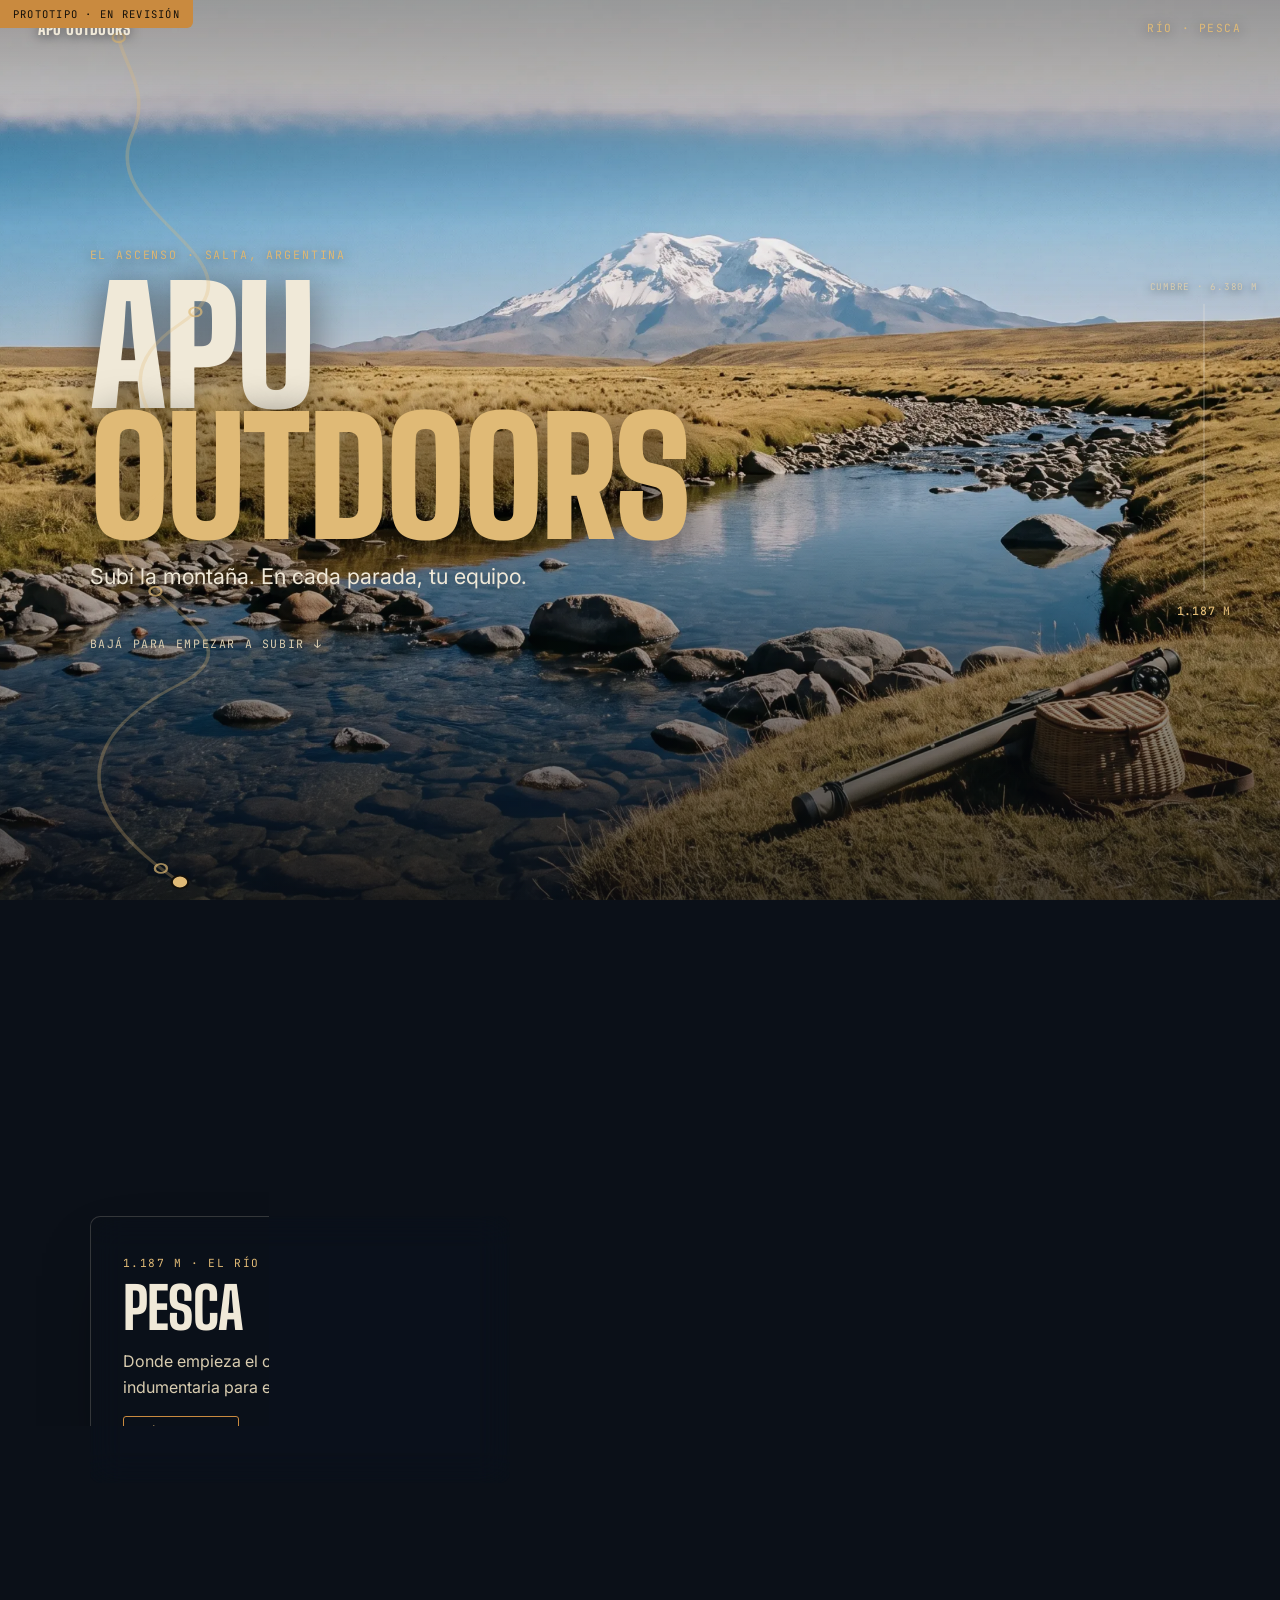
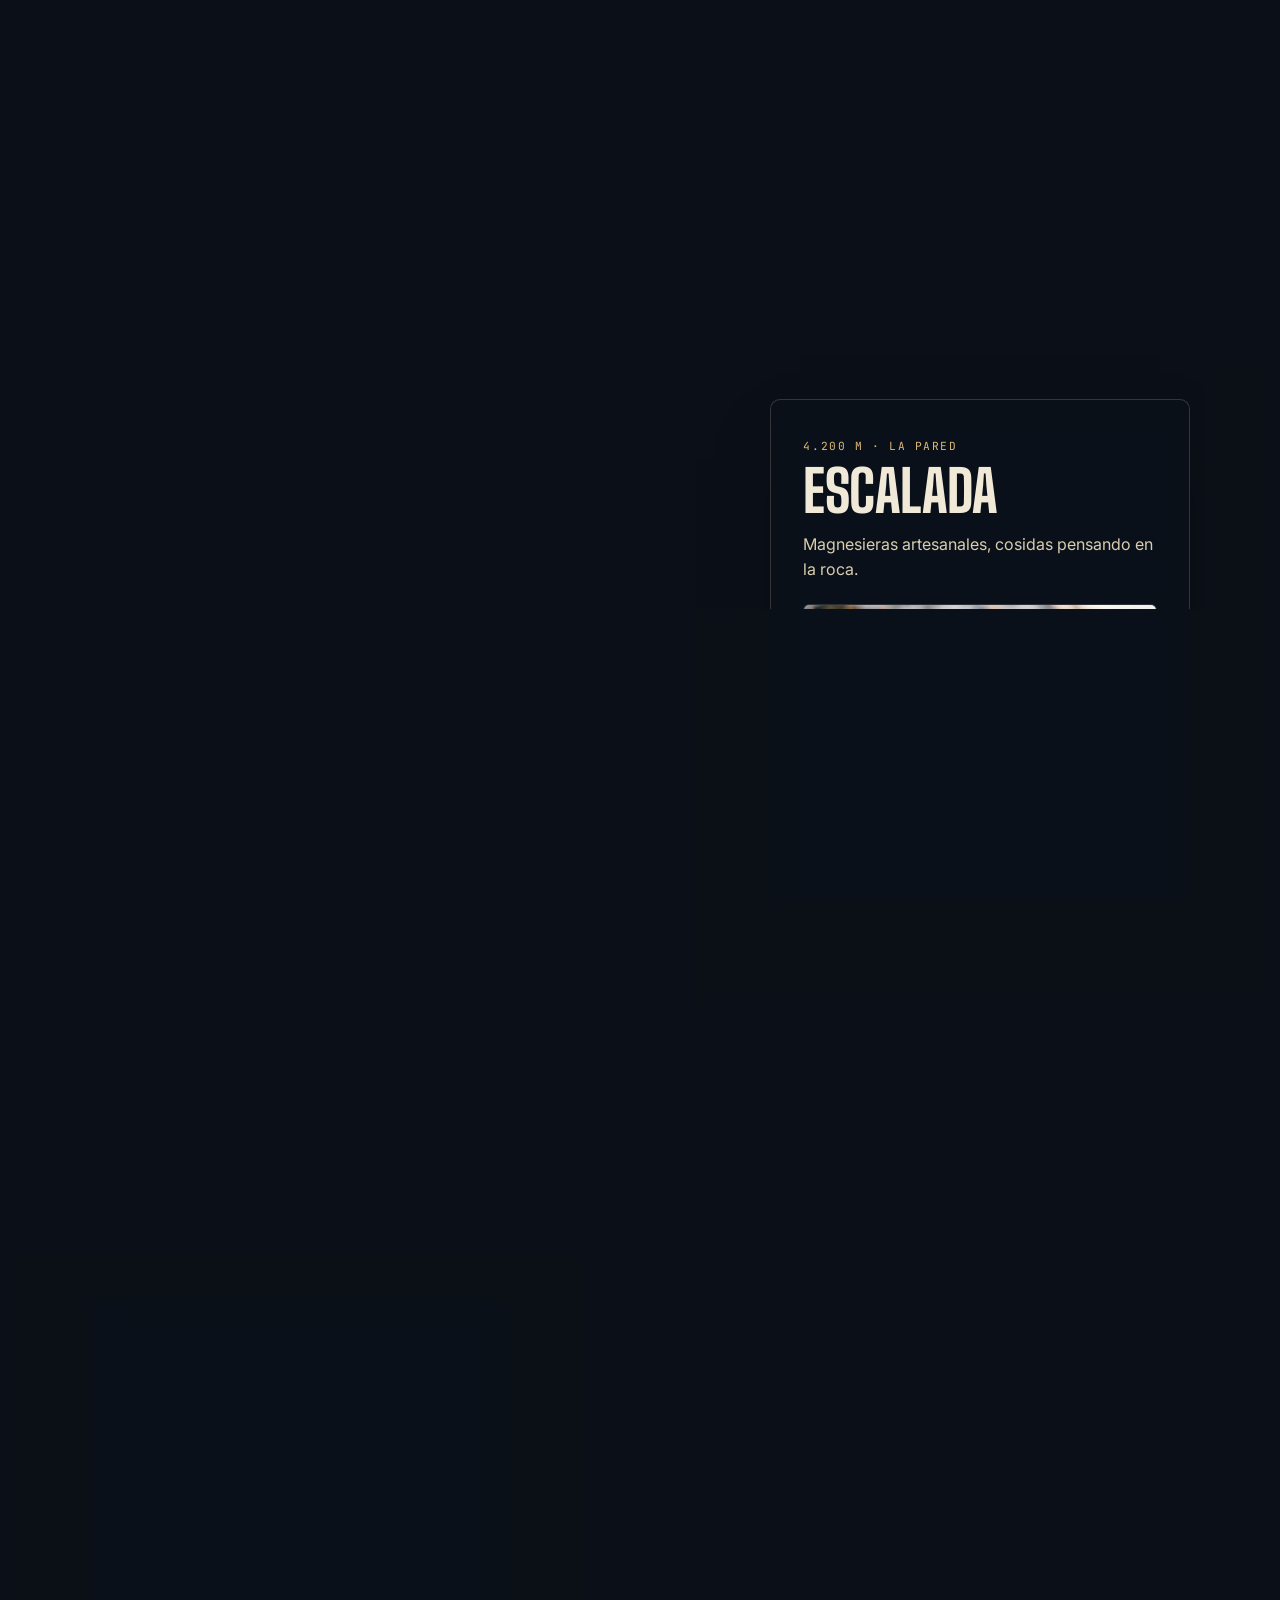
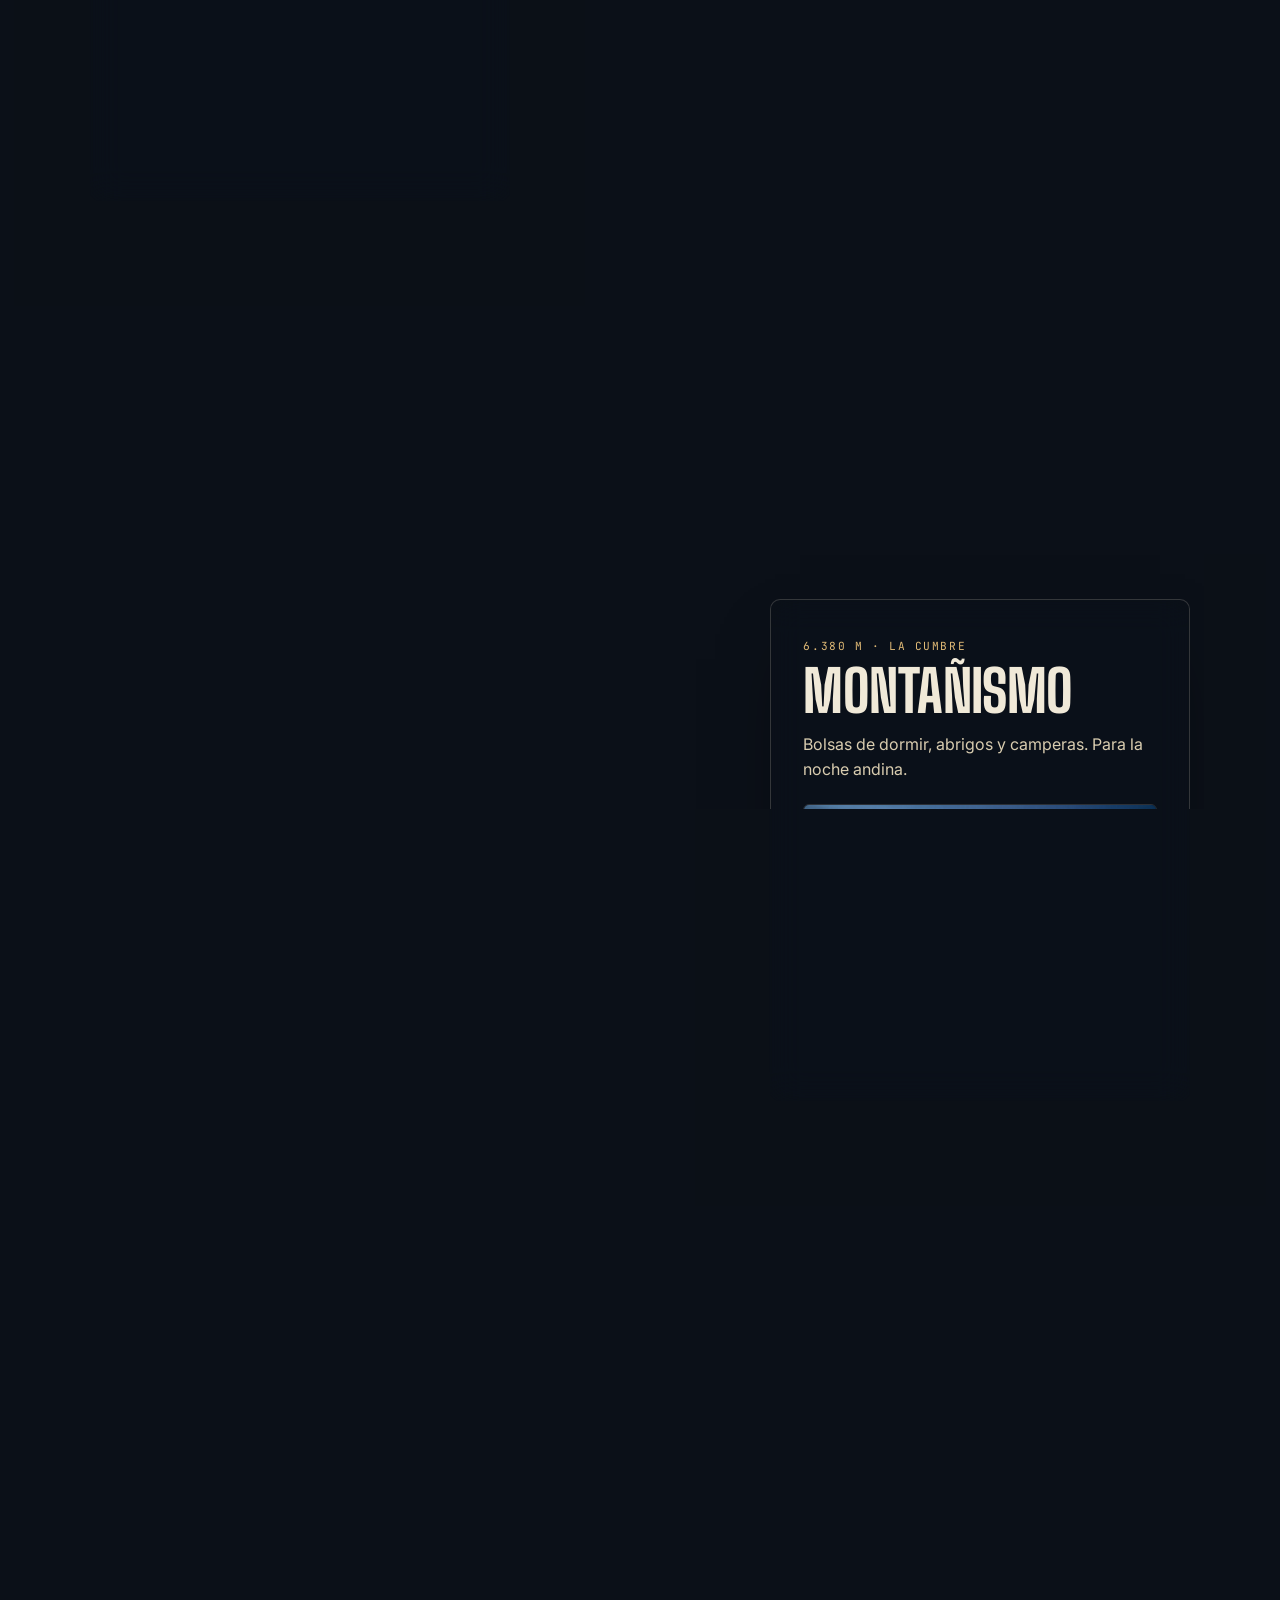
==== prototipo/index.html @ 23c3f0fd "Prototipo del ascenso: 4 zonas (pesca/escalada/campamento/montañismo) con fondo crossfade día→noche," ====
<!doctype html>
<html lang="es">
<head>
<meta charset="utf-8">
<meta name="viewport" content="width=device-width, initial-scale=1">
<title>Apu Outdoors — Prototipo del ascenso</title>
<link rel="preconnect" href="https://fonts.googleapis.com">
<link rel="preconnect" href="https://fonts.gstatic.com" crossorigin>
<link rel="stylesheet" href="https://fonts.googleapis.com/css2?family=Big+Shoulders+Display:wght@600;800;900&family=Inter:wght@400;500;600&family=JetBrains+Mono:wght@400;500&display=swap">
<link rel="preload" as="image" href="../assets/zonas/1-pesca.webp" fetchpriority="high">
<link rel="stylesheet" href="proto.css?v=1">
</head>
<body>

<!-- Banner de prototipo -->
<div class="proto-flag">PROTOTIPO · en revisión</div>

<!-- Fondo: 4 zonas que se funden según el scroll -->
<div class="bg" data-bg aria-hidden="true">
  <img class="bg-layer" data-layer="0" src="../assets/zonas/1-pesca.webp" alt="">
  <img class="bg-layer" data-layer="1" src="../assets/zonas/2-escalada.webp" alt="">
  <img class="bg-layer" data-layer="2" src="../assets/zonas/3-campamento.webp" alt="">
  <img class="bg-layer" data-layer="3" src="../assets/zonas/4-montanismo.webp" alt="">
  <div class="bg-grade"></div>
</div>

<!-- Sendero SVG fijo con marcador -->
<svg class="trail" viewBox="0 0 200 1000" preserveAspectRatio="none" aria-hidden="true">
  <path id="trailPath" data-trail
        d="M 150 980 C 60 900, 60 820, 150 760 C 240 700, 40 640, 120 560 C 190 500, 60 440, 150 360 C 230 290, 80 240, 110 150 C 130 90, 90 60, 100 20"
        fill="none" stroke="rgba(224,186,118,0.28)" stroke-width="3" stroke-linecap="round"/>
  <path data-trail-fill
        d="M 150 980 C 60 900, 60 820, 150 760 C 240 700, 40 640, 120 560 C 190 500, 60 440, 150 360 C 230 290, 80 240, 110 150 C 130 90, 90 60, 100 20"
        fill="none" stroke="#e0ba76" stroke-width="3" stroke-linecap="round"/>
  <g data-waypoints></g>
  <circle data-marker r="7" fill="#e0ba76" stroke="#14100a" stroke-width="2"/>
</svg>

<!-- Altímetro -->
<div class="altimetro" aria-hidden="true">
  <span class="alt-top">Cumbre · 6.380 m</span>
  <span class="alt-bar"><span class="alt-fill" data-alt-fill></span></span>
  <span class="alt-read"><b data-alt-value>1.187</b> m</span>
</div>

<nav class="nav" data-nav>
  <span class="nav-brand">Apu Outdoors</span>
  <span class="nav-zone" data-nav-zone>Río · Pesca</span>
</nav>

<main>
  <!-- Hero -->
  <header class="hero zone" data-zone="0">
    <p class="kicker">El ascenso · Salta, Argentina</p>
    <h1>APU<span>OUTDOORS</span></h1>
    <p class="hero-sub">Subí la montaña. En cada parada, tu equipo.</p>
    <span class="hint" data-hint>Bajá para empezar a subir ↓</span>
  </header>

  <!-- Zona 1: Pesca -->
  <section class="zone" data-zone="0" id="pesca">
    <div class="panel">
      <span class="panel-alt">1.187 m · El río</span>
      <h2>Pesca</h2>
      <p>Donde empieza el camino. Equipo e indumentaria para el río de montaña.</p>
      <span class="chip">Próximamente</span>
    </div>
  </section>

  <!-- Zona 2: Escalada -->
  <section class="zone zone-right" data-zone="1" id="escalada">
    <div class="panel">
      <span class="panel-alt">4.200 m · La pared</span>
      <h2>Escalada</h2>
      <p>Magnesieras artesanales, cosidas pensando en la roca.</p>
      <figure><img src="../assets/products/magnesiera-pro.webp" alt="Magnesiera Apu naranja sobre roca" loading="lazy"></figure>
      <a class="panel-link" href="https://wa.me/5493875330545" target="_blank" rel="noopener">Consultar →</a>
    </div>
  </section>

  <!-- Zona 3: Campamento -->
  <section class="zone" data-zone="2" id="campamento">
    <div class="panel">
      <span class="panel-alt">5.100 m · El campamento</span>
      <h2>Campamento</h2>
      <p>Cae la noche. Carpas y colchonetas para dormir en altura.</p>
      <figure><img src="../assets/images/camp-base.webp" alt="Carpa iluminada al anochecer" loading="lazy"></figure>
      <a class="panel-link" href="https://wa.me/5493875330545" target="_blank" rel="noopener">Consultar →</a>
    </div>
  </section>

  <!-- Zona 4: Montañismo -->
  <section class="zone zone-right" data-zone="3" id="montanismo">
    <div class="panel">
      <span class="panel-alt">6.380 m · La cumbre</span>
      <h2>Montañismo</h2>
      <p>Bolsas de dormir, abrigos y camperas. Para la noche andina.</p>
      <figure><img src="../assets/products/bolsa-pro.webp" alt="Bolsa de dormir Apu junto a la carpa" loading="lazy"></figure>
      <a class="panel-link" href="https://wa.me/5493875330545" target="_blank" rel="noopener">Consultar →</a>
    </div>
  </section>

  <!-- Cierre -->
  <section class="zone zone-center" data-zone="3">
    <div class="panel panel-center">
      <h2>Llegaste a la cumbre</h2>
      <p>Vos elegís la salida. Nosotros cosemos el resto.</p>
      <a class="btn" href="https://wa.me/5493875330545" target="_blank" rel="noopener">Empezar un pedido</a>
    </div>
  </section>
</main>

<script defer src="proto.js?v=1"></script>
</body>
</html>
---- prototipo/proto.css ----
:root{
  --cream:#f0e9d8; --cream-2:#d9cdb0; --cream-3:#9a9683;
  --accent:#c98a3f; --accent-2:#e0ba76; --line:rgba(240,233,216,.15);
  --panel-bg:rgba(12,17,26,.42); --panel-line:rgba(240,233,216,.18);
  --serif:"Big Shoulders Display",sans-serif; --sans:"Inter",system-ui,sans-serif; --mono:"JetBrains Mono",monospace;
  --ease:cubic-bezier(.16,1,.3,1);
}
*,*::before,*::after{ box-sizing:border-box; margin:0; }
html{ scroll-behavior:smooth; }
body{ font-family:var(--sans); color:var(--cream); background:#0b1018; line-height:1.6; -webkit-font-smoothing:antialiased; overflow-x:clip; }
img{ display:block; max-width:100%; height:auto; }
h1,h2{ font-family:var(--serif); text-transform:uppercase; font-weight:800; line-height:.95; letter-spacing:-.01em; }
a{ color:inherit; text-decoration:none; }

.proto-flag{ position:fixed; top:0; left:0; z-index:200; background:var(--accent); color:#14100a; font-family:var(--mono); font-size:.66rem; letter-spacing:.12em; text-transform:uppercase; padding:.35rem .8rem; border-bottom-right-radius:6px; }

/* Fondo con capas que se funden */
.bg{ position:fixed; inset:0; z-index:-2; background:#0b1018; overflow:hidden; }
.bg-layer{ position:absolute; inset:0; width:100%; height:100%; object-fit:cover; opacity:0; will-change:opacity; }
.bg-layer[data-layer="0"]{ opacity:1; }
.bg-grade{ position:absolute; inset:0; background:linear-gradient(180deg, rgba(7,11,18,.4) 0%, rgba(7,11,18,.05) 25%, rgba(7,11,18,.15) 55%, rgba(7,11,18,.7) 100%); }

/* Sendero */
.trail{ position:fixed; top:0; left:0; width:min(28vw,240px); height:100vh; z-index:1; pointer-events:none; }
@media (max-width:719px){ .trail{ width:64px; opacity:.7; } }

/* Altímetro */
.altimetro{ position:fixed; right:1.4rem; top:50%; transform:translateY(-50%); z-index:5; display:none; flex-direction:column; align-items:center; gap:.6rem; font-family:var(--mono); font-size:.58rem; letter-spacing:.08em; text-transform:uppercase; color:var(--cream-2); text-align:center; text-shadow:0 2px 8px rgba(0,0,0,.7); }
@media (min-width:1000px){ .altimetro{ display:flex; } }
.alt-bar{ width:2px; height:32vh; background:rgba(240,233,216,.22); border-radius:2px; position:relative; }
.alt-fill{ position:absolute; left:0; right:0; bottom:0; height:0%; background:linear-gradient(0deg,var(--accent),var(--accent-2)); border-radius:2px; }
.alt-read{ color:var(--accent-2); font-size:.72rem; } .alt-read b{ font-weight:500; }

/* Nav */
.nav{ position:fixed; top:0; inset-inline:0; z-index:100; display:flex; justify-content:space-between; align-items:center; padding:1rem clamp(1.2rem,4vw,2.4rem); }
.nav-brand{ font-family:var(--serif); font-weight:800; font-size:1.05rem; text-transform:uppercase; letter-spacing:.03em; text-shadow:0 2px 12px rgba(0,0,0,.6); }
.nav-zone{ font-family:var(--mono); font-size:.7rem; letter-spacing:.14em; text-transform:uppercase; color:var(--accent-2); text-shadow:0 2px 12px rgba(0,0,0,.6); transition:opacity .3s; }

/* Zonas / paneles */
.zone{ min-height:100vh; display:flex; align-items:center; padding:8vh clamp(1.5rem,7vw,7rem); }
.zone-right{ justify-content:flex-end; }
.zone-center{ justify-content:center; }
.hero{ flex-direction:column; align-items:flex-start; justify-content:center; }
.kicker{ font-family:var(--mono); font-size:.72rem; letter-spacing:.16em; text-transform:uppercase; color:var(--accent-2); margin-bottom:1rem; text-shadow:0 2px 12px rgba(0,0,0,.6); }
.hero h1{ font-size:clamp(3.4rem,15vw,10rem); font-weight:900; line-height:.82; text-shadow:0 6px 40px rgba(0,0,0,.55); }
.hero h1 span{ display:block; color:var(--accent-2); }
.hero-sub{ margin-top:1rem; font-size:clamp(1rem,2vw,1.35rem); color:var(--cream); text-shadow:0 2px 16px rgba(0,0,0,.6); }
.hint{ margin-top:2.6rem; font-family:var(--mono); font-size:.72rem; letter-spacing:.14em; text-transform:uppercase; color:var(--cream-2); text-shadow:0 2px 10px rgba(0,0,0,.6); transition:opacity .4s; }

.panel{ max-width:420px; padding:2rem 2rem 2.2rem; border-radius:10px; background:var(--panel-bg); border:1px solid var(--panel-line); backdrop-filter:blur(16px) saturate(130%); -webkit-backdrop-filter:blur(16px) saturate(130%); box-shadow:0 30px 70px -30px rgba(0,0,0,.6); opacity:0; transform:translateY(30px); transition:opacity .7s var(--ease), transform .7s var(--ease); }
@supports not ((backdrop-filter:blur(10px)) or (-webkit-backdrop-filter:blur(10px))){ .panel{ background:rgba(11,16,24,.86); } }
.panel.is-in{ opacity:1; transform:none; }
.panel-center{ text-align:center; }
.panel-alt{ font-family:var(--mono); font-size:.7rem; letter-spacing:.14em; text-transform:uppercase; color:var(--accent-2); }
.panel h2{ font-size:clamp(2.2rem,6vw,3.6rem); margin:.4rem 0 .8rem; }
.panel p{ color:var(--cream-2); }
.panel figure{ margin-top:1.3rem; border-radius:6px; overflow:hidden; border:1px solid var(--line); }
.panel figure img{ width:100%; aspect-ratio:16/10; object-fit:cover; transition:transform .8s var(--ease); }
.panel:hover figure img{ transform:scale(1.05); }
.panel-link{ display:inline-block; margin-top:1.1rem; font-family:var(--mono); font-size:.78rem; color:var(--accent-2); }
.panel-link:hover{ text-decoration:underline; }
.chip{ display:inline-block; margin-top:1rem; font-family:var(--mono); font-size:.64rem; letter-spacing:.16em; text-transform:uppercase; padding:.4rem .7rem; border:1px solid var(--accent); border-radius:3px; color:var(--accent-2); }
.btn{ display:inline-flex; align-items:center; gap:.5rem; margin-top:1.4rem; padding:.9rem 1.6rem; background:var(--accent); color:#14100a; font-weight:600; border-radius:3px; transition:transform .4s var(--ease), background .3s; }
.btn:hover{ transform:translateY(-3px); background:var(--accent-2); }
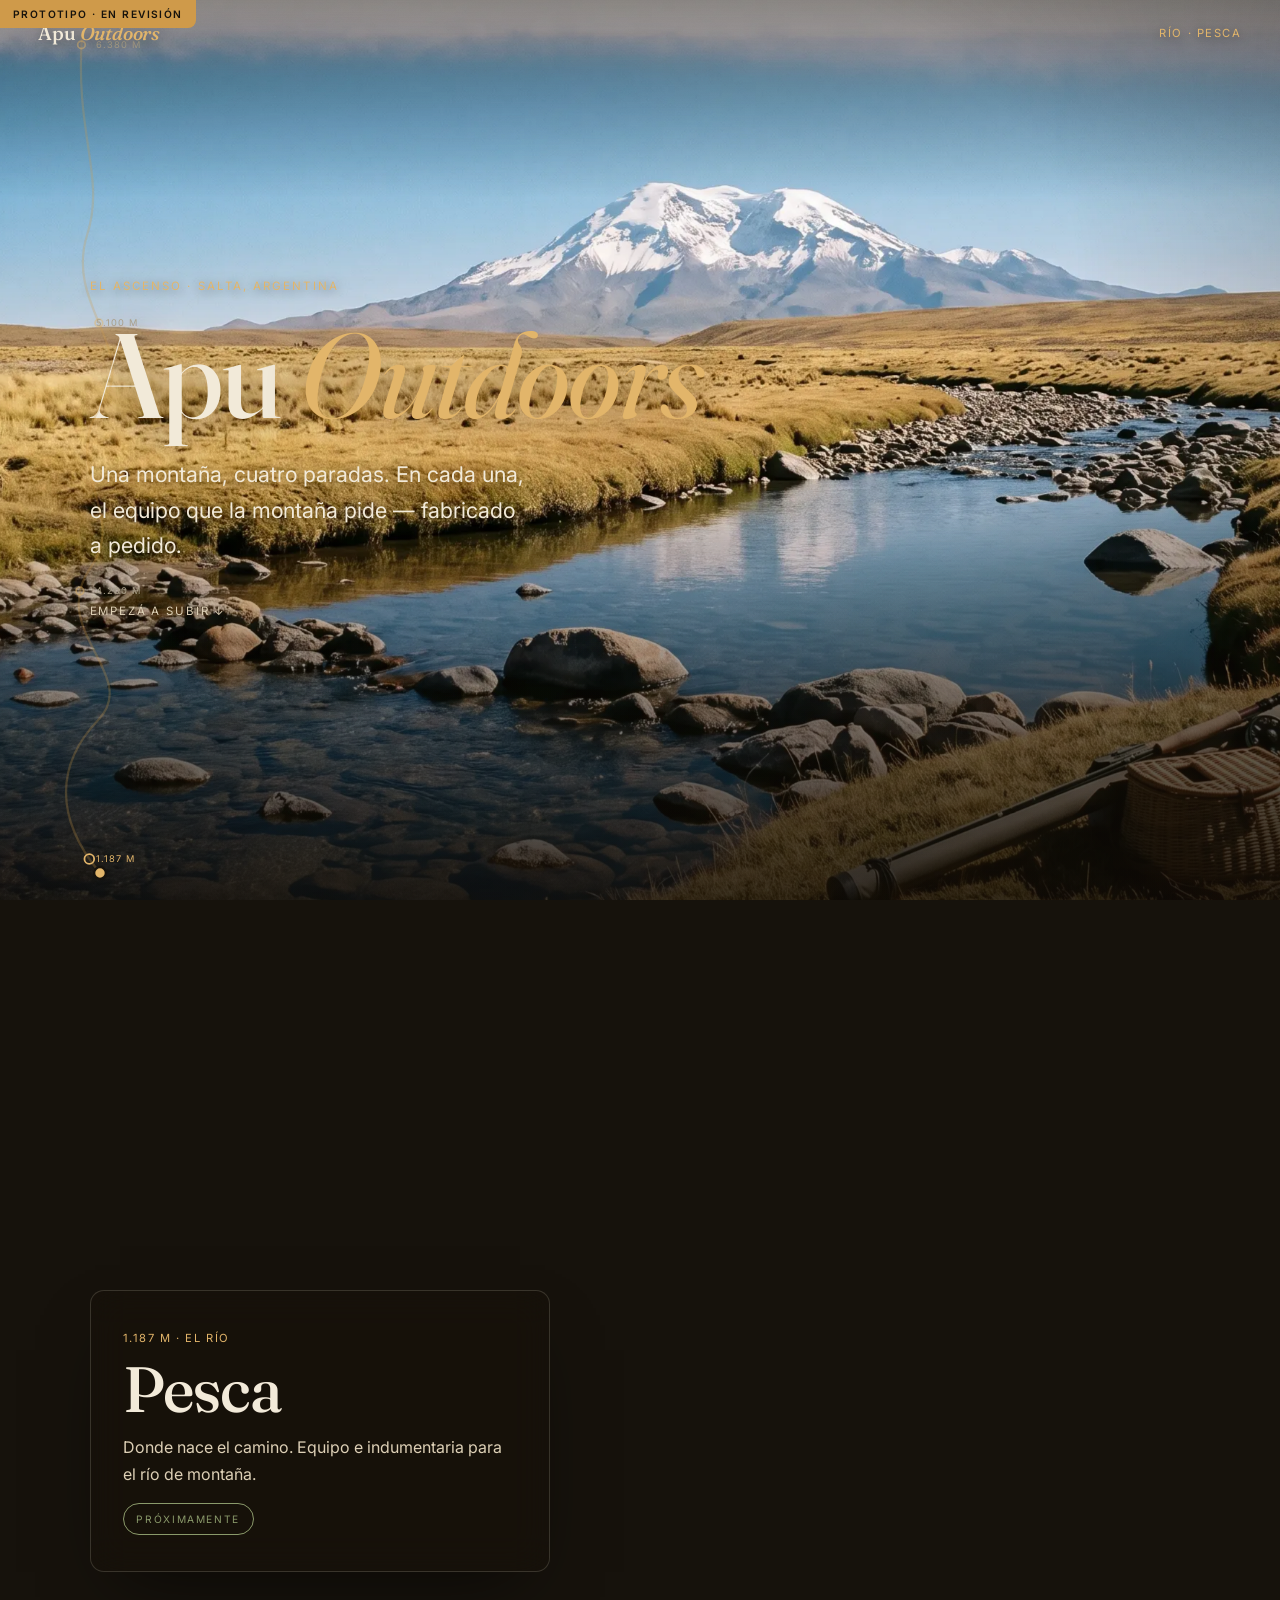
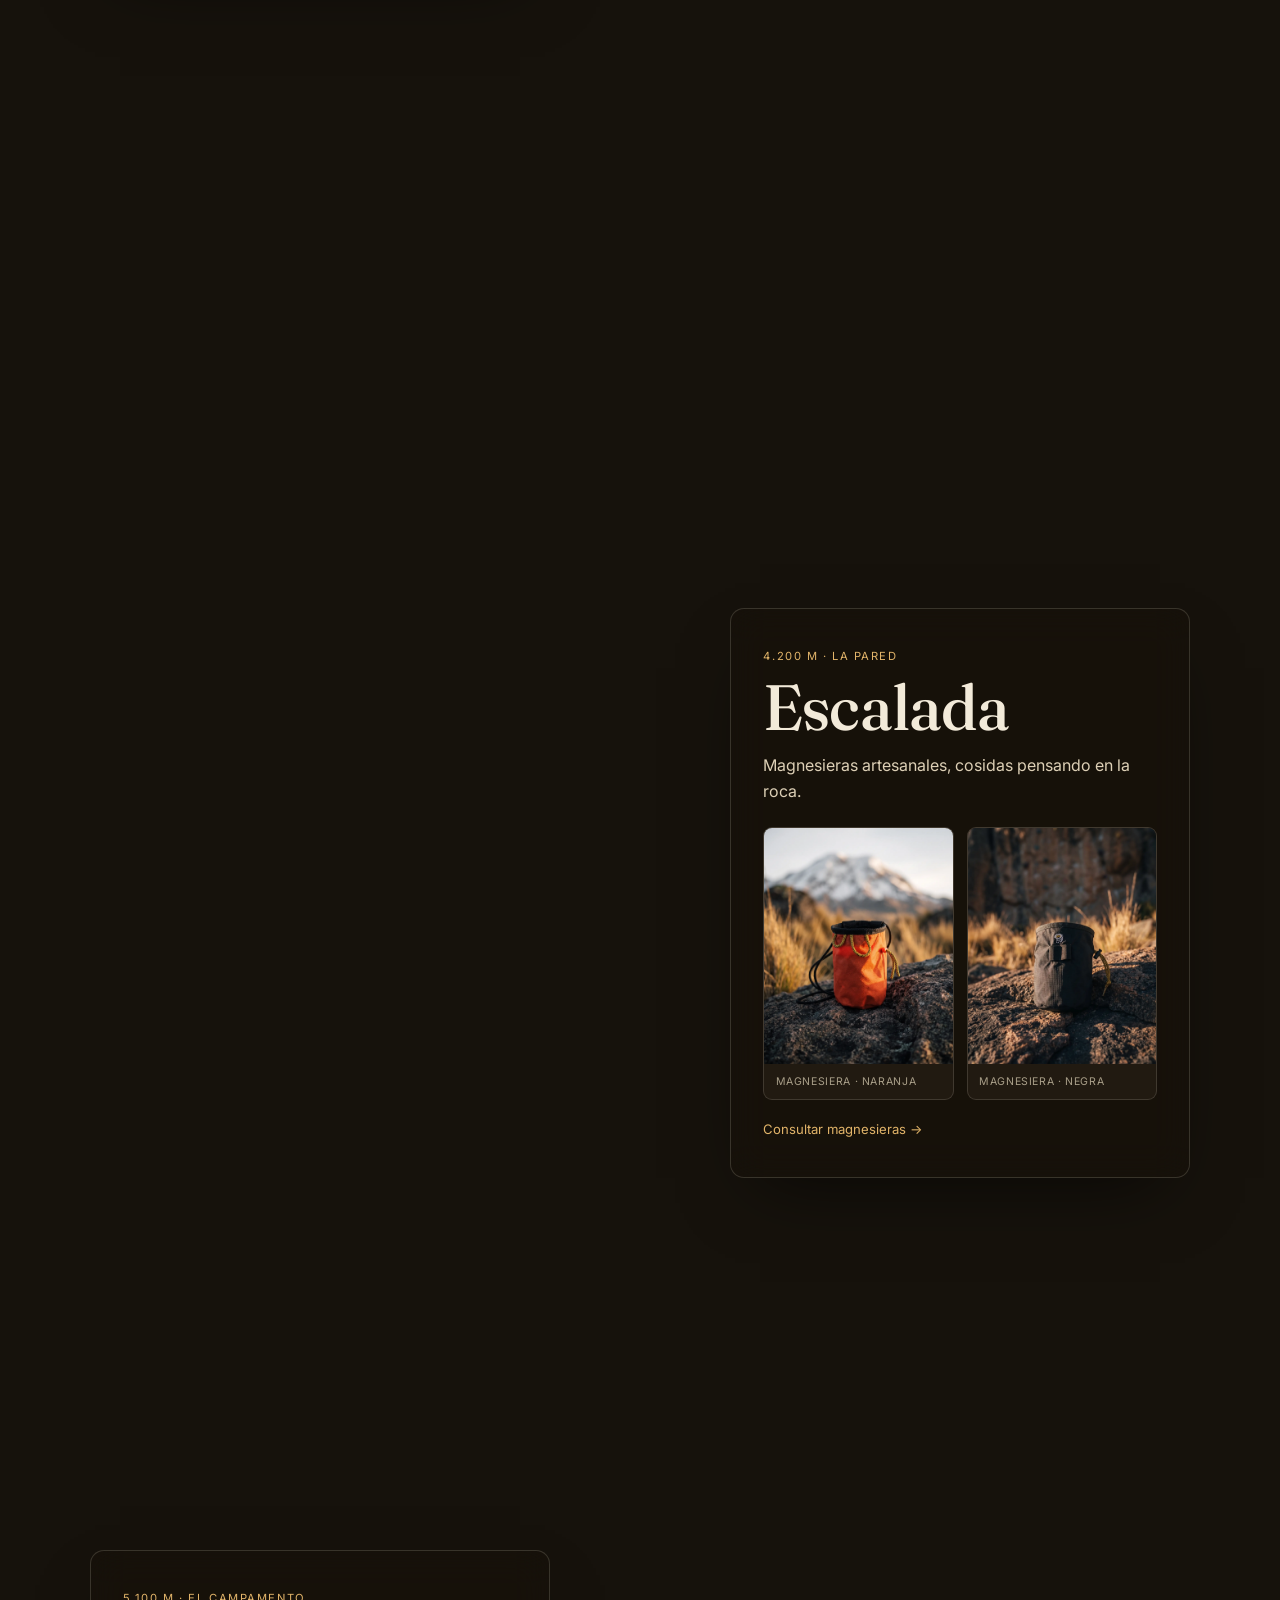
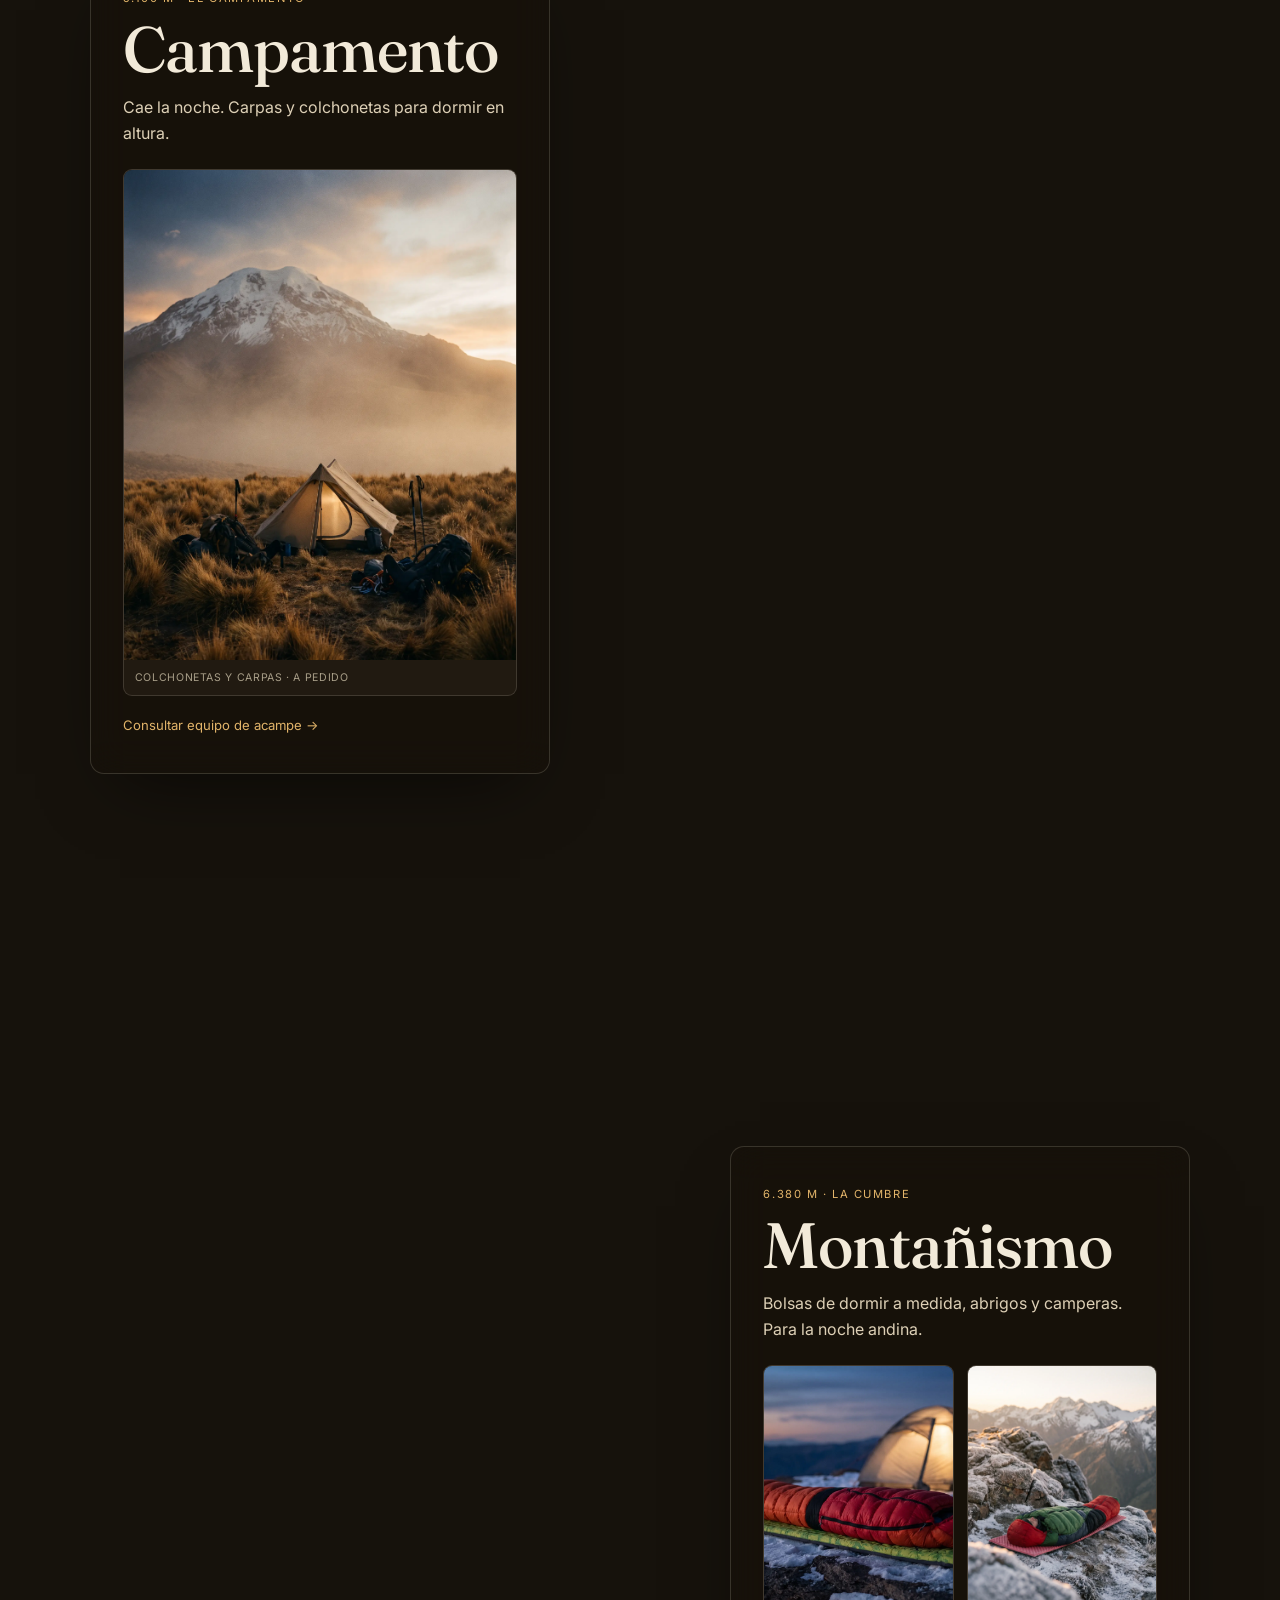
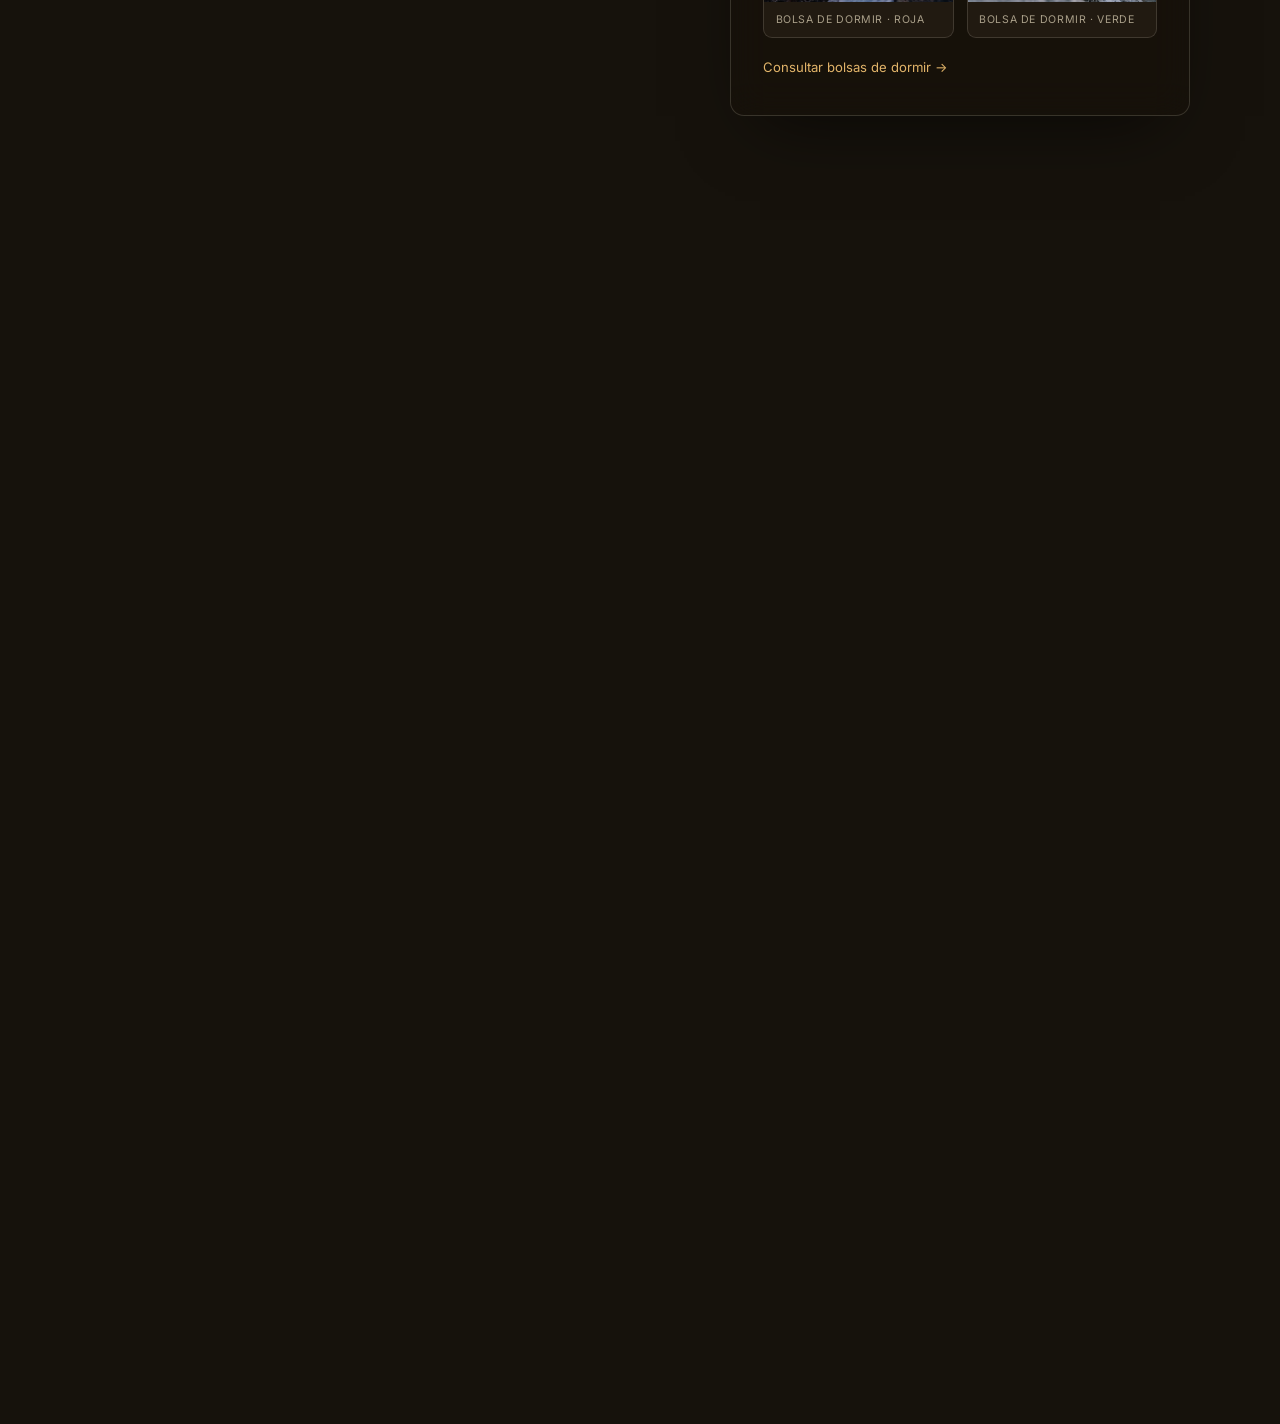
==== commit 627bd384: "Prototipo v3: cámara que viaja (dolly), tipografía Fraunces, paleta orgánica, ruta mejorada, cierre " ====
--- a/prototipo/index.html
+++ b/prototipo/index.html
@@ -3,113 +3,127 @@
 <head>
 <meta charset="utf-8">
 <meta name="viewport" content="width=device-width, initial-scale=1">
-<title>Apu Outdoors — Prototipo del ascenso</title>
+<title>Apu Outdoors — El ascenso</title>
 <link rel="preconnect" href="https://fonts.googleapis.com">
 <link rel="preconnect" href="https://fonts.gstatic.com" crossorigin>
-<link rel="stylesheet" href="https://fonts.googleapis.com/css2?family=Big+Shoulders+Display:wght@600;800;900&family=Inter:wght@400;500;600&family=JetBrains+Mono:wght@400;500&display=swap">
+<link rel="stylesheet" href="https://fonts.googleapis.com/css2?family=Fraunces:ital,opsz,wght@0,9..144,400;0,9..144,500;0,9..144,600;1,9..144,400;1,9..144,500&family=Inter:wght@400;500;600&display=swap">
 <link rel="preload" as="image" href="../assets/zonas/1-pesca.webp" fetchpriority="high">
-<link rel="stylesheet" href="proto.css?v=1">
+<link rel="stylesheet" href="proto.css?v=3">
 </head>
 <body>
 
-<!-- Banner de prototipo -->
-<div class="proto-flag">PROTOTIPO · en revisión</div>
+<div class="proto-flag">Prototipo · en revisión</div>
 
-<!-- Fondo: 4 zonas que se funden según el scroll -->
-<div class="bg" data-bg aria-hidden="true">
-  <img class="bg-layer" data-layer="0" src="../assets/zonas/1-pesca.webp" alt="">
-  <img class="bg-layer" data-layer="1" src="../assets/zonas/2-escalada.webp" alt="">
-  <img class="bg-layer" data-layer="2" src="../assets/zonas/3-campamento.webp" alt="">
-  <img class="bg-layer" data-layer="3" src="../assets/zonas/4-montanismo.webp" alt="">
-  <div class="bg-grade"></div>
+<!-- Escenario: cámara que viaja por un mismo entorno -->
+<div class="stage" data-stage aria-hidden="true">
+  <div class="scene" data-scene="0" style="background-image:url('../assets/zonas/1-pesca.webp')"></div>
+  <div class="scene" data-scene="1" style="background-image:url('../assets/zonas/2-escalada.webp')"></div>
+  <div class="scene" data-scene="2" style="background-image:url('../assets/zonas/3-campamento.webp')"></div>
+  <div class="scene" data-scene="3" style="background-image:url('../assets/zonas/4-montanismo.webp')"></div>
+  <div class="stage-grade"></div>
+  <div class="stage-vein"></div>
 </div>
 
-<!-- Sendero SVG fijo con marcador -->
-<svg class="trail" viewBox="0 0 200 1000" preserveAspectRatio="none" aria-hidden="true">
-  <path id="trailPath" data-trail
-        d="M 150 980 C 60 900, 60 820, 150 760 C 240 700, 40 640, 120 560 C 190 500, 60 440, 150 360 C 230 290, 80 240, 110 150 C 130 90, 90 60, 100 20"
-        fill="none" stroke="rgba(224,186,118,0.28)" stroke-width="3" stroke-linecap="round"/>
-  <path data-trail-fill
-        d="M 150 980 C 60 900, 60 820, 150 760 C 240 700, 40 640, 120 560 C 190 500, 60 440, 150 360 C 230 290, 80 240, 110 150 C 130 90, 90 60, 100 20"
-        fill="none" stroke="#e0ba76" stroke-width="3" stroke-linecap="round"/>
-  <g data-waypoints></g>
-  <circle data-marker r="7" fill="#e0ba76" stroke="#14100a" stroke-width="2"/>
-</svg>
-
-<!-- Altímetro -->
-<div class="altimetro" aria-hidden="true">
-  <span class="alt-top">Cumbre · 6.380 m</span>
-  <span class="alt-bar"><span class="alt-fill" data-alt-fill></span></span>
-  <span class="alt-read"><b data-alt-value>1.187</b> m</span>
-</div>
+<!-- Ruta de ascenso (mejorada): nodos con altura + marcador -->
+<aside class="route" aria-hidden="true">
+  <svg class="route-svg" viewBox="0 0 120 1000" preserveAspectRatio="xMidYMid meet">
+    <path id="routePath" data-route
+      d="M 80 970 C 30 910, 30 850, 78 800 C 126 750, 20 700, 70 630 C 112 572, 34 520, 82 450 C 124 388, 40 340, 66 260 C 86 196, 52 150, 60 40"
+      fill="none" stroke="rgba(207,154,74,.25)" stroke-width="2.5" stroke-linecap="round"/>
+    <path data-route-fill
+      d="M 80 970 C 30 910, 30 850, 78 800 C 126 750, 20 700, 70 630 C 112 572, 34 520, 82 450 C 124 388, 40 340, 66 260 C 86 196, 52 150, 60 40"
+      fill="none" stroke="#cf9a4a" stroke-width="2.5" stroke-linecap="round"/>
+    <g data-route-nodes></g>
+    <circle data-route-marker r="6.5" fill="#e2b56a" stroke="#16120c" stroke-width="2.5"/>
+  </svg>
+  <div class="route-labels" data-route-labels></div>
+</aside>
 
 <nav class="nav" data-nav>
-  <span class="nav-brand">Apu Outdoors</span>
+  <span class="nav-brand">Apu <em>Outdoors</em></span>
   <span class="nav-zone" data-nav-zone>Río · Pesca</span>
 </nav>
 
 <main>
-  <!-- Hero -->
-  <header class="hero zone" data-zone="0">
-    <p class="kicker">El ascenso · Salta, Argentina</p>
-    <h1>APU<span>OUTDOORS</span></h1>
-    <p class="hero-sub">Subí la montaña. En cada parada, tu equipo.</p>
-    <span class="hint" data-hint>Bajá para empezar a subir ↓</span>
+  <!-- Portada -->
+  <header class="block block-hero" data-block="0">
+    <div class="block-inner">
+      <p class="eyebrow">El ascenso · Salta, Argentina</p>
+      <h1 class="display">Apu <em>Outdoors</em></h1>
+      <p class="lede">Una montaña, cuatro paradas. En cada una, el equipo que la montaña pide — fabricado a pedido.</p>
+      <span class="hint" data-hint>Empezá a subir ↓</span>
+    </div>
   </header>
 
   <!-- Zona 1: Pesca -->
-  <section class="zone" data-zone="0" id="pesca">
-    <div class="panel">
-      <span class="panel-alt">1.187 m · El río</span>
-      <h2>Pesca</h2>
-      <p>Donde empieza el camino. Equipo e indumentaria para el río de montaña.</p>
+  <section class="block" data-block="0">
+    <div class="block-inner card">
+      <span class="node-alt">1.187 m · El río</span>
+      <h2 class="display">Pesca</h2>
+      <p>Donde nace el camino. Equipo e indumentaria para el río de montaña.</p>
       <span class="chip">Próximamente</span>
     </div>
   </section>
 
   <!-- Zona 2: Escalada -->
-  <section class="zone zone-right" data-zone="1" id="escalada">
-    <div class="panel">
-      <span class="panel-alt">4.200 m · La pared</span>
-      <h2>Escalada</h2>
+  <section class="block block-right" data-block="1">
+    <div class="block-inner card">
+      <span class="node-alt">4.200 m · La pared</span>
+      <h2 class="display">Escalada</h2>
       <p>Magnesieras artesanales, cosidas pensando en la roca.</p>
-      <figure><img src="../assets/products/magnesiera-pro.webp" alt="Magnesiera Apu naranja sobre roca" loading="lazy"></figure>
-      <a class="panel-link" href="https://wa.me/5493875330545" target="_blank" rel="noopener">Consultar →</a>
+      <div class="gallery">
+        <figure><img src="../assets/products/magnesiera-pro.webp" alt="Magnesiera Apu naranja sobre roca" loading="lazy"><figcaption>Magnesiera · Naranja</figcaption></figure>
+        <figure><img src="../assets/products/magnesiera-negra.webp" alt="Magnesiera Apu negra sobre roca al atardecer" loading="lazy"><figcaption>Magnesiera · Negra</figcaption></figure>
+      </div>
+      <a class="link" href="https://wa.me/5493875330545" target="_blank" rel="noopener">Consultar magnesieras →</a>
     </div>
   </section>
 
   <!-- Zona 3: Campamento -->
-  <section class="zone" data-zone="2" id="campamento">
-    <div class="panel">
-      <span class="panel-alt">5.100 m · El campamento</span>
-      <h2>Campamento</h2>
+  <section class="block" data-block="2">
+    <div class="block-inner card">
+      <span class="node-alt">5.100 m · El campamento</span>
+      <h2 class="display">Campamento</h2>
       <p>Cae la noche. Carpas y colchonetas para dormir en altura.</p>
-      <figure><img src="../assets/images/camp-base.webp" alt="Carpa iluminada al anochecer" loading="lazy"></figure>
-      <a class="panel-link" href="https://wa.me/5493875330545" target="_blank" rel="noopener">Consultar →</a>
+      <div class="gallery gallery-1">
+        <figure><img src="../assets/images/camp-base.webp" alt="Carpa iluminada al anochecer en el campamento base" loading="lazy"><figcaption>Colchonetas y carpas · a pedido</figcaption></figure>
+      </div>
+      <a class="link" href="https://wa.me/5493875330545" target="_blank" rel="noopener">Consultar equipo de acampe →</a>
     </div>
   </section>
 
   <!-- Zona 4: Montañismo -->
-  <section class="zone zone-right" data-zone="3" id="montanismo">
-    <div class="panel">
-      <span class="panel-alt">6.380 m · La cumbre</span>
-      <h2>Montañismo</h2>
-      <p>Bolsas de dormir, abrigos y camperas. Para la noche andina.</p>
-      <figure><img src="../assets/products/bolsa-pro.webp" alt="Bolsa de dormir Apu junto a la carpa" loading="lazy"></figure>
-      <a class="panel-link" href="https://wa.me/5493875330545" target="_blank" rel="noopener">Consultar →</a>
+  <section class="block block-right" data-block="3">
+    <div class="block-inner card">
+      <span class="node-alt">6.380 m · La cumbre</span>
+      <h2 class="display">Montañismo</h2>
+      <p>Bolsas de dormir a medida, abrigos y camperas. Para la noche andina.</p>
+      <div class="gallery">
+        <figure><img src="../assets/products/bolsa-pro.webp" alt="Bolsa de dormir Apu roja junto a la carpa al anochecer" loading="lazy"><figcaption>Bolsa de dormir · Roja</figcaption></figure>
+        <figure><img src="../assets/products/bolsa-amanecer.webp" alt="Bolsa de dormir Apu al amanecer en la roca" loading="lazy"><figcaption>Bolsa de dormir · Verde</figcaption></figure>
+      </div>
+      <a class="link" href="https://wa.me/5493875330545" target="_blank" rel="noopener">Consultar bolsas de dormir →</a>
     </div>
   </section>
 
-  <!-- Cierre -->
-  <section class="zone zone-center" data-zone="3">
-    <div class="panel panel-center">
-      <h2>Llegaste a la cumbre</h2>
-      <p>Vos elegís la salida. Nosotros cosemos el resto.</p>
-      <a class="btn" href="https://wa.me/5493875330545" target="_blank" rel="noopener">Empezar un pedido</a>
+  <!-- Cierre real -->
+  <section class="block block-center" data-block="3">
+    <div class="block-inner card card-summit">
+      <span class="node-alt">Cumbre · 6.380 m</span>
+      <h2 class="display">Llegaste arriba.<br><em>Ahora armá tu salida.</em></h2>
+      <p>Cuatro terrenos, un mismo oficio: cada pieza cosida a pedido en Salta.</p>
+      <ul class="recap">
+        <li><span>Pesca</span><i>Próximamente</i></li>
+        <li><span>Escalada</span><i>Magnesieras</i></li>
+        <li><span>Campamento</span><i>Carpas · Colchonetas</i></li>
+        <li><span>Montañismo</span><i>Bolsas · Abrigos</i></li>
+      </ul>
+      <a class="btn" href="https://wa.me/5493875330545?text=Hola%20Apu%20Outdoors%2C%20quiero%20hacer%20un%20pedido." target="_blank" rel="noopener">Empezar un pedido por WhatsApp</a>
+      <p class="foot">Apu Outdoors · Salta, Argentina · Fabricación a pedido</p>
     </div>
   </section>
 </main>
 
-<script defer src="proto.js?v=1"></script>
+<script defer src="proto.js?v=3"></script>
 </body>
 </html>
--- a/prototipo/proto.css
+++ b/prototipo/proto.css
@@ -1,64 +1,91 @@
+/* ================= Apu Outdoors — prototipo v3 (orgánico + Fraunces) ================= */
 :root{
-  --cream:#f0e9d8; --cream-2:#d9cdb0; --cream-3:#9a9683;
-  --accent:#c98a3f; --accent-2:#e0ba76; --line:rgba(240,233,216,.15);
-  --panel-bg:rgba(12,17,26,.42); --panel-line:rgba(240,233,216,.18);
-  --serif:"Big Shoulders Display",sans-serif; --sans:"Inter",system-ui,sans-serif; --mono:"JetBrains Mono",monospace;
+  --ink:#16120c; --warm:#211a11; --warm-2:#2c2317;
+  --cream:#f2ead9; --cream-2:#ddd0b6; --cream-3:#a99f89;
+  --ocher:#cf9a4a; --ocher-2:#e2b56a; --moss:#8a9a6b; --clay:#b8703f;
+  --line:rgba(242,234,217,.15); --panel:rgba(24,18,11,.44); --panel-line:rgba(242,234,217,.16);
+  --serif:"Fraunces",Georgia,serif; --sans:"Inter",system-ui,sans-serif;
   --ease:cubic-bezier(.16,1,.3,1);
 }
 *,*::before,*::after{ box-sizing:border-box; margin:0; }
 html{ scroll-behavior:smooth; }
-body{ font-family:var(--sans); color:var(--cream); background:#0b1018; line-height:1.6; -webkit-font-smoothing:antialiased; overflow-x:clip; }
+body{ font-family:var(--sans); color:var(--cream); background:var(--ink); line-height:1.65; -webkit-font-smoothing:antialiased; overflow-x:clip; }
 img{ display:block; max-width:100%; height:auto; }
-h1,h2{ font-family:var(--serif); text-transform:uppercase; font-weight:800; line-height:.95; letter-spacing:-.01em; }
 a{ color:inherit; text-decoration:none; }
+.display{ font-family:var(--serif); font-weight:500; line-height:1.02; letter-spacing:-.015em; }
+.display em{ font-style:italic; font-weight:400; color:var(--ocher-2); }
+h1,h2{ font-weight:500; }
 
-.proto-flag{ position:fixed; top:0; left:0; z-index:200; background:var(--accent); color:#14100a; font-family:var(--mono); font-size:.66rem; letter-spacing:.12em; text-transform:uppercase; padding:.35rem .8rem; border-bottom-right-radius:6px; }
+.proto-flag{ position:fixed; top:0; left:0; z-index:200; background:var(--ocher); color:#16120c; font-family:var(--sans); font-weight:600; font-size:.64rem; letter-spacing:.14em; text-transform:uppercase; padding:.35rem .8rem; border-bottom-right-radius:8px; }
 
-/* Fondo con capas que se funden */
-.bg{ position:fixed; inset:0; z-index:-2; background:#0b1018; overflow:hidden; }
-.bg-layer{ position:absolute; inset:0; width:100%; height:100%; object-fit:cover; opacity:0; will-change:opacity; }
-.bg-layer[data-layer="0"]{ opacity:1; }
-.bg-grade{ position:absolute; inset:0; background:linear-gradient(180deg, rgba(7,11,18,.4) 0%, rgba(7,11,18,.05) 25%, rgba(7,11,18,.15) 55%, rgba(7,11,18,.7) 100%); }
+/* ===== Escenario: cámara que viaja ===== */
+.stage{ position:fixed; inset:0; z-index:-2; background:var(--ink); overflow:hidden; }
+.scene{ position:absolute; inset:-4%; background-size:cover; background-position:center; opacity:0; will-change:transform,opacity; transform:scale(1.05); }
+.scene[data-scene="0"]{ opacity:1; }
+.stage-grade{ position:absolute; inset:0; pointer-events:none; background:
+  radial-gradient(120% 90% at 30% 30%, transparent 45%, rgba(15,11,6,.5) 100%),
+  linear-gradient(180deg, rgba(15,11,6,.45) 0%, transparent 22%, transparent 52%, rgba(15,11,6,.72) 100%); }
+.stage-vein{ position:absolute; inset:0; pointer-events:none; opacity:.05; mix-blend-mode:overlay;
+  background-image:url("data:image/svg+xml;utf8,<svg xmlns='http://www.w3.org/2000/svg' viewBox='0 0 200 200'><filter id='n'><feTurbulence type='fractalNoise' baseFrequency='0.9' numOctaves='3' stitchTiles='stitch'/><feColorMatrix values='0 0 0 0 0 0 0 0 0 0 0 0 0 0 0 0 0 0 0.5 0'/></filter><rect width='100%25' height='100%25' filter='url(%23n)'/></svg>"); background-size:220px; }
 
-/* Sendero */
-.trail{ position:fixed; top:0; left:0; width:min(28vw,240px); height:100vh; z-index:1; pointer-events:none; }
-@media (max-width:719px){ .trail{ width:64px; opacity:.7; } }
+/* ===== Ruta de ascenso ===== */
+.route{ position:fixed; left:1.4rem; top:0; height:100vh; width:120px; z-index:5; pointer-events:none; display:none; }
+@media (min-width:1000px){ .route{ display:block; } }
+.route-svg{ position:absolute; inset:0; width:100%; height:100%; }
+.route-labels{ position:absolute; inset:0; }
+.route-labels span{ position:absolute; left:74px; transform:translateY(-50%); font-family:var(--sans); font-size:.58rem; letter-spacing:.1em; text-transform:uppercase; color:var(--cream-3); white-space:nowrap; transition:color .3s, opacity .3s; }
+.route-labels span.is-active{ color:var(--ocher-2); }
 
-/* Altímetro */
-.altimetro{ position:fixed; right:1.4rem; top:50%; transform:translateY(-50%); z-index:5; display:none; flex-direction:column; align-items:center; gap:.6rem; font-family:var(--mono); font-size:.58rem; letter-spacing:.08em; text-transform:uppercase; color:var(--cream-2); text-align:center; text-shadow:0 2px 8px rgba(0,0,0,.7); }
-@media (min-width:1000px){ .altimetro{ display:flex; } }
-.alt-bar{ width:2px; height:32vh; background:rgba(240,233,216,.22); border-radius:2px; position:relative; }
-.alt-fill{ position:absolute; left:0; right:0; bottom:0; height:0%; background:linear-gradient(0deg,var(--accent),var(--accent-2)); border-radius:2px; }
-.alt-read{ color:var(--accent-2); font-size:.72rem; } .alt-read b{ font-weight:500; }
+/* ===== Nav ===== */
+.nav{ position:fixed; top:0; inset-inline:0; z-index:100; display:flex; justify-content:space-between; align-items:center; padding:1.1rem clamp(1.2rem,4vw,2.4rem); }
+.nav-brand{ font-family:var(--serif); font-weight:500; font-size:1.2rem; letter-spacing:-.01em; text-shadow:0 2px 14px rgba(0,0,0,.5); }
+.nav-brand em{ font-style:italic; color:var(--ocher-2); }
+.nav-zone{ font-size:.7rem; letter-spacing:.14em; text-transform:uppercase; color:var(--ocher-2); text-shadow:0 2px 12px rgba(0,0,0,.6); transition:opacity .3s; }
 
-/* Nav */
-.nav{ position:fixed; top:0; inset-inline:0; z-index:100; display:flex; justify-content:space-between; align-items:center; padding:1rem clamp(1.2rem,4vw,2.4rem); }
-.nav-brand{ font-family:var(--serif); font-weight:800; font-size:1.05rem; text-transform:uppercase; letter-spacing:.03em; text-shadow:0 2px 12px rgba(0,0,0,.6); }
-.nav-zone{ font-family:var(--mono); font-size:.7rem; letter-spacing:.14em; text-transform:uppercase; color:var(--accent-2); text-shadow:0 2px 12px rgba(0,0,0,.6); transition:opacity .3s; }
+/* ===== Bloques / cámara ===== */
+.block{ position:relative; min-height:118vh; display:flex; align-items:center; padding:14vh clamp(1.5rem,7vw,7rem); }
+.block-hero{ min-height:100vh; }
+.block-right{ justify-content:flex-end; }
+.block-center{ justify-content:center; }
+.block-inner{ max-width:460px; }
+.block-hero .block-inner{ max-width:640px; }
 
-/* Zonas / paneles */
-.zone{ min-height:100vh; display:flex; align-items:center; padding:8vh clamp(1.5rem,7vw,7rem); }
-.zone-right{ justify-content:flex-end; }
-.zone-center{ justify-content:center; }
-.hero{ flex-direction:column; align-items:flex-start; justify-content:center; }
-.kicker{ font-family:var(--mono); font-size:.72rem; letter-spacing:.16em; text-transform:uppercase; color:var(--accent-2); margin-bottom:1rem; text-shadow:0 2px 12px rgba(0,0,0,.6); }
-.hero h1{ font-size:clamp(3.4rem,15vw,10rem); font-weight:900; line-height:.82; text-shadow:0 6px 40px rgba(0,0,0,.55); }
-.hero h1 span{ display:block; color:var(--accent-2); }
-.hero-sub{ margin-top:1rem; font-size:clamp(1rem,2vw,1.35rem); color:var(--cream); text-shadow:0 2px 16px rgba(0,0,0,.6); }
-.hint{ margin-top:2.6rem; font-family:var(--mono); font-size:.72rem; letter-spacing:.14em; text-transform:uppercase; color:var(--cream-2); text-shadow:0 2px 10px rgba(0,0,0,.6); transition:opacity .4s; }
+.eyebrow{ font-size:.72rem; letter-spacing:.18em; text-transform:uppercase; color:var(--ocher-2); margin-bottom:1.1rem; text-shadow:0 2px 12px rgba(0,0,0,.6); }
+h1.display{ font-size:clamp(3rem,11vw,7.5rem); text-shadow:0 6px 40px rgba(0,0,0,.5); }
+.lede{ margin-top:1.3rem; font-size:clamp(1.05rem,1.8vw,1.35rem); color:var(--cream); max-width:34ch; text-shadow:0 2px 16px rgba(0,0,0,.55); }
+.hint{ display:inline-block; margin-top:2.4rem; font-size:.72rem; letter-spacing:.16em; text-transform:uppercase; color:var(--cream-2); text-shadow:0 2px 10px rgba(0,0,0,.6); transition:opacity .4s; }
 
-.panel{ max-width:420px; padding:2rem 2rem 2.2rem; border-radius:10px; background:var(--panel-bg); border:1px solid var(--panel-line); backdrop-filter:blur(16px) saturate(130%); -webkit-backdrop-filter:blur(16px) saturate(130%); box-shadow:0 30px 70px -30px rgba(0,0,0,.6); opacity:0; transform:translateY(30px); transition:opacity .7s var(--ease), transform .7s var(--ease); }
-@supports not ((backdrop-filter:blur(10px)) or (-webkit-backdrop-filter:blur(10px))){ .panel{ background:rgba(11,16,24,.86); } }
-.panel.is-in{ opacity:1; transform:none; }
-.panel-center{ text-align:center; }
-.panel-alt{ font-family:var(--mono); font-size:.7rem; letter-spacing:.14em; text-transform:uppercase; color:var(--accent-2); }
-.panel h2{ font-size:clamp(2.2rem,6vw,3.6rem); margin:.4rem 0 .8rem; }
-.panel p{ color:var(--cream-2); }
-.panel figure{ margin-top:1.3rem; border-radius:6px; overflow:hidden; border:1px solid var(--line); }
-.panel figure img{ width:100%; aspect-ratio:16/10; object-fit:cover; transition:transform .8s var(--ease); }
-.panel:hover figure img{ transform:scale(1.05); }
-.panel-link{ display:inline-block; margin-top:1.1rem; font-family:var(--mono); font-size:.78rem; color:var(--accent-2); }
-.panel-link:hover{ text-decoration:underline; }
-.chip{ display:inline-block; margin-top:1rem; font-family:var(--mono); font-size:.64rem; letter-spacing:.16em; text-transform:uppercase; padding:.4rem .7rem; border:1px solid var(--accent); border-radius:3px; color:var(--accent-2); }
-.btn{ display:inline-flex; align-items:center; gap:.5rem; margin-top:1.4rem; padding:.9rem 1.6rem; background:var(--accent); color:#14100a; font-weight:600; border-radius:3px; transition:transform .4s var(--ease), background .3s; }
-.btn:hover{ transform:translateY(-3px); background:var(--accent-2); }
+/* Tarjetas de zona (vidrio cálido) */
+.card{ padding:2rem 2rem 2.2rem; border-radius:14px; background:var(--panel); border:1px solid var(--panel-line); backdrop-filter:blur(18px) saturate(125%); -webkit-backdrop-filter:blur(18px) saturate(125%); box-shadow:0 30px 70px -30px rgba(0,0,0,.65); opacity:0; transform:translateY(34px); transition:opacity .8s var(--ease), transform .8s var(--ease); }
+@supports not ((backdrop-filter:blur(10px)) or (-webkit-backdrop-filter:blur(10px))){ .card{ background:rgba(20,15,9,.9); } }
+.card.is-in{ opacity:1; transform:none; }
+.node-alt{ font-size:.7rem; letter-spacing:.14em; text-transform:uppercase; color:var(--ocher-2); }
+h2.display{ font-size:clamp(2.4rem,6vw,4rem); margin:.4rem 0 .8rem; }
+.card p{ color:var(--cream-2); }
+.chip{ display:inline-block; margin-top:1rem; font-size:.64rem; letter-spacing:.16em; text-transform:uppercase; padding:.42rem .8rem; border:1px solid var(--moss); border-radius:20px; color:var(--moss); }
+
+/* Galería de productos por zona */
+.gallery{ display:grid; grid-template-columns:1fr 1fr; gap:.8rem; margin-top:1.4rem; }
+.gallery-1{ grid-template-columns:1fr; }
+.gallery figure{ border-radius:9px; overflow:hidden; border:1px solid var(--line); background:var(--warm); }
+.gallery img{ width:100%; aspect-ratio:4/5; object-fit:cover; transition:transform .8s var(--ease); }
+.gallery figure:hover img{ transform:scale(1.06); }
+.gallery figcaption{ padding:.55rem .7rem; font-size:.66rem; letter-spacing:.06em; text-transform:uppercase; color:var(--cream-3); }
+.link{ display:inline-block; margin-top:1.2rem; font-size:.82rem; color:var(--ocher-2); border-bottom:1px solid transparent; transition:border-color .3s; }
+.link:hover{ border-color:var(--ocher-2); }
+
+/* Cierre */
+.card-summit{ max-width:560px; text-align:center; }
+.recap{ list-style:none; padding:0; margin:1.6rem 0; display:grid; grid-template-columns:1fr 1fr; gap:.6rem; }
+.recap li{ display:flex; flex-direction:column; gap:.15rem; padding:.7rem .9rem; border:1px solid var(--line); border-radius:8px; }
+.recap span{ font-family:var(--serif); font-style:italic; color:var(--cream); }
+.recap i{ font-size:.66rem; letter-spacing:.06em; text-transform:uppercase; color:var(--cream-3); font-style:normal; }
+.btn{ display:inline-flex; align-items:center; gap:.5rem; margin-top:.6rem; padding:1rem 1.8rem; background:var(--ocher); color:#16120c; font-weight:600; border-radius:6px; transition:transform .4s var(--ease), background .3s; }
+.btn:hover{ transform:translateY(-3px); background:var(--ocher-2); }
+.foot{ margin-top:1.6rem; font-size:.72rem; color:var(--cream-3); }
+
+@media (max-width:719px){
+  .block,.block-right,.block-center{ justify-content:center; padding-inline:1.3rem; }
+  .block-inner{ max-width:100%; }
+  .gallery img{ aspect-ratio:1/1; }
+}
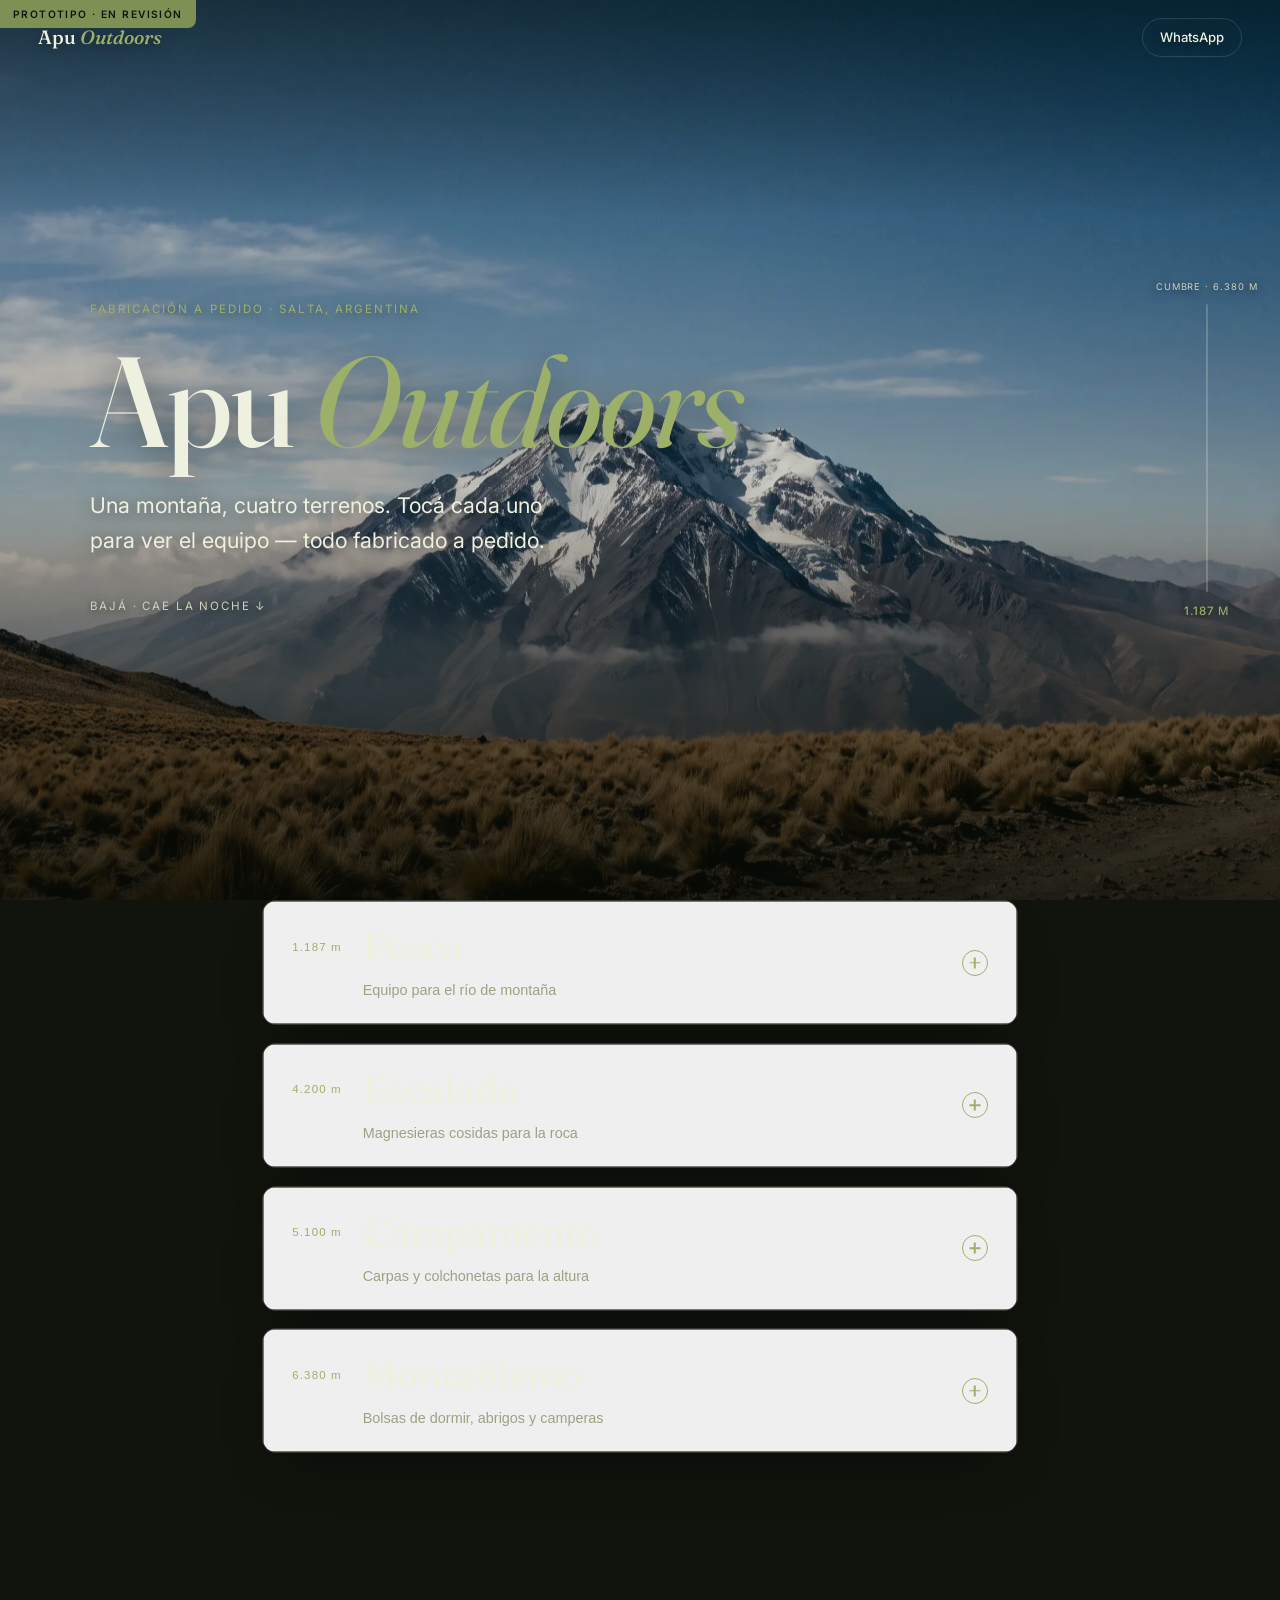
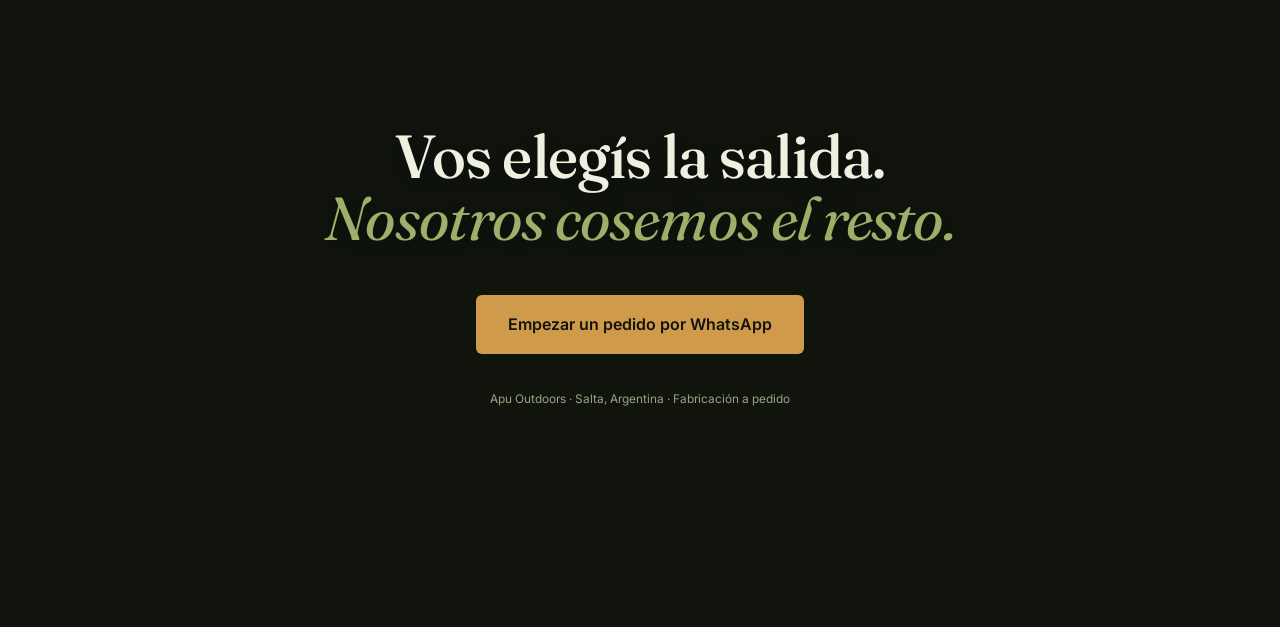
==== commit c14e3aea: "Prototipo v4: fondo montaña día→noche (video) con movimiento de dron, secciones clickeables expandib" ====
--- a/prototipo/index.html
+++ b/prototipo/index.html
@@ -7,123 +7,141 @@
 <link rel="preconnect" href="https://fonts.googleapis.com">
 <link rel="preconnect" href="https://fonts.gstatic.com" crossorigin>
 <link rel="stylesheet" href="https://fonts.googleapis.com/css2?family=Fraunces:ital,opsz,wght@0,9..144,400;0,9..144,500;0,9..144,600;1,9..144,400;1,9..144,500&family=Inter:wght@400;500;600&display=swap">
-<link rel="preload" as="image" href="../assets/zonas/1-pesca.webp" fetchpriority="high">
-<link rel="stylesheet" href="proto.css?v=3">
+<link rel="preload" as="image" href="../assets/hero/day.webp" fetchpriority="high">
+<link rel="stylesheet" href="proto.css?v=4">
 </head>
 <body>
 
 <div class="proto-flag">Prototipo · en revisión</div>
 
-<!-- Escenario: cámara que viaja por un mismo entorno -->
-<div class="stage" data-stage aria-hidden="true">
-  <div class="scene" data-scene="0" style="background-image:url('../assets/zonas/1-pesca.webp')"></div>
-  <div class="scene" data-scene="1" style="background-image:url('../assets/zonas/2-escalada.webp')"></div>
-  <div class="scene" data-scene="2" style="background-image:url('../assets/zonas/3-campamento.webp')"></div>
-  <div class="scene" data-scene="3" style="background-image:url('../assets/zonas/4-montanismo.webp')"></div>
-  <div class="stage-grade"></div>
-  <div class="stage-vein"></div>
+<!-- Fondo: montaña día->noche (scrubbed por scroll) + leve movimiento de dron -->
+<div class="sky" data-sky aria-hidden="true">
+  <img class="sky-fallback sky-day" src="../assets/hero/day.webp" alt="">
+  <img class="sky-fallback sky-night" src="../assets/hero/night.webp" alt="">
+  <video class="sky-video" data-sky-video poster="../assets/hero/day.webp" muted playsinline preload="auto" tabindex="-1">
+    <source src="../assets/hero/daynight.mp4" type="video/mp4">
+  </video>
+  <div class="sky-grade"></div>
 </div>
 
-<!-- Ruta de ascenso (mejorada): nodos con altura + marcador -->
-<aside class="route" aria-hidden="true">
-  <svg class="route-svg" viewBox="0 0 120 1000" preserveAspectRatio="xMidYMid meet">
-    <path id="routePath" data-route
-      d="M 80 970 C 30 910, 30 850, 78 800 C 126 750, 20 700, 70 630 C 112 572, 34 520, 82 450 C 124 388, 40 340, 66 260 C 86 196, 52 150, 60 40"
-      fill="none" stroke="rgba(207,154,74,.25)" stroke-width="2.5" stroke-linecap="round"/>
-    <path data-route-fill
-      d="M 80 970 C 30 910, 30 850, 78 800 C 126 750, 20 700, 70 630 C 112 572, 34 520, 82 450 C 124 388, 40 340, 66 260 C 86 196, 52 150, 60 40"
-      fill="none" stroke="#cf9a4a" stroke-width="2.5" stroke-linecap="round"/>
-    <g data-route-nodes></g>
-    <circle data-route-marker r="6.5" fill="#e2b56a" stroke="#16120c" stroke-width="2.5"/>
-  </svg>
-  <div class="route-labels" data-route-labels></div>
-</aside>
+<!-- Altímetro -->
+<div class="altimetro" aria-hidden="true">
+  <span class="alt-top">Cumbre · 6.380 m</span>
+  <span class="alt-bar"><span class="alt-fill" data-alt-fill></span></span>
+  <span class="alt-read"><b data-alt-value>1.187</b> m</span>
+</div>
 
 <nav class="nav" data-nav>
   <span class="nav-brand">Apu <em>Outdoors</em></span>
-  <span class="nav-zone" data-nav-zone>Río · Pesca</span>
+  <a class="nav-cta" href="https://wa.me/5493875330545" target="_blank" rel="noopener">WhatsApp</a>
 </nav>
 
 <main>
   <!-- Portada -->
-  <header class="block block-hero" data-block="0">
-    <div class="block-inner">
-      <p class="eyebrow">El ascenso · Salta, Argentina</p>
-      <h1 class="display">Apu <em>Outdoors</em></h1>
-      <p class="lede">Una montaña, cuatro paradas. En cada una, el equipo que la montaña pide — fabricado a pedido.</p>
-      <span class="hint" data-hint>Empezá a subir ↓</span>
-    </div>
+  <header class="hero">
+    <p class="eyebrow">Fabricación a pedido · Salta, Argentina</p>
+    <h1 class="display">Apu <em>Outdoors</em></h1>
+    <p class="lede">Una montaña, cuatro terrenos. Tocá cada uno para ver el equipo — todo fabricado a pedido.</p>
+    <span class="hint" data-hint>Bajá · cae la noche ↓</span>
   </header>
 
-  <!-- Zona 1: Pesca -->
-  <section class="block" data-block="0">
-    <div class="block-inner card">
-      <span class="node-alt">1.187 m · El río</span>
-      <h2 class="display">Pesca</h2>
-      <p>Donde nace el camino. Equipo e indumentaria para el río de montaña.</p>
-      <span class="chip">Próximamente</span>
-    </div>
-  </section>
+  <!-- Secciones clickeables (acordeón) -->
+  <div class="sections" data-sections>
 
-  <!-- Zona 2: Escalada -->
-  <section class="block block-right" data-block="1">
-    <div class="block-inner card">
-      <span class="node-alt">4.200 m · La pared</span>
-      <h2 class="display">Escalada</h2>
-      <p>Magnesieras artesanales, cosidas pensando en la roca.</p>
-      <div class="gallery">
-        <figure><img src="../assets/products/magnesiera-pro.webp" alt="Magnesiera Apu naranja sobre roca" loading="lazy"><figcaption>Magnesiera · Naranja</figcaption></figure>
-        <figure><img src="../assets/products/magnesiera-negra.webp" alt="Magnesiera Apu negra sobre roca al atardecer" loading="lazy"><figcaption>Magnesiera · Negra</figcaption></figure>
+    <section class="sec" data-sec>
+      <button class="sec-head" data-sec-toggle aria-expanded="false">
+        <span class="sec-alt">1.187 m</span>
+        <span class="sec-name display">Pesca</span>
+        <span class="sec-teaser">Equipo para el río de montaña</span>
+        <span class="sec-plus" aria-hidden="true"></span>
+      </button>
+      <div class="sec-body">
+        <div class="sec-body-inner">
+          <figure class="sec-scene"><img src="../assets/zonas/1-pesca.webp" alt="Río de montaña en la puna al amanecer" loading="lazy"></figure>
+          <div class="sec-content">
+            <p>Donde nace el camino. Indumentaria y accesorios pensados para la pesca en los ríos de altura de Salta.</p>
+            <span class="chip">Próximamente</span>
+            <a class="link" href="https://wa.me/5493875330545" target="_blank" rel="noopener">Avisame cuando esté →</a>
+          </div>
+        </div>
       </div>
-      <a class="link" href="https://wa.me/5493875330545" target="_blank" rel="noopener">Consultar magnesieras →</a>
-    </div>
-  </section>
+    </section>
 
-  <!-- Zona 3: Campamento -->
-  <section class="block" data-block="2">
-    <div class="block-inner card">
-      <span class="node-alt">5.100 m · El campamento</span>
-      <h2 class="display">Campamento</h2>
-      <p>Cae la noche. Carpas y colchonetas para dormir en altura.</p>
-      <div class="gallery gallery-1">
-        <figure><img src="../assets/images/camp-base.webp" alt="Carpa iluminada al anochecer en el campamento base" loading="lazy"><figcaption>Colchonetas y carpas · a pedido</figcaption></figure>
+    <section class="sec" data-sec>
+      <button class="sec-head" data-sec-toggle aria-expanded="false">
+        <span class="sec-alt">4.200 m</span>
+        <span class="sec-name display">Escalada</span>
+        <span class="sec-teaser">Magnesieras cosidas para la roca</span>
+        <span class="sec-plus" aria-hidden="true"></span>
+      </button>
+      <div class="sec-body">
+        <div class="sec-body-inner">
+          <figure class="sec-scene"><img src="../assets/zonas/2-escalada.webp" alt="Pared de escalada al atardecer" loading="lazy"></figure>
+          <div class="sec-content">
+            <p>Magnesieras artesanales, cosidas una por una pensando en la roca. Cordón regulable, cierre firme y tu color.</p>
+            <div class="gallery">
+              <figure><img src="../assets/products/magnesiera-pro.webp" alt="Magnesiera Apu naranja" loading="lazy"><figcaption>Magnesiera · Naranja</figcaption></figure>
+              <figure><img src="../assets/products/magnesiera-negra.webp" alt="Magnesiera Apu negra" loading="lazy"><figcaption>Magnesiera · Negra</figcaption></figure>
+            </div>
+            <a class="btn" href="https://wa.me/5493875330545?text=Hola%20Apu%2C%20quiero%20consultar%20por%20una%20magnesiera." target="_blank" rel="noopener">Consultar magnesieras</a>
+          </div>
+        </div>
       </div>
-      <a class="link" href="https://wa.me/5493875330545" target="_blank" rel="noopener">Consultar equipo de acampe →</a>
-    </div>
-  </section>
+    </section>
 
-  <!-- Zona 4: Montañismo -->
-  <section class="block block-right" data-block="3">
-    <div class="block-inner card">
-      <span class="node-alt">6.380 m · La cumbre</span>
-      <h2 class="display">Montañismo</h2>
-      <p>Bolsas de dormir a medida, abrigos y camperas. Para la noche andina.</p>
-      <div class="gallery">
-        <figure><img src="../assets/products/bolsa-pro.webp" alt="Bolsa de dormir Apu roja junto a la carpa al anochecer" loading="lazy"><figcaption>Bolsa de dormir · Roja</figcaption></figure>
-        <figure><img src="../assets/products/bolsa-amanecer.webp" alt="Bolsa de dormir Apu al amanecer en la roca" loading="lazy"><figcaption>Bolsa de dormir · Verde</figcaption></figure>
+    <section class="sec" data-sec>
+      <button class="sec-head" data-sec-toggle aria-expanded="false">
+        <span class="sec-alt">5.100 m</span>
+        <span class="sec-name display">Campamento</span>
+        <span class="sec-teaser">Carpas y colchonetas para la altura</span>
+        <span class="sec-plus" aria-hidden="true"></span>
+      </button>
+      <div class="sec-body">
+        <div class="sec-body-inner">
+          <figure class="sec-scene"><img src="../assets/zonas/3-campamento.webp" alt="Campamento de altura al anochecer" loading="lazy"></figure>
+          <div class="sec-content">
+            <p>Cae la noche. Carpas y colchonetas a medida para dormir en altura, livianas y firmes.</p>
+            <div class="gallery gallery-1">
+              <figure><img src="../assets/images/camp-base.webp" alt="Campamento base al anochecer" loading="lazy"><figcaption>Carpas y colchonetas · a pedido</figcaption></figure>
+            </div>
+            <a class="btn" href="https://wa.me/5493875330545?text=Hola%20Apu%2C%20quiero%20consultar%20por%20equipo%20de%20acampe." target="_blank" rel="noopener">Consultar acampe</a>
+          </div>
+        </div>
       </div>
-      <a class="link" href="https://wa.me/5493875330545" target="_blank" rel="noopener">Consultar bolsas de dormir →</a>
-    </div>
-  </section>
+    </section>
 
-  <!-- Cierre real -->
-  <section class="block block-center" data-block="3">
-    <div class="block-inner card card-summit">
-      <span class="node-alt">Cumbre · 6.380 m</span>
-      <h2 class="display">Llegaste arriba.<br><em>Ahora armá tu salida.</em></h2>
-      <p>Cuatro terrenos, un mismo oficio: cada pieza cosida a pedido en Salta.</p>
-      <ul class="recap">
-        <li><span>Pesca</span><i>Próximamente</i></li>
-        <li><span>Escalada</span><i>Magnesieras</i></li>
-        <li><span>Campamento</span><i>Carpas · Colchonetas</i></li>
-        <li><span>Montañismo</span><i>Bolsas · Abrigos</i></li>
-      </ul>
-      <a class="btn" href="https://wa.me/5493875330545?text=Hola%20Apu%20Outdoors%2C%20quiero%20hacer%20un%20pedido." target="_blank" rel="noopener">Empezar un pedido por WhatsApp</a>
-      <p class="foot">Apu Outdoors · Salta, Argentina · Fabricación a pedido</p>
-    </div>
-  </section>
+    <section class="sec" data-sec>
+      <button class="sec-head" data-sec-toggle aria-expanded="false">
+        <span class="sec-alt">6.380 m</span>
+        <span class="sec-name display">Montañismo</span>
+        <span class="sec-teaser">Bolsas de dormir, abrigos y camperas</span>
+        <span class="sec-plus" aria-hidden="true"></span>
+      </button>
+      <div class="sec-body">
+        <div class="sec-body-inner">
+          <figure class="sec-scene"><img src="../assets/zonas/4-montanismo.webp" alt="Cumbre nevada de noche con la Vía Láctea" loading="lazy"></figure>
+          <div class="sec-content">
+            <p>Para la noche andina: bolsas de dormir a medida según temperatura y peso, más abrigos y camperas.</p>
+            <div class="gallery">
+              <figure><img src="../assets/products/bolsa-pro.webp" alt="Bolsa de dormir Apu roja" loading="lazy"><figcaption>Bolsa de dormir · Roja</figcaption></figure>
+              <figure><img src="../assets/products/bolsa-amanecer.webp" alt="Bolsa de dormir Apu verde al amanecer" loading="lazy"><figcaption>Bolsa de dormir · Verde</figcaption></figure>
+            </div>
+            <a class="btn" href="https://wa.me/5493875330545?text=Hola%20Apu%2C%20quiero%20consultar%20por%20una%20bolsa%20de%20dormir." target="_blank" rel="noopener">Consultar bolsas</a>
+          </div>
+        </div>
+      </div>
+    </section>
+
+  </div>
+
+  <!-- Cierre -->
+  <footer class="closing">
+    <h2 class="display">Vos elegís la salida.<br><em>Nosotros cosemos el resto.</em></h2>
+    <a class="btn btn-lg" href="https://wa.me/5493875330545?text=Hola%20Apu%20Outdoors%2C%20quiero%20hacer%20un%20pedido." target="_blank" rel="noopener">Empezar un pedido por WhatsApp</a>
+    <p class="foot">Apu Outdoors · Salta, Argentina · Fabricación a pedido</p>
+  </footer>
 </main>
 
-<script defer src="proto.js?v=3"></script>
+<script defer src="proto.js?v=4"></script>
 </body>
 </html>
--- a/prototipo/proto.css
+++ b/prototipo/proto.css
@@ -1,9 +1,9 @@
-/* ================= Apu Outdoors — prototipo v3 (orgánico + Fraunces) ================= */
+/* ============ Apu Outdoors — prototipo v4 (verde puna + secciones expandibles) ============ */
 :root{
-  --ink:#16120c; --warm:#211a11; --warm-2:#2c2317;
-  --cream:#f2ead9; --cream-2:#ddd0b6; --cream-3:#a99f89;
-  --ocher:#cf9a4a; --ocher-2:#e2b56a; --moss:#8a9a6b; --clay:#b8703f;
-  --line:rgba(242,234,217,.15); --panel:rgba(24,18,11,.44); --panel-line:rgba(242,234,217,.16);
+  --ink:#10140d; --bg-2:#19210f; --warm:#20260f;
+  --cream:#eef0e0; --cream-2:#cdd3b8; --cream-3:#9aa384;
+  --moss:#7e9155; --moss-2:#9cb06a; --ocher:#cf9a4a; --ocher-2:#e2b56a; --clay:#a86a3e;
+  --line:rgba(238,240,224,.14); --panel:rgba(16,20,11,.5); --panel-line:rgba(238,240,224,.16);
   --serif:"Fraunces",Georgia,serif; --sans:"Inter",system-ui,sans-serif;
   --ease:cubic-bezier(.16,1,.3,1);
 }
@@ -13,79 +13,92 @@
 img{ display:block; max-width:100%; height:auto; }
 a{ color:inherit; text-decoration:none; }
 .display{ font-family:var(--serif); font-weight:500; line-height:1.02; letter-spacing:-.015em; }
-.display em{ font-style:italic; font-weight:400; color:var(--ocher-2); }
-h1,h2{ font-weight:500; }
+.display em{ font-style:italic; font-weight:400; color:var(--moss-2); }
 
-.proto-flag{ position:fixed; top:0; left:0; z-index:200; background:var(--ocher); color:#16120c; font-family:var(--sans); font-weight:600; font-size:.64rem; letter-spacing:.14em; text-transform:uppercase; padding:.35rem .8rem; border-bottom-right-radius:8px; }
+.proto-flag{ position:fixed; top:0; left:0; z-index:200; background:var(--moss); color:#10140d; font-weight:600; font-size:.64rem; letter-spacing:.14em; text-transform:uppercase; padding:.35rem .8rem; border-bottom-right-radius:8px; }
 
-/* ===== Escenario: cámara que viaja ===== */
-.stage{ position:fixed; inset:0; z-index:-2; background:var(--ink); overflow:hidden; }
-.scene{ position:absolute; inset:-4%; background-size:cover; background-position:center; opacity:0; will-change:transform,opacity; transform:scale(1.05); }
-.scene[data-scene="0"]{ opacity:1; }
-.stage-grade{ position:absolute; inset:0; pointer-events:none; background:
-  radial-gradient(120% 90% at 30% 30%, transparent 45%, rgba(15,11,6,.5) 100%),
-  linear-gradient(180deg, rgba(15,11,6,.45) 0%, transparent 22%, transparent 52%, rgba(15,11,6,.72) 100%); }
-.stage-vein{ position:absolute; inset:0; pointer-events:none; opacity:.05; mix-blend-mode:overlay;
-  background-image:url("data:image/svg+xml;utf8,<svg xmlns='http://www.w3.org/2000/svg' viewBox='0 0 200 200'><filter id='n'><feTurbulence type='fractalNoise' baseFrequency='0.9' numOctaves='3' stitchTiles='stitch'/><feColorMatrix values='0 0 0 0 0 0 0 0 0 0 0 0 0 0 0 0 0 0 0.5 0'/></filter><rect width='100%25' height='100%25' filter='url(%23n)'/></svg>"); background-size:220px; }
+/* ===== Fondo montaña día->noche + dron ===== */
+.sky{ position:fixed; inset:0; z-index:-2; background:var(--ink); overflow:hidden; }
+.sky-video, .sky-fallback{ position:absolute; inset:0; width:100%; height:100%; object-fit:cover; will-change:transform; }
+.sky-video{ z-index:2; }
+.sky-fallback{ z-index:1; }
+.sky-night{ opacity:0; }
+.sky.no-video .sky-video{ display:none; }
+.sky.has-video .sky-fallback{ display:none; }
+.sky-grade{ position:absolute; inset:0; z-index:3; pointer-events:none;
+  background:linear-gradient(180deg, rgba(9,12,6,.5) 0%, rgba(9,12,6,.08) 24%, rgba(9,12,6,.18) 55%, rgba(9,12,6,.82) 100%); }
 
-/* ===== Ruta de ascenso ===== */
-.route{ position:fixed; left:1.4rem; top:0; height:100vh; width:120px; z-index:5; pointer-events:none; display:none; }
-@media (min-width:1000px){ .route{ display:block; } }
-.route-svg{ position:absolute; inset:0; width:100%; height:100%; }
-.route-labels{ position:absolute; inset:0; }
-.route-labels span{ position:absolute; left:74px; transform:translateY(-50%); font-family:var(--sans); font-size:.58rem; letter-spacing:.1em; text-transform:uppercase; color:var(--cream-3); white-space:nowrap; transition:color .3s, opacity .3s; }
-.route-labels span.is-active{ color:var(--ocher-2); }
+/* ===== Altímetro ===== */
+.altimetro{ position:fixed; right:1.4rem; top:50%; transform:translateY(-50%); z-index:5; display:none; flex-direction:column; align-items:center; gap:.6rem; font-family:var(--sans); font-size:.58rem; letter-spacing:.1em; text-transform:uppercase; color:var(--cream-2); text-align:center; text-shadow:0 2px 10px rgba(0,0,0,.7); }
+@media (min-width:1000px){ .altimetro{ display:flex; } }
+.alt-bar{ position:relative; width:2px; height:32vh; background:rgba(238,240,224,.22); border-radius:2px; }
+.alt-fill{ position:absolute; left:0; right:0; bottom:0; height:0%; background:linear-gradient(0deg,var(--moss),var(--moss-2)); border-radius:2px; }
+.alt-read{ color:var(--moss-2); font-size:.72rem; } .alt-read b{ font-weight:500; }
 
 /* ===== Nav ===== */
 .nav{ position:fixed; top:0; inset-inline:0; z-index:100; display:flex; justify-content:space-between; align-items:center; padding:1.1rem clamp(1.2rem,4vw,2.4rem); }
-.nav-brand{ font-family:var(--serif); font-weight:500; font-size:1.2rem; letter-spacing:-.01em; text-shadow:0 2px 14px rgba(0,0,0,.5); }
-.nav-brand em{ font-style:italic; color:var(--ocher-2); }
-.nav-zone{ font-size:.7rem; letter-spacing:.14em; text-transform:uppercase; color:var(--ocher-2); text-shadow:0 2px 12px rgba(0,0,0,.6); transition:opacity .3s; }
+.nav-brand{ font-family:var(--serif); font-weight:500; font-size:1.2rem; text-shadow:0 2px 14px rgba(0,0,0,.5); }
+.nav-brand em{ font-style:italic; color:var(--moss-2); }
+.nav-cta{ font-size:.82rem; font-weight:500; padding:.5rem 1.05rem; border:1px solid var(--line); border-radius:20px; color:var(--cream); transition:border-color .3s, color .3s; text-shadow:0 2px 10px rgba(0,0,0,.4); }
+.nav-cta:hover{ border-color:var(--moss-2); color:var(--moss-2); }
 
-/* ===== Bloques / cámara ===== */
-.block{ position:relative; min-height:118vh; display:flex; align-items:center; padding:14vh clamp(1.5rem,7vw,7rem); }
-.block-hero{ min-height:100vh; }
-.block-right{ justify-content:flex-end; }
-.block-center{ justify-content:center; }
-.block-inner{ max-width:460px; }
-.block-hero .block-inner{ max-width:640px; }
-
-.eyebrow{ font-size:.72rem; letter-spacing:.18em; text-transform:uppercase; color:var(--ocher-2); margin-bottom:1.1rem; text-shadow:0 2px 12px rgba(0,0,0,.6); }
-h1.display{ font-size:clamp(3rem,11vw,7.5rem); text-shadow:0 6px 40px rgba(0,0,0,.5); }
-.lede{ margin-top:1.3rem; font-size:clamp(1.05rem,1.8vw,1.35rem); color:var(--cream); max-width:34ch; text-shadow:0 2px 16px rgba(0,0,0,.55); }
+/* ===== Hero ===== */
+.hero{ min-height:100vh; display:flex; flex-direction:column; justify-content:center; align-items:flex-start; padding:8rem clamp(1.5rem,7vw,7rem) 7rem; }
+.eyebrow{ font-size:.72rem; letter-spacing:.18em; text-transform:uppercase; color:var(--moss-2); margin-bottom:1.1rem; text-shadow:0 2px 12px rgba(0,0,0,.6); }
+h1.display{ font-size:clamp(3rem,12vw,8rem); text-shadow:0 6px 40px rgba(0,0,0,.5); }
+.lede{ margin-top:1.3rem; font-size:clamp(1.05rem,1.8vw,1.35rem); color:var(--cream); max-width:36ch; text-shadow:0 2px 16px rgba(0,0,0,.55); }
 .hint{ display:inline-block; margin-top:2.4rem; font-size:.72rem; letter-spacing:.16em; text-transform:uppercase; color:var(--cream-2); text-shadow:0 2px 10px rgba(0,0,0,.6); transition:opacity .4s; }
 
-/* Tarjetas de zona (vidrio cálido) */
-.card{ padding:2rem 2rem 2.2rem; border-radius:14px; background:var(--panel); border:1px solid var(--panel-line); backdrop-filter:blur(18px) saturate(125%); -webkit-backdrop-filter:blur(18px) saturate(125%); box-shadow:0 30px 70px -30px rgba(0,0,0,.65); opacity:0; transform:translateY(34px); transition:opacity .8s var(--ease), transform .8s var(--ease); }
-@supports not ((backdrop-filter:blur(10px)) or (-webkit-backdrop-filter:blur(10px))){ .card{ background:rgba(20,15,9,.9); } }
-.card.is-in{ opacity:1; transform:none; }
-.node-alt{ font-size:.7rem; letter-spacing:.14em; text-transform:uppercase; color:var(--ocher-2); }
-h2.display{ font-size:clamp(2.4rem,6vw,4rem); margin:.4rem 0 .8rem; }
-.card p{ color:var(--cream-2); }
-.chip{ display:inline-block; margin-top:1rem; font-size:.64rem; letter-spacing:.16em; text-transform:uppercase; padding:.42rem .8rem; border:1px solid var(--moss); border-radius:20px; color:var(--moss); }
+/* ===== Secciones acordeón ===== */
+.sections{ max-width:820px; margin:0 auto; padding:0 clamp(1rem,4vw,2rem) 6vh; display:flex; flex-direction:column; gap:1.1rem; }
+.sec{ border-radius:14px; overflow:hidden; background:var(--panel); border:1px solid var(--panel-line); backdrop-filter:blur(16px) saturate(125%); -webkit-backdrop-filter:blur(16px) saturate(125%); box-shadow:0 24px 60px -30px rgba(0,0,0,.65); }
+@supports not ((backdrop-filter:blur(10px)) or (-webkit-backdrop-filter:blur(10px))){ .sec{ background:rgba(14,18,9,.9); } }
+.sec-head{ width:100%; display:grid; grid-template-columns:auto 1fr auto; align-items:center; gap:1rem 1.3rem; padding:1.5rem 1.7rem; cursor:pointer; text-align:left; color:inherit; }
+.sec-alt{ font-size:.72rem; letter-spacing:.1em; color:var(--moss-2); font-variant-numeric:tabular-nums; }
+.sec-name{ font-size:clamp(1.6rem,4vw,2.4rem); }
+.sec-teaser{ grid-column:2; font-size:.9rem; color:var(--cream-3); }
+.sec-plus{ grid-row:1/3; grid-column:3; position:relative; width:26px; height:26px; border:1px solid var(--moss-2); border-radius:50%; flex:none; transition:background .3s; }
+.sec-plus::before, .sec-plus::after{ content:""; position:absolute; top:50%; left:50%; width:11px; height:1.5px; background:var(--moss-2); transform:translate(-50%,-50%); transition:transform .3s var(--ease), background .3s; }
+.sec-plus::after{ transform:translate(-50%,-50%) rotate(90deg); }
+.sec.is-open .sec-plus{ background:var(--moss); }
+.sec.is-open .sec-plus::before, .sec.is-open .sec-plus::after{ background:#10140d; }
+.sec.is-open .sec-plus::after{ transform:translate(-50%,-50%) rotate(0deg); }
+.sec-head:hover .sec-name{ color:var(--moss-2); }
 
-/* Galería de productos por zona */
-.gallery{ display:grid; grid-template-columns:1fr 1fr; gap:.8rem; margin-top:1.4rem; }
-.gallery-1{ grid-template-columns:1fr; }
+/* cuerpo expandible */
+.sec-body{ display:grid; grid-template-rows:0fr; transition:grid-template-rows .5s var(--ease); }
+.sec.is-open .sec-body{ grid-template-rows:1fr; }
+.sec-body-inner{ overflow:hidden; }
+.sec.is-open .sec-body-inner{ overflow:visible; }
+.sec-body-inner{ display:grid; gap:1.4rem; padding:0 1.7rem; }
+.sec.is-open .sec-body-inner{ padding:.4rem 1.7rem 1.8rem; }
+@media (min-width:680px){ .sec-body-inner{ grid-template-columns:1fr 1fr; align-items:start; } }
+.sec-scene{ border-radius:10px; overflow:hidden; border:1px solid var(--line); }
+.sec-scene img{ width:100%; aspect-ratio:16/11; object-fit:cover; }
+.sec-content p{ color:var(--cream-2); }
+.chip{ display:inline-block; margin-top:.9rem; font-size:.64rem; letter-spacing:.16em; text-transform:uppercase; padding:.42rem .8rem; border:1px solid var(--moss-2); border-radius:20px; color:var(--moss-2); }
+.gallery{ display:grid; grid-template-columns:1fr 1fr; gap:.7rem; margin-top:1.1rem; }
+.gallery-1{ grid-template-columns:1fr; max-width:260px; }
 .gallery figure{ border-radius:9px; overflow:hidden; border:1px solid var(--line); background:var(--warm); }
-.gallery img{ width:100%; aspect-ratio:4/5; object-fit:cover; transition:transform .8s var(--ease); }
+.gallery img{ width:100%; aspect-ratio:4/5; object-fit:cover; transition:transform .7s var(--ease); }
 .gallery figure:hover img{ transform:scale(1.06); }
-.gallery figcaption{ padding:.55rem .7rem; font-size:.66rem; letter-spacing:.06em; text-transform:uppercase; color:var(--cream-3); }
-.link{ display:inline-block; margin-top:1.2rem; font-size:.82rem; color:var(--ocher-2); border-bottom:1px solid transparent; transition:border-color .3s; }
-.link:hover{ border-color:var(--ocher-2); }
+.gallery figcaption{ padding:.5rem .65rem; font-size:.64rem; letter-spacing:.06em; text-transform:uppercase; color:var(--cream-3); }
+.link{ display:inline-block; margin-top:1rem; font-size:.82rem; color:var(--moss-2); border-bottom:1px solid transparent; transition:border-color .3s; }
+.link:hover{ border-color:var(--moss-2); }
+.btn{ display:inline-flex; align-items:center; gap:.5rem; margin-top:1.2rem; padding:.85rem 1.5rem; background:var(--moss); color:#10140d; font-weight:600; border-radius:6px; transition:transform .35s var(--ease), background .3s; }
+.btn:hover{ transform:translateY(-3px); background:var(--moss-2); }
 
-/* Cierre */
-.card-summit{ max-width:560px; text-align:center; }
-.recap{ list-style:none; padding:0; margin:1.6rem 0; display:grid; grid-template-columns:1fr 1fr; gap:.6rem; }
-.recap li{ display:flex; flex-direction:column; gap:.15rem; padding:.7rem .9rem; border:1px solid var(--line); border-radius:8px; }
-.recap span{ font-family:var(--serif); font-style:italic; color:var(--cream); }
-.recap i{ font-size:.66rem; letter-spacing:.06em; text-transform:uppercase; color:var(--cream-3); font-style:normal; }
-.btn{ display:inline-flex; align-items:center; gap:.5rem; margin-top:.6rem; padding:1rem 1.8rem; background:var(--ocher); color:#16120c; font-weight:600; border-radius:6px; transition:transform .4s var(--ease), background .3s; }
-.btn:hover{ transform:translateY(-3px); background:var(--ocher-2); }
-.foot{ margin-top:1.6rem; font-size:.72rem; color:var(--cream-3); }
+/* ===== Cierre ===== */
+.closing{ min-height:80vh; display:flex; flex-direction:column; justify-content:center; align-items:center; text-align:center; padding:8vh clamp(1.5rem,6vw,5rem); gap:1.6rem; }
+.closing h2.display{ font-size:clamp(2rem,5.5vw,3.8rem); text-shadow:0 4px 30px rgba(0,0,0,.55); }
+.btn-lg{ padding:1.05rem 2rem; background:var(--ocher); color:#10140d; }
+.btn-lg:hover{ background:var(--ocher-2); }
+.foot{ font-size:.74rem; color:var(--cream-3); margin-top:.6rem; }
 
-@media (max-width:719px){
-  .block,.block-right,.block-center{ justify-content:center; padding-inline:1.3rem; }
-  .block-inner{ max-width:100%; }
-  .gallery img{ aspect-ratio:1/1; }
+@media (max-width:679px){
+  .sec-head{ grid-template-columns:1fr auto; }
+  .sec-alt{ grid-column:1; }
+  .sec-teaser{ grid-column:1; }
+  .sec-name{ grid-column:1; }
+  .sec-plus{ grid-row:1/4; }
 }
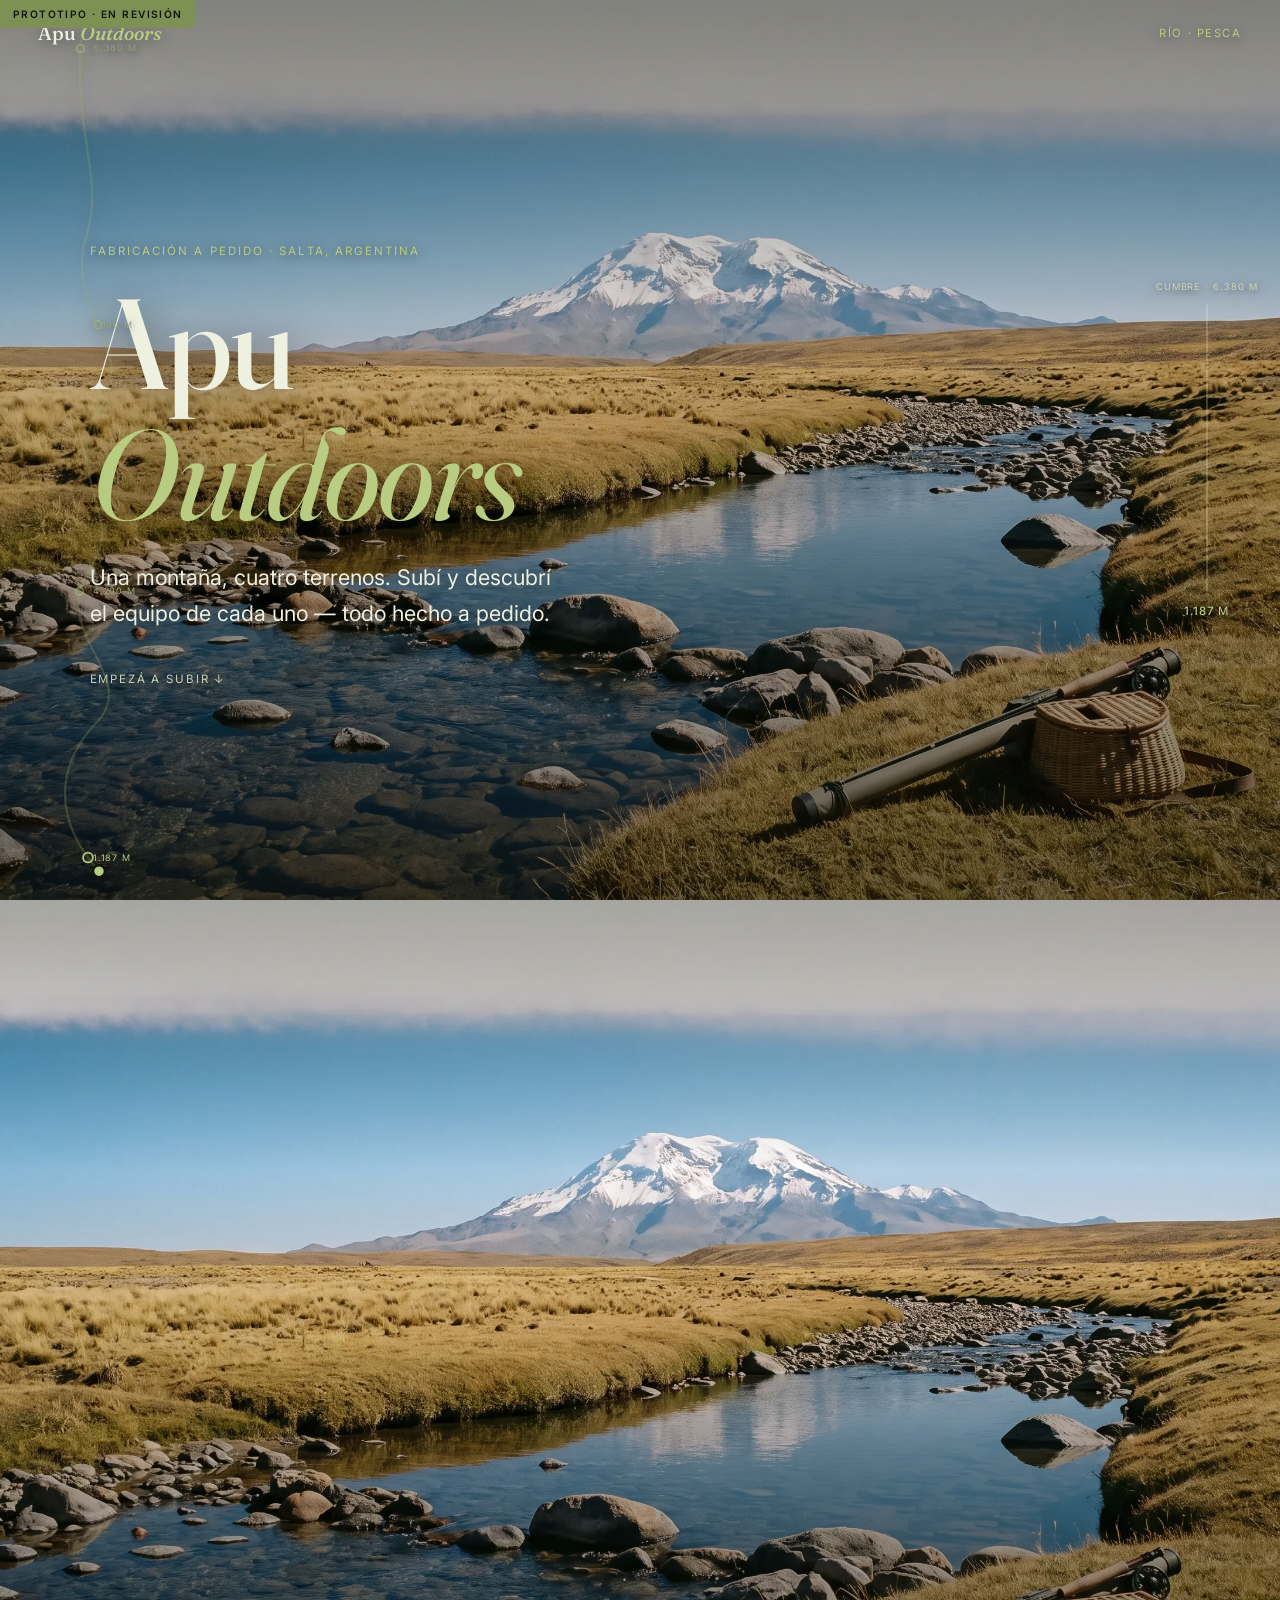
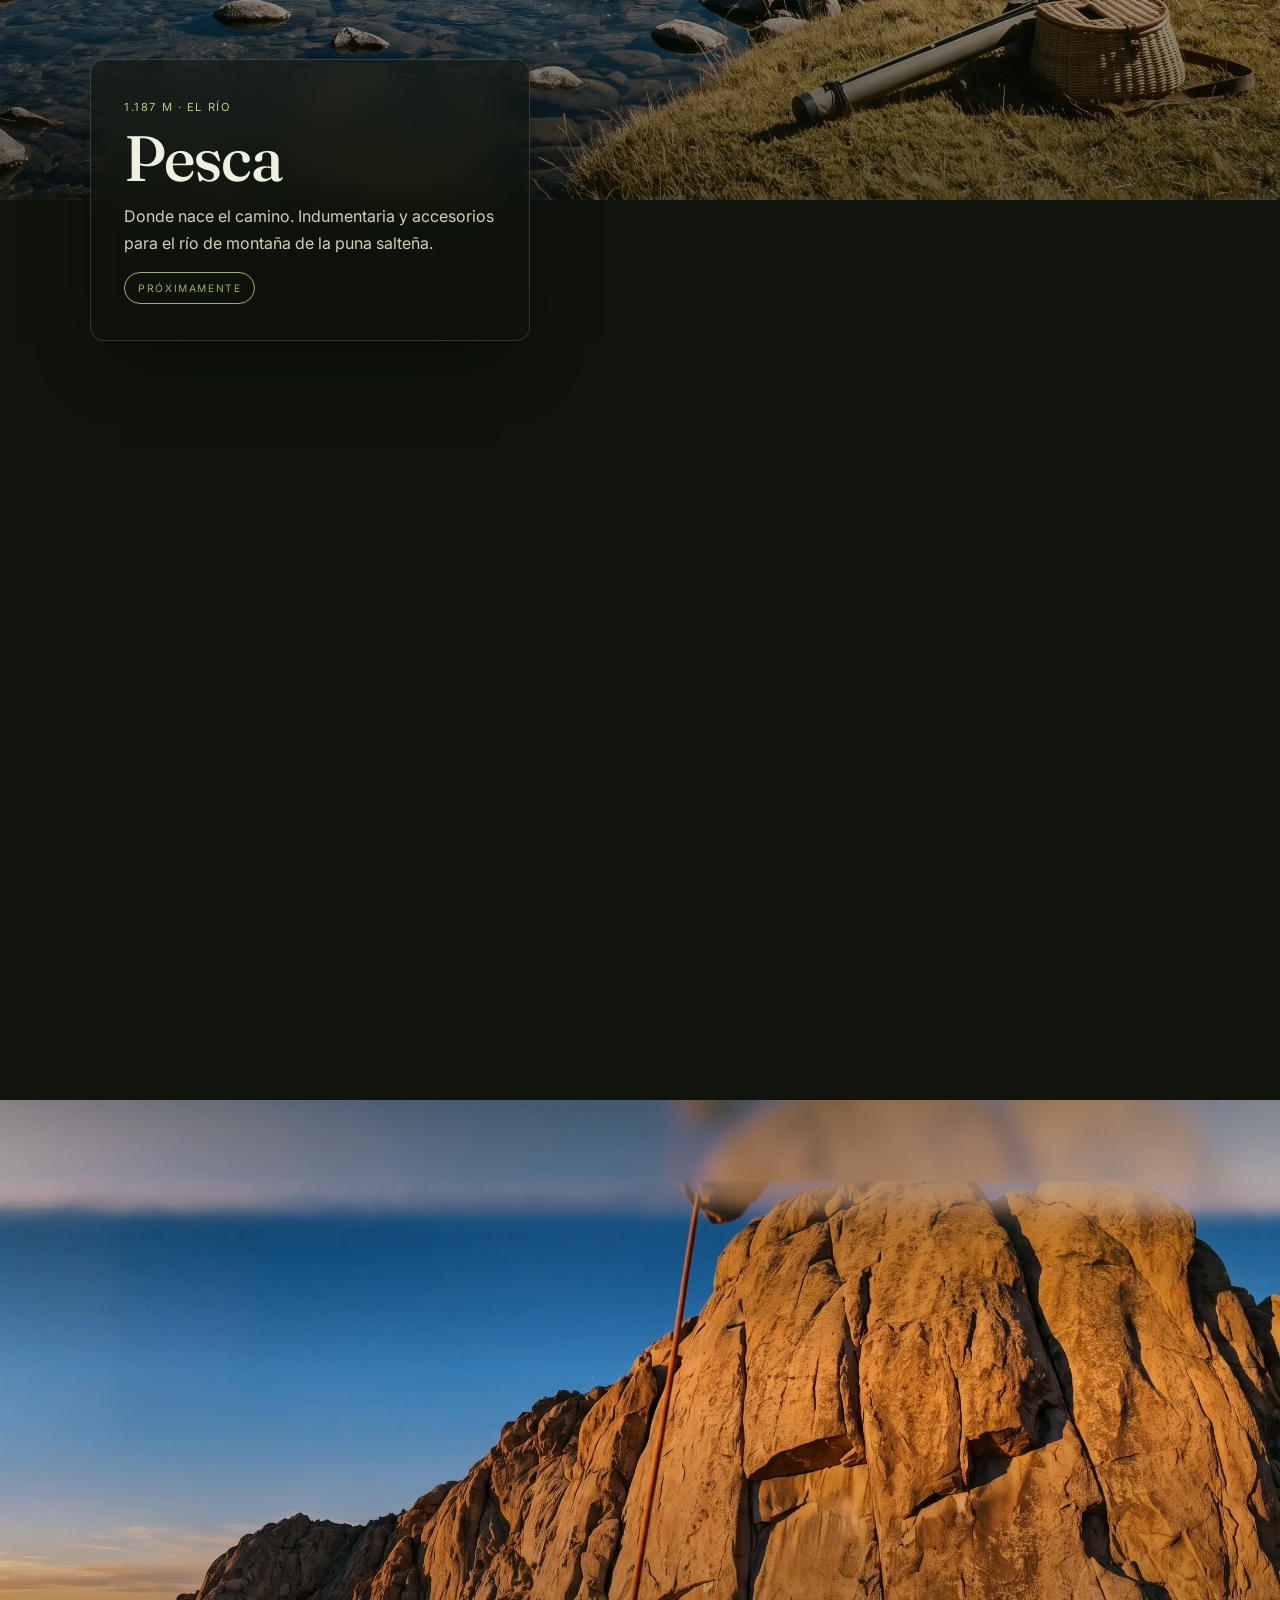
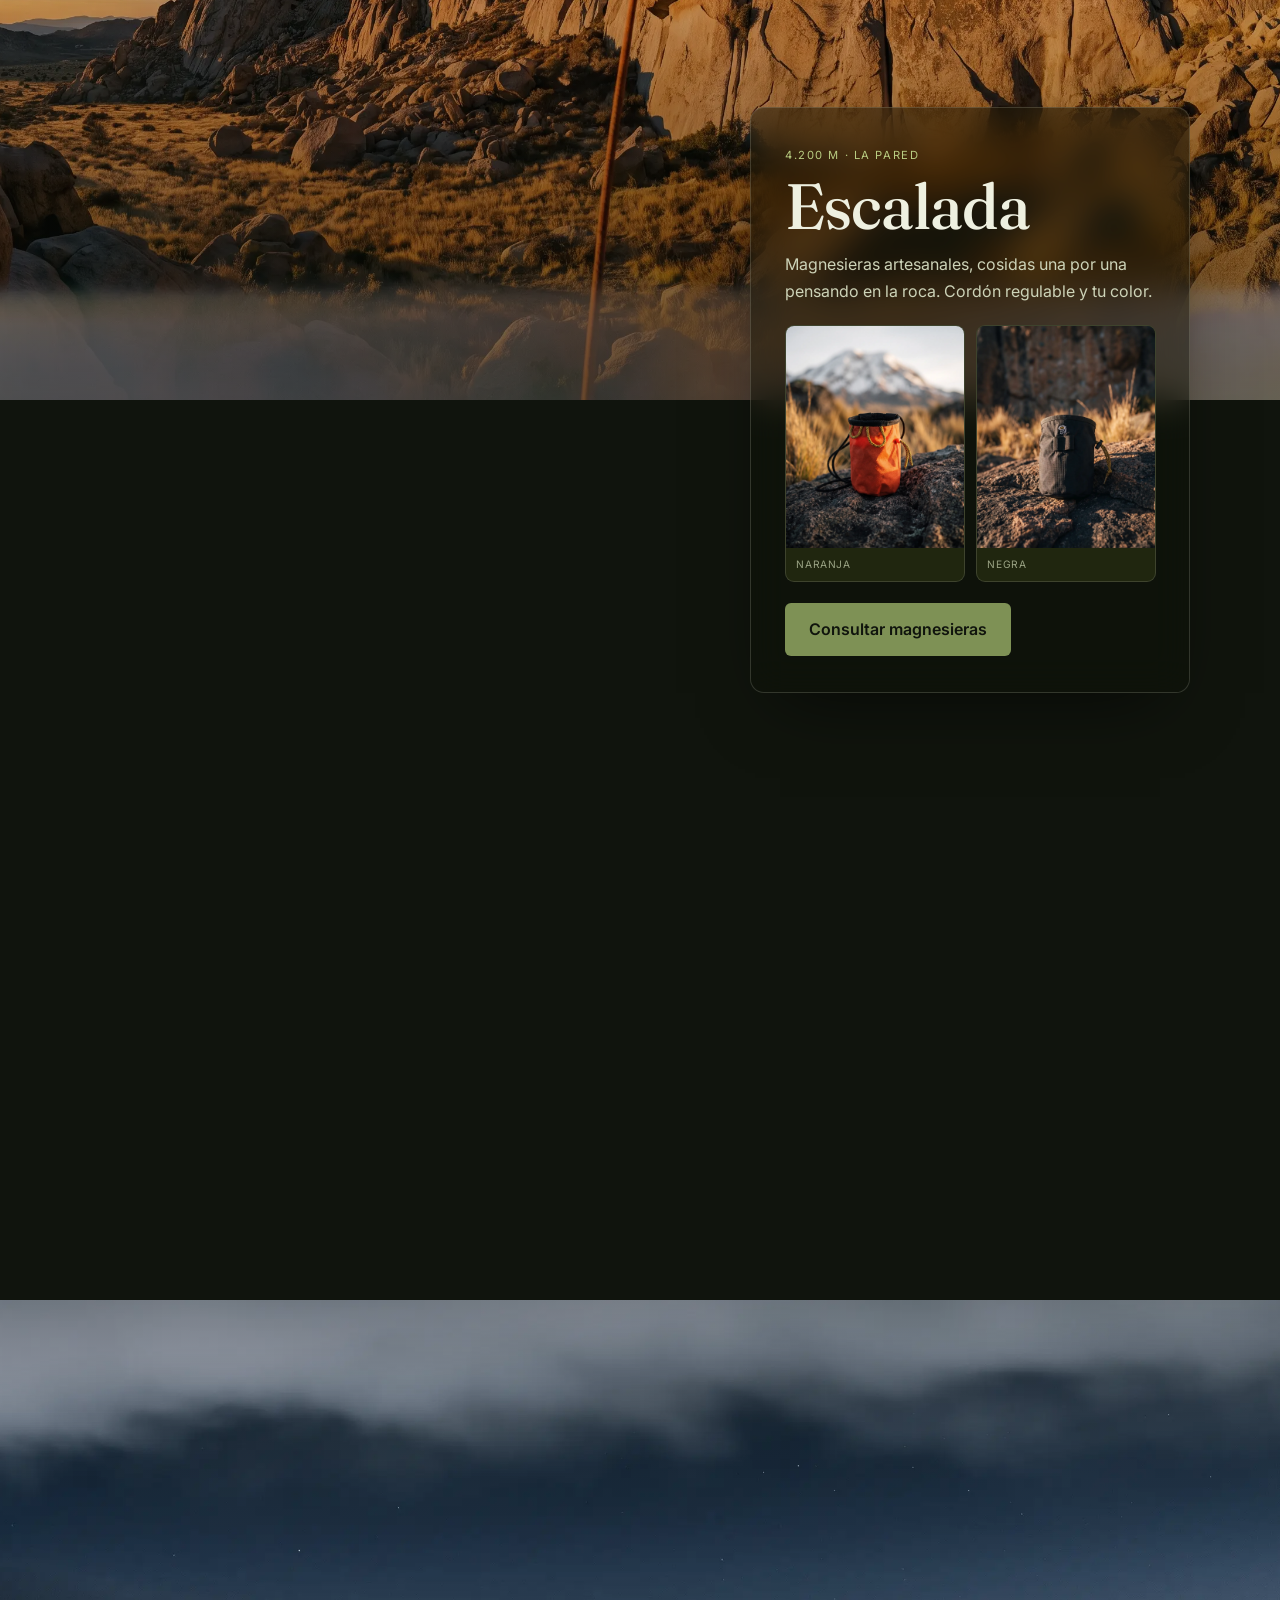
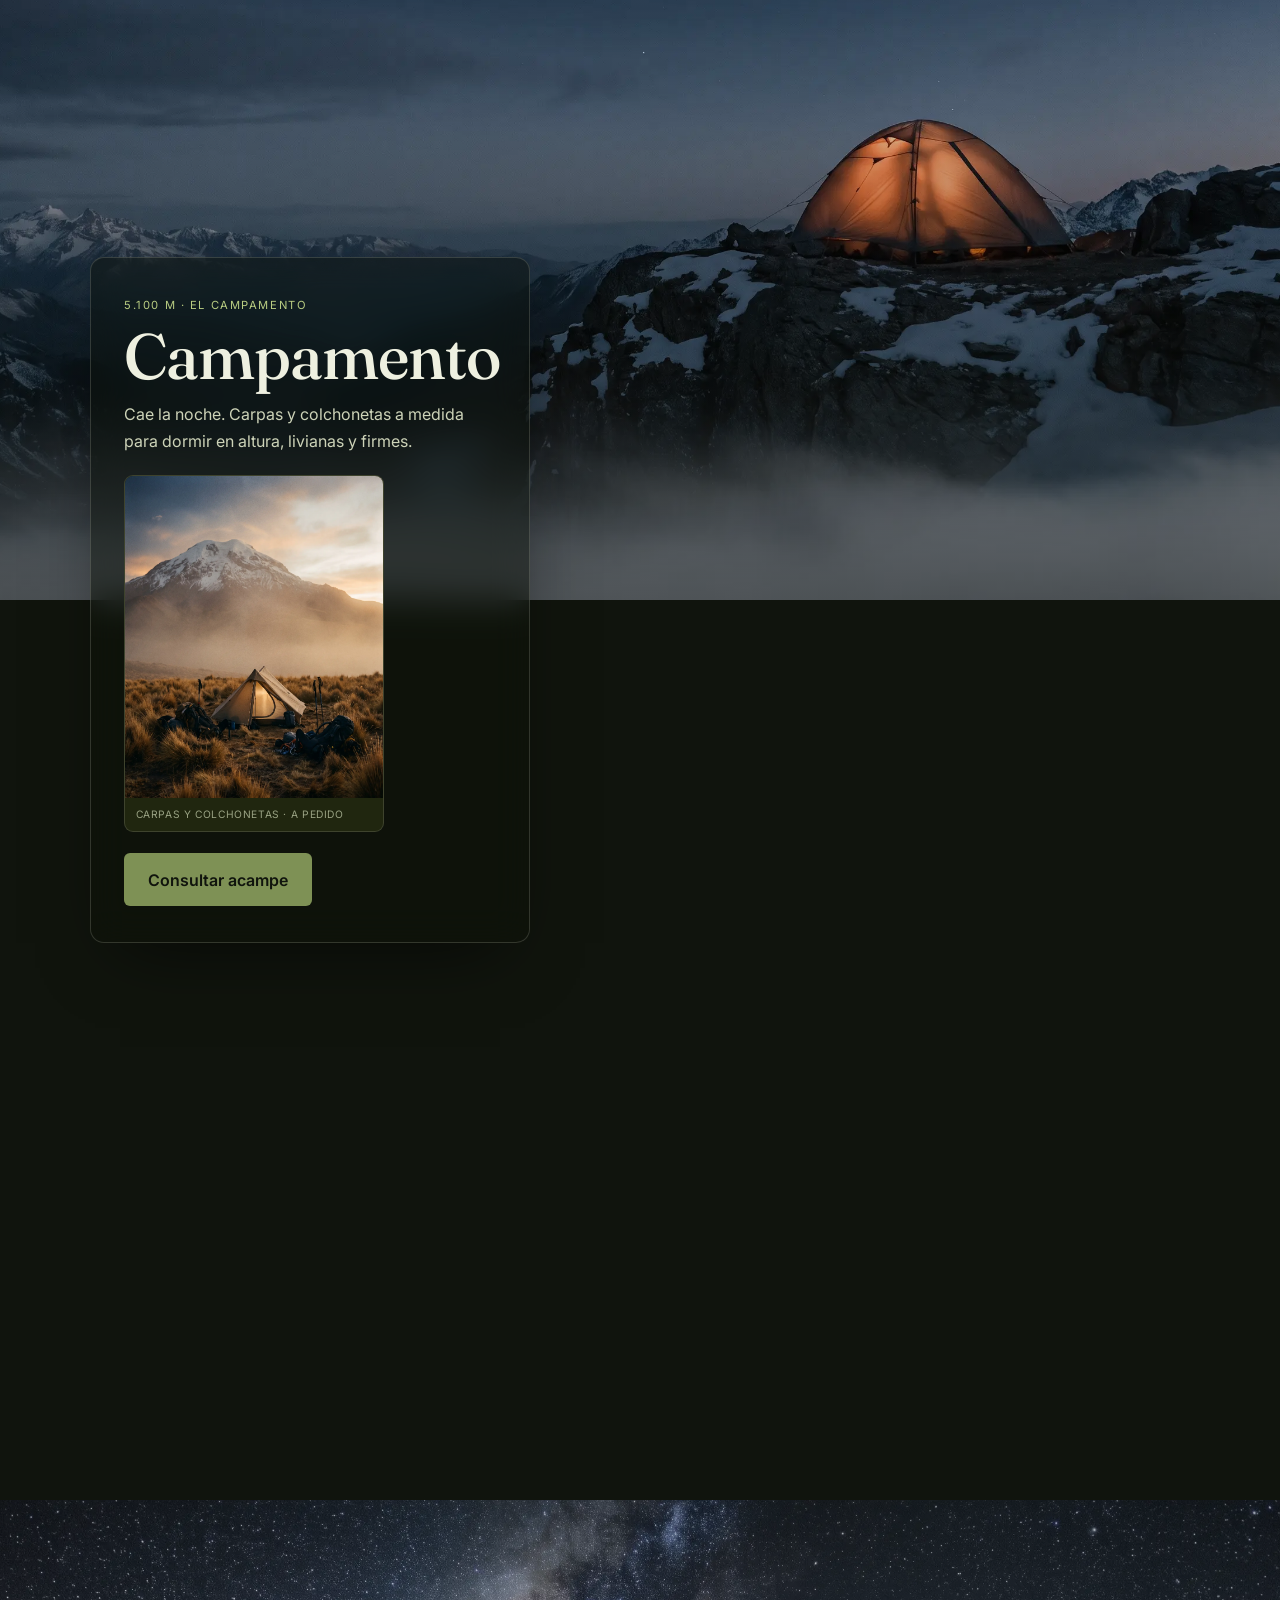
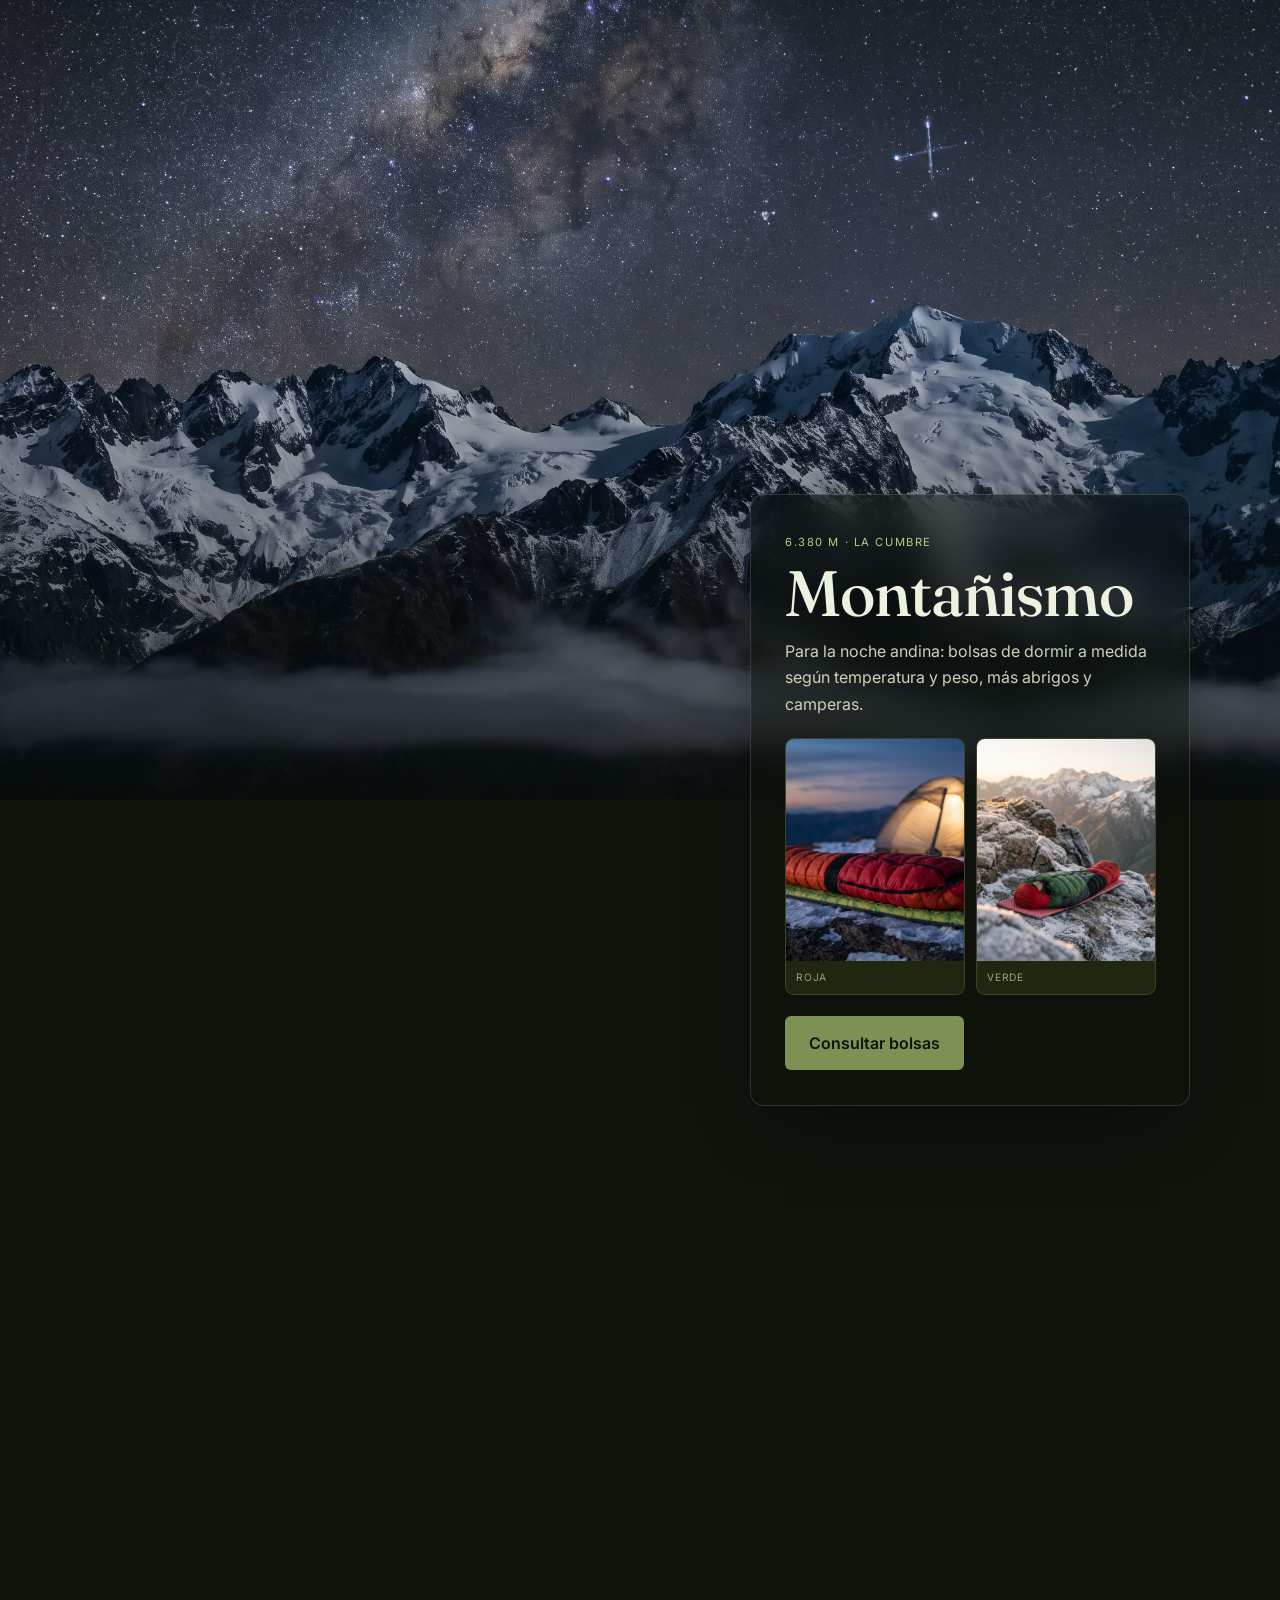
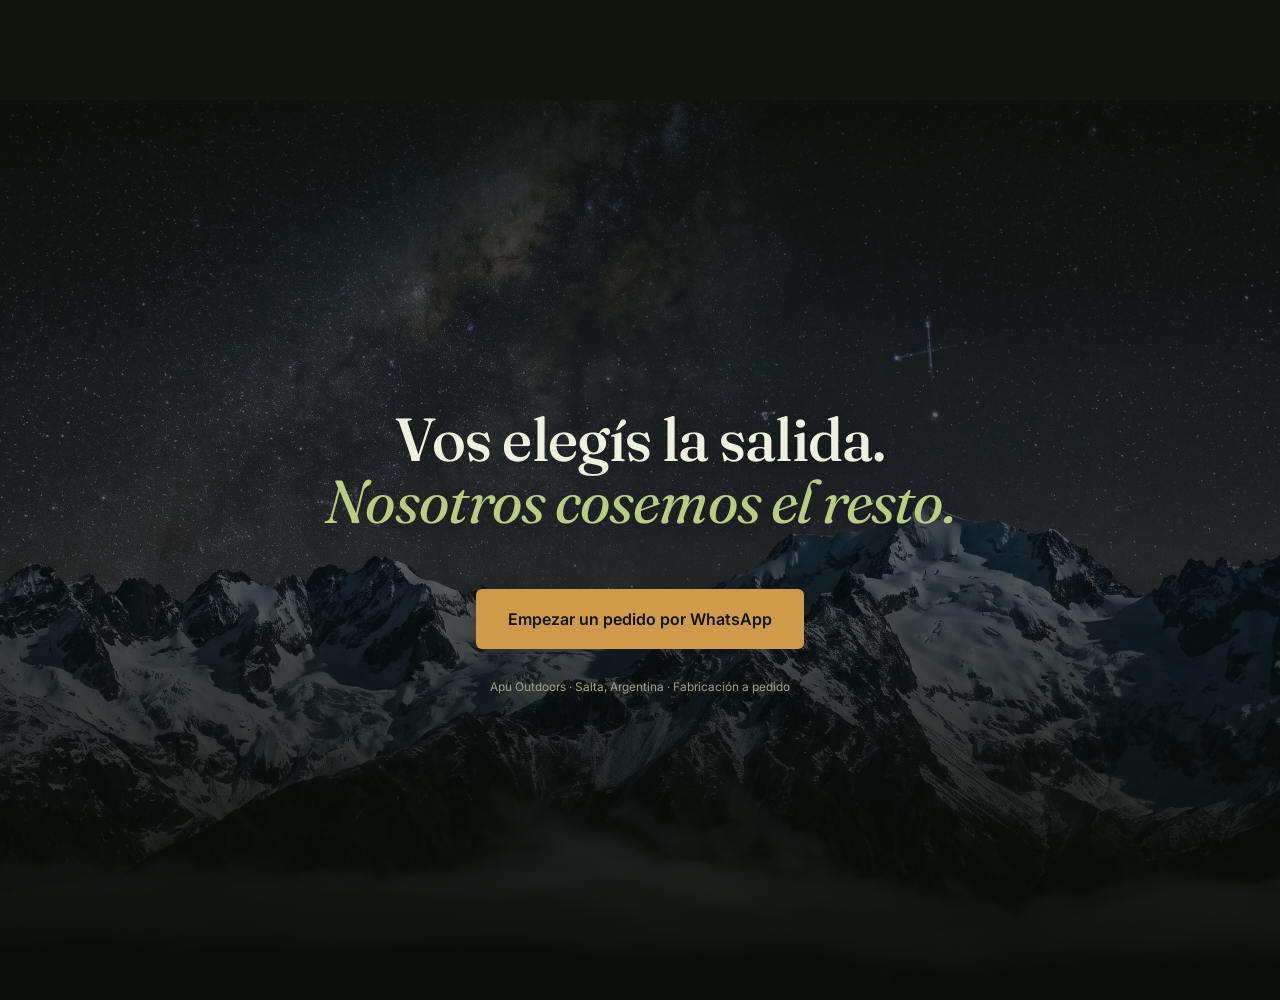
==== commit 1cd805c0: "Prototipo v5: vuelve el formato imágenes-por-zona + mapa lateral, pero con imágenes sticky (cada una" ====
--- a/prototipo/index.html
+++ b/prototipo/index.html
@@ -7,22 +7,27 @@
 <link rel="preconnect" href="https://fonts.googleapis.com">
 <link rel="preconnect" href="https://fonts.gstatic.com" crossorigin>
 <link rel="stylesheet" href="https://fonts.googleapis.com/css2?family=Fraunces:ital,opsz,wght@0,9..144,400;0,9..144,500;0,9..144,600;1,9..144,400;1,9..144,500&family=Inter:wght@400;500;600&display=swap">
-<link rel="preload" as="image" href="../assets/hero/day.webp" fetchpriority="high">
-<link rel="stylesheet" href="proto.css?v=4">
+<link rel="preload" as="image" href="../assets/zonas/1-pesca.webp" fetchpriority="high">
+<link rel="stylesheet" href="proto.css?v=5">
 </head>
 <body>
 
 <div class="proto-flag">Prototipo · en revisión</div>
 
-<!-- Fondo: montaña día->noche (scrubbed por scroll) + leve movimiento de dron -->
-<div class="sky" data-sky aria-hidden="true">
-  <img class="sky-fallback sky-day" src="../assets/hero/day.webp" alt="">
-  <img class="sky-fallback sky-night" src="../assets/hero/night.webp" alt="">
-  <video class="sky-video" data-sky-video poster="../assets/hero/day.webp" muted playsinline preload="auto" tabindex="-1">
-    <source src="../assets/hero/daynight.mp4" type="video/mp4">
-  </video>
-  <div class="sky-grade"></div>
-</div>
+<!-- Mapa lateral del ascenso -->
+<aside class="route" aria-hidden="true">
+  <svg class="route-svg" viewBox="0 0 120 1000" preserveAspectRatio="xMidYMid meet">
+    <path id="routePath" data-route
+      d="M 80 968 C 30 912, 30 852, 78 802 C 126 752, 22 700, 70 632 C 112 574, 34 522, 82 452 C 124 390, 40 342, 66 262 C 86 198, 52 152, 60 44"
+      fill="none" stroke="rgba(156,176,106,.25)" stroke-width="2.5" stroke-linecap="round"/>
+    <path data-route-fill
+      d="M 80 968 C 30 912, 30 852, 78 802 C 126 752, 22 700, 70 632 C 112 574, 34 522, 82 452 C 124 390, 40 342, 66 262 C 86 198, 52 152, 60 44"
+      fill="none" stroke="#9cb06a" stroke-width="2.5" stroke-linecap="round"/>
+    <g data-route-nodes></g>
+    <circle data-route-marker r="6.5" fill="#b9cd82" stroke="#10140d" stroke-width="2.5"/>
+  </svg>
+  <div class="route-labels" data-route-labels></div>
+</aside>
 
 <!-- Altímetro -->
 <div class="altimetro" aria-hidden="true">
@@ -33,115 +38,97 @@
 
 <nav class="nav" data-nav>
   <span class="nav-brand">Apu <em>Outdoors</em></span>
-  <a class="nav-cta" href="https://wa.me/5493875330545" target="_blank" rel="noopener">WhatsApp</a>
+  <span class="nav-zone" data-nav-zone>Río · Pesca</span>
 </nav>
 
 <main>
-  <!-- Portada -->
+  <!-- Portada sobre la 1ra zona -->
   <header class="hero">
-    <p class="eyebrow">Fabricación a pedido · Salta, Argentina</p>
-    <h1 class="display">Apu <em>Outdoors</em></h1>
-    <p class="lede">Una montaña, cuatro terrenos. Tocá cada uno para ver el equipo — todo fabricado a pedido.</p>
-    <span class="hint" data-hint>Bajá · cae la noche ↓</span>
+    <div class="hero-bg" style="background-image:url('../assets/zonas/1-pesca.webp')"></div>
+    <div class="hero-grade"></div>
+    <div class="hero-inner">
+      <p class="eyebrow">Fabricación a pedido · Salta, Argentina</p>
+      <h1 class="display">Apu <em>Outdoors</em></h1>
+      <p class="lede">Una montaña, cuatro terrenos. Subí y descubrí el equipo de cada uno — todo hecho a pedido.</p>
+      <span class="hint" data-hint>Empezá a subir ↓</span>
+    </div>
   </header>
 
-  <!-- Secciones clickeables (acordeón) -->
-  <div class="sections" data-sections>
+  <!-- Zona 1: Pesca -->
+  <section class="zone" data-zone="0">
+    <div class="zone-bg" style="background-image:url('../assets/zonas/1-pesca.webp')"></div>
+    <div class="zone-flow">
+      <div class="panel" data-reveal>
+        <span class="p-alt">1.187 m · El río</span>
+        <h2 class="display">Pesca</h2>
+        <p>Donde nace el camino. Indumentaria y accesorios para el río de montaña de la puna salteña.</p>
+        <span class="chip">Próximamente</span>
+      </div>
+    </div>
+  </section>
 
-    <section class="sec" data-sec>
-      <button class="sec-head" data-sec-toggle aria-expanded="false">
-        <span class="sec-alt">1.187 m</span>
-        <span class="sec-name display">Pesca</span>
-        <span class="sec-teaser">Equipo para el río de montaña</span>
-        <span class="sec-plus" aria-hidden="true"></span>
-      </button>
-      <div class="sec-body">
-        <div class="sec-body-inner">
-          <figure class="sec-scene"><img src="../assets/zonas/1-pesca.webp" alt="Río de montaña en la puna al amanecer" loading="lazy"></figure>
-          <div class="sec-content">
-            <p>Donde nace el camino. Indumentaria y accesorios pensados para la pesca en los ríos de altura de Salta.</p>
-            <span class="chip">Próximamente</span>
-            <a class="link" href="https://wa.me/5493875330545" target="_blank" rel="noopener">Avisame cuando esté →</a>
-          </div>
+  <!-- Zona 2: Escalada -->
+  <section class="zone" data-zone="1">
+    <div class="zone-bg" style="background-image:url('../assets/zonas/2-escalada.webp')"></div>
+    <div class="zone-flow zone-flow-right">
+      <div class="panel" data-reveal>
+        <span class="p-alt">4.200 m · La pared</span>
+        <h2 class="display">Escalada</h2>
+        <p>Magnesieras artesanales, cosidas una por una pensando en la roca. Cordón regulable y tu color.</p>
+        <div class="gallery">
+          <figure><img src="../assets/products/magnesiera-pro.webp" alt="Magnesiera Apu naranja" loading="lazy"><figcaption>Naranja</figcaption></figure>
+          <figure><img src="../assets/products/magnesiera-negra.webp" alt="Magnesiera Apu negra" loading="lazy"><figcaption>Negra</figcaption></figure>
         </div>
+        <a class="btn" href="https://wa.me/5493875330545?text=Hola%20Apu%2C%20quiero%20consultar%20por%20una%20magnesiera." target="_blank" rel="noopener">Consultar magnesieras</a>
       </div>
-    </section>
+    </div>
+  </section>
 
-    <section class="sec" data-sec>
-      <button class="sec-head" data-sec-toggle aria-expanded="false">
-        <span class="sec-alt">4.200 m</span>
-        <span class="sec-name display">Escalada</span>
-        <span class="sec-teaser">Magnesieras cosidas para la roca</span>
-        <span class="sec-plus" aria-hidden="true"></span>
-      </button>
-      <div class="sec-body">
-        <div class="sec-body-inner">
-          <figure class="sec-scene"><img src="../assets/zonas/2-escalada.webp" alt="Pared de escalada al atardecer" loading="lazy"></figure>
-          <div class="sec-content">
-            <p>Magnesieras artesanales, cosidas una por una pensando en la roca. Cordón regulable, cierre firme y tu color.</p>
-            <div class="gallery">
-              <figure><img src="../assets/products/magnesiera-pro.webp" alt="Magnesiera Apu naranja" loading="lazy"><figcaption>Magnesiera · Naranja</figcaption></figure>
-              <figure><img src="../assets/products/magnesiera-negra.webp" alt="Magnesiera Apu negra" loading="lazy"><figcaption>Magnesiera · Negra</figcaption></figure>
-            </div>
-            <a class="btn" href="https://wa.me/5493875330545?text=Hola%20Apu%2C%20quiero%20consultar%20por%20una%20magnesiera." target="_blank" rel="noopener">Consultar magnesieras</a>
-          </div>
+  <!-- Zona 3: Campamento -->
+  <section class="zone" data-zone="2">
+    <div class="zone-bg" style="background-image:url('../assets/zonas/3-campamento.webp')"></div>
+    <div class="zone-flow">
+      <div class="panel" data-reveal>
+        <span class="p-alt">5.100 m · El campamento</span>
+        <h2 class="display">Campamento</h2>
+        <p>Cae la noche. Carpas y colchonetas a medida para dormir en altura, livianas y firmes.</p>
+        <div class="gallery gallery-1">
+          <figure><img src="../assets/images/camp-base.webp" alt="Campamento base al anochecer" loading="lazy"><figcaption>Carpas y colchonetas · a pedido</figcaption></figure>
         </div>
+        <a class="btn" href="https://wa.me/5493875330545?text=Hola%20Apu%2C%20quiero%20consultar%20por%20equipo%20de%20acampe." target="_blank" rel="noopener">Consultar acampe</a>
       </div>
-    </section>
+    </div>
+  </section>
 
-    <section class="sec" data-sec>
-      <button class="sec-head" data-sec-toggle aria-expanded="false">
-        <span class="sec-alt">5.100 m</span>
-        <span class="sec-name display">Campamento</span>
-        <span class="sec-teaser">Carpas y colchonetas para la altura</span>
-        <span class="sec-plus" aria-hidden="true"></span>
-      </button>
-      <div class="sec-body">
-        <div class="sec-body-inner">
-          <figure class="sec-scene"><img src="../assets/zonas/3-campamento.webp" alt="Campamento de altura al anochecer" loading="lazy"></figure>
-          <div class="sec-content">
-            <p>Cae la noche. Carpas y colchonetas a medida para dormir en altura, livianas y firmes.</p>
-            <div class="gallery gallery-1">
-              <figure><img src="../assets/images/camp-base.webp" alt="Campamento base al anochecer" loading="lazy"><figcaption>Carpas y colchonetas · a pedido</figcaption></figure>
-            </div>
-            <a class="btn" href="https://wa.me/5493875330545?text=Hola%20Apu%2C%20quiero%20consultar%20por%20equipo%20de%20acampe." target="_blank" rel="noopener">Consultar acampe</a>
-          </div>
+  <!-- Zona 4: Montañismo -->
+  <section class="zone" data-zone="3">
+    <div class="zone-bg" style="background-image:url('../assets/zonas/4-montanismo.webp')"></div>
+    <div class="zone-flow zone-flow-right">
+      <div class="panel" data-reveal>
+        <span class="p-alt">6.380 m · La cumbre</span>
+        <h2 class="display">Montañismo</h2>
+        <p>Para la noche andina: bolsas de dormir a medida según temperatura y peso, más abrigos y camperas.</p>
+        <div class="gallery">
+          <figure><img src="../assets/products/bolsa-pro.webp" alt="Bolsa de dormir Apu roja" loading="lazy"><figcaption>Roja</figcaption></figure>
+          <figure><img src="../assets/products/bolsa-amanecer.webp" alt="Bolsa de dormir Apu verde" loading="lazy"><figcaption>Verde</figcaption></figure>
         </div>
+        <a class="btn" href="https://wa.me/5493875330545?text=Hola%20Apu%2C%20quiero%20consultar%20por%20una%20bolsa%20de%20dormir." target="_blank" rel="noopener">Consultar bolsas</a>
       </div>
-    </section>
-
-    <section class="sec" data-sec>
-      <button class="sec-head" data-sec-toggle aria-expanded="false">
-        <span class="sec-alt">6.380 m</span>
-        <span class="sec-name display">Montañismo</span>
-        <span class="sec-teaser">Bolsas de dormir, abrigos y camperas</span>
-        <span class="sec-plus" aria-hidden="true"></span>
-      </button>
-      <div class="sec-body">
-        <div class="sec-body-inner">
-          <figure class="sec-scene"><img src="../assets/zonas/4-montanismo.webp" alt="Cumbre nevada de noche con la Vía Láctea" loading="lazy"></figure>
-          <div class="sec-content">
-            <p>Para la noche andina: bolsas de dormir a medida según temperatura y peso, más abrigos y camperas.</p>
-            <div class="gallery">
-              <figure><img src="../assets/products/bolsa-pro.webp" alt="Bolsa de dormir Apu roja" loading="lazy"><figcaption>Bolsa de dormir · Roja</figcaption></figure>
-              <figure><img src="../assets/products/bolsa-amanecer.webp" alt="Bolsa de dormir Apu verde al amanecer" loading="lazy"><figcaption>Bolsa de dormir · Verde</figcaption></figure>
-            </div>
-            <a class="btn" href="https://wa.me/5493875330545?text=Hola%20Apu%2C%20quiero%20consultar%20por%20una%20bolsa%20de%20dormir." target="_blank" rel="noopener">Consultar bolsas</a>
-          </div>
-        </div>
-      </div>
-    </section>
-
-  </div>
+    </div>
+  </section>
 
   <!-- Cierre -->
   <footer class="closing">
-    <h2 class="display">Vos elegís la salida.<br><em>Nosotros cosemos el resto.</em></h2>
-    <a class="btn btn-lg" href="https://wa.me/5493875330545?text=Hola%20Apu%20Outdoors%2C%20quiero%20hacer%20un%20pedido." target="_blank" rel="noopener">Empezar un pedido por WhatsApp</a>
-    <p class="foot">Apu Outdoors · Salta, Argentina · Fabricación a pedido</p>
+    <div class="zone-bg" style="background-image:url('../assets/zonas/4-montanismo.webp')"></div>
+    <div class="closing-grade"></div>
+    <div class="closing-inner">
+      <h2 class="display">Vos elegís la salida.<br><em>Nosotros cosemos el resto.</em></h2>
+      <a class="btn btn-lg" href="https://wa.me/5493875330545?text=Hola%20Apu%20Outdoors%2C%20quiero%20hacer%20un%20pedido." target="_blank" rel="noopener">Empezar un pedido por WhatsApp</a>
+      <p class="foot">Apu Outdoors · Salta, Argentina · Fabricación a pedido</p>
+    </div>
   </footer>
 </main>
 
-<script defer src="proto.js?v=4"></script>
+<script defer src="proto.js?v=5"></script>
 </body>
 </html>
--- a/prototipo/proto.css
+++ b/prototipo/proto.css
@@ -1,9 +1,9 @@
-/* ============ Apu Outdoors — prototipo v4 (verde puna + secciones expandibles) ============ */
+/* ============ Apu Outdoors — prototipo v5 (imágenes por zona + mapa lateral, verde puna) ============ */
 :root{
   --ink:#10140d; --bg-2:#19210f; --warm:#20260f;
   --cream:#eef0e0; --cream-2:#cdd3b8; --cream-3:#9aa384;
-  --moss:#7e9155; --moss-2:#9cb06a; --ocher:#cf9a4a; --ocher-2:#e2b56a; --clay:#a86a3e;
-  --line:rgba(238,240,224,.14); --panel:rgba(16,20,11,.5); --panel-line:rgba(238,240,224,.16);
+  --moss:#7e9155; --moss-2:#9cb06a; --moss-3:#b9cd82; --ocher:#cf9a4a; --ocher-2:#e2b56a;
+  --line:rgba(238,240,224,.14); --panel:rgba(15,19,10,.46); --panel-line:rgba(238,240,224,.16);
   --serif:"Fraunces",Georgia,serif; --sans:"Inter",system-ui,sans-serif;
   --ease:cubic-bezier(.16,1,.3,1);
 }
@@ -13,92 +13,83 @@
 img{ display:block; max-width:100%; height:auto; }
 a{ color:inherit; text-decoration:none; }
 .display{ font-family:var(--serif); font-weight:500; line-height:1.02; letter-spacing:-.015em; }
-.display em{ font-style:italic; font-weight:400; color:var(--moss-2); }
+.display em{ font-style:italic; font-weight:400; color:var(--moss-3); }
 
 .proto-flag{ position:fixed; top:0; left:0; z-index:200; background:var(--moss); color:#10140d; font-weight:600; font-size:.64rem; letter-spacing:.14em; text-transform:uppercase; padding:.35rem .8rem; border-bottom-right-radius:8px; }
 
-/* ===== Fondo montaña día->noche + dron ===== */
-.sky{ position:fixed; inset:0; z-index:-2; background:var(--ink); overflow:hidden; }
-.sky-video, .sky-fallback{ position:absolute; inset:0; width:100%; height:100%; object-fit:cover; will-change:transform; }
-.sky-video{ z-index:2; }
-.sky-fallback{ z-index:1; }
-.sky-night{ opacity:0; }
-.sky.no-video .sky-video{ display:none; }
-.sky.has-video .sky-fallback{ display:none; }
-.sky-grade{ position:absolute; inset:0; z-index:3; pointer-events:none;
-  background:linear-gradient(180deg, rgba(9,12,6,.5) 0%, rgba(9,12,6,.08) 24%, rgba(9,12,6,.18) 55%, rgba(9,12,6,.82) 100%); }
+/* ===== Mapa lateral ===== */
+.route{ position:fixed; left:1.3rem; top:0; height:100vh; width:120px; z-index:6; pointer-events:none; display:none; }
+@media (min-width:1000px){ .route{ display:block; } }
+.route-svg{ position:absolute; inset:0; width:100%; height:100%; filter:drop-shadow(0 2px 8px rgba(0,0,0,.5)); }
+.route-labels{ position:absolute; inset:0; }
+.route-labels span{ position:absolute; left:72px; transform:translateY(-50%); font-size:.56rem; letter-spacing:.1em; text-transform:uppercase; color:var(--cream-3); white-space:nowrap; text-shadow:0 2px 8px rgba(0,0,0,.6); transition:color .3s; }
+.route-labels span.is-active{ color:var(--moss-3); }
 
 /* ===== Altímetro ===== */
-.altimetro{ position:fixed; right:1.4rem; top:50%; transform:translateY(-50%); z-index:5; display:none; flex-direction:column; align-items:center; gap:.6rem; font-family:var(--sans); font-size:.58rem; letter-spacing:.1em; text-transform:uppercase; color:var(--cream-2); text-align:center; text-shadow:0 2px 10px rgba(0,0,0,.7); }
+.altimetro{ position:fixed; right:1.4rem; top:50%; transform:translateY(-50%); z-index:6; display:none; flex-direction:column; align-items:center; gap:.6rem; font-size:.58rem; letter-spacing:.1em; text-transform:uppercase; color:var(--cream-2); text-align:center; text-shadow:0 2px 10px rgba(0,0,0,.7); }
 @media (min-width:1000px){ .altimetro{ display:flex; } }
 .alt-bar{ position:relative; width:2px; height:32vh; background:rgba(238,240,224,.22); border-radius:2px; }
-.alt-fill{ position:absolute; left:0; right:0; bottom:0; height:0%; background:linear-gradient(0deg,var(--moss),var(--moss-2)); border-radius:2px; }
-.alt-read{ color:var(--moss-2); font-size:.72rem; } .alt-read b{ font-weight:500; }
+.alt-fill{ position:absolute; left:0; right:0; bottom:0; height:0%; background:linear-gradient(0deg,var(--moss),var(--moss-3)); border-radius:2px; }
+.alt-read{ color:var(--moss-3); font-size:.72rem; } .alt-read b{ font-weight:500; }
 
 /* ===== Nav ===== */
 .nav{ position:fixed; top:0; inset-inline:0; z-index:100; display:flex; justify-content:space-between; align-items:center; padding:1.1rem clamp(1.2rem,4vw,2.4rem); }
 .nav-brand{ font-family:var(--serif); font-weight:500; font-size:1.2rem; text-shadow:0 2px 14px rgba(0,0,0,.5); }
-.nav-brand em{ font-style:italic; color:var(--moss-2); }
-.nav-cta{ font-size:.82rem; font-weight:500; padding:.5rem 1.05rem; border:1px solid var(--line); border-radius:20px; color:var(--cream); transition:border-color .3s, color .3s; text-shadow:0 2px 10px rgba(0,0,0,.4); }
-.nav-cta:hover{ border-color:var(--moss-2); color:var(--moss-2); }
+.nav-brand em{ font-style:italic; color:var(--moss-3); }
+.nav-zone{ font-size:.7rem; letter-spacing:.14em; text-transform:uppercase; color:var(--moss-3); text-shadow:0 2px 12px rgba(0,0,0,.6); }
 
 /* ===== Hero ===== */
-.hero{ min-height:100vh; display:flex; flex-direction:column; justify-content:center; align-items:flex-start; padding:8rem clamp(1.5rem,7vw,7rem) 7rem; }
-.eyebrow{ font-size:.72rem; letter-spacing:.18em; text-transform:uppercase; color:var(--moss-2); margin-bottom:1.1rem; text-shadow:0 2px 12px rgba(0,0,0,.6); }
+.hero{ position:relative; min-height:100vh; display:flex; align-items:center; padding:8rem clamp(1.5rem,7vw,7rem) 6rem; overflow:hidden; }
+.hero-bg{ position:absolute; inset:0; z-index:-2; background-size:cover; background-position:center; animation:kenburns 26s ease-in-out infinite alternate; }
+.hero-grade{ position:absolute; inset:0; z-index:-1; background:linear-gradient(180deg, rgba(9,12,6,.5) 0%, rgba(9,12,6,.15) 35%, rgba(9,12,6,.55) 100%); }
+.hero-inner{ max-width:640px; }
+.eyebrow{ font-size:.72rem; letter-spacing:.18em; text-transform:uppercase; color:var(--moss-3); margin-bottom:1.1rem; text-shadow:0 2px 12px rgba(0,0,0,.6); }
 h1.display{ font-size:clamp(3rem,12vw,8rem); text-shadow:0 6px 40px rgba(0,0,0,.5); }
 .lede{ margin-top:1.3rem; font-size:clamp(1.05rem,1.8vw,1.35rem); color:var(--cream); max-width:36ch; text-shadow:0 2px 16px rgba(0,0,0,.55); }
 .hint{ display:inline-block; margin-top:2.4rem; font-size:.72rem; letter-spacing:.16em; text-transform:uppercase; color:var(--cream-2); text-shadow:0 2px 10px rgba(0,0,0,.6); transition:opacity .4s; }
+@keyframes kenburns{ 0%{ transform:scale(1.03) translate(0,0); } 100%{ transform:scale(1.12) translate(-1.5%,-1%); } }
 
-/* ===== Secciones acordeón ===== */
-.sections{ max-width:820px; margin:0 auto; padding:0 clamp(1rem,4vw,2rem) 6vh; display:flex; flex-direction:column; gap:1.1rem; }
-.sec{ border-radius:14px; overflow:hidden; background:var(--panel); border:1px solid var(--panel-line); backdrop-filter:blur(16px) saturate(125%); -webkit-backdrop-filter:blur(16px) saturate(125%); box-shadow:0 24px 60px -30px rgba(0,0,0,.65); }
-@supports not ((backdrop-filter:blur(10px)) or (-webkit-backdrop-filter:blur(10px))){ .sec{ background:rgba(14,18,9,.9); } }
-.sec-head{ width:100%; display:grid; grid-template-columns:auto 1fr auto; align-items:center; gap:1rem 1.3rem; padding:1.5rem 1.7rem; cursor:pointer; text-align:left; color:inherit; }
-.sec-alt{ font-size:.72rem; letter-spacing:.1em; color:var(--moss-2); font-variant-numeric:tabular-nums; }
-.sec-name{ font-size:clamp(1.6rem,4vw,2.4rem); }
-.sec-teaser{ grid-column:2; font-size:.9rem; color:var(--cream-3); }
-.sec-plus{ grid-row:1/3; grid-column:3; position:relative; width:26px; height:26px; border:1px solid var(--moss-2); border-radius:50%; flex:none; transition:background .3s; }
-.sec-plus::before, .sec-plus::after{ content:""; position:absolute; top:50%; left:50%; width:11px; height:1.5px; background:var(--moss-2); transform:translate(-50%,-50%); transition:transform .3s var(--ease), background .3s; }
-.sec-plus::after{ transform:translate(-50%,-50%) rotate(90deg); }
-.sec.is-open .sec-plus{ background:var(--moss); }
-.sec.is-open .sec-plus::before, .sec.is-open .sec-plus::after{ background:#10140d; }
-.sec.is-open .sec-plus::after{ transform:translate(-50%,-50%) rotate(0deg); }
-.sec-head:hover .sec-name{ color:var(--moss-2); }
+/* ===== Zonas: imagen STICKY que se queda fija en su zona ===== */
+.zone{ position:relative; }
+.zone-bg{
+  position:sticky; top:0; height:100vh; width:100%;
+  background-size:cover; background-position:center;
+  animation:kenburns 30s ease-in-out infinite alternate;
+}
+/* velo para legibilidad, del lado del panel */
+.zone-bg::after{ content:""; position:absolute; inset:0; background:linear-gradient(180deg, rgba(9,12,6,.35) 0%, transparent 30%, rgba(9,12,6,.35) 70%, rgba(9,12,6,.6) 100%); }
+.zone-flow{ position:relative; margin-top:-100vh; min-height:200vh; display:flex; align-items:center; padding:14vh clamp(1.5rem,7vw,7rem); }
+.zone-flow-right{ justify-content:flex-end; }
 
-/* cuerpo expandible */
-.sec-body{ display:grid; grid-template-rows:0fr; transition:grid-template-rows .5s var(--ease); }
-.sec.is-open .sec-body{ grid-template-rows:1fr; }
-.sec-body-inner{ overflow:hidden; }
-.sec.is-open .sec-body-inner{ overflow:visible; }
-.sec-body-inner{ display:grid; gap:1.4rem; padding:0 1.7rem; }
-.sec.is-open .sec-body-inner{ padding:.4rem 1.7rem 1.8rem; }
-@media (min-width:680px){ .sec-body-inner{ grid-template-columns:1fr 1fr; align-items:start; } }
-.sec-scene{ border-radius:10px; overflow:hidden; border:1px solid var(--line); }
-.sec-scene img{ width:100%; aspect-ratio:16/11; object-fit:cover; }
-.sec-content p{ color:var(--cream-2); }
-.chip{ display:inline-block; margin-top:.9rem; font-size:.64rem; letter-spacing:.16em; text-transform:uppercase; padding:.42rem .8rem; border:1px solid var(--moss-2); border-radius:20px; color:var(--moss-2); }
-.gallery{ display:grid; grid-template-columns:1fr 1fr; gap:.7rem; margin-top:1.1rem; }
+.panel{ position:relative; max-width:440px; padding:2rem 2.1rem 2.2rem; border-radius:14px; background:var(--panel); border:1px solid var(--panel-line); backdrop-filter:blur(18px) saturate(125%); -webkit-backdrop-filter:blur(18px) saturate(125%); box-shadow:0 30px 70px -30px rgba(0,0,0,.65); opacity:0; transform:translateY(34px); transition:opacity .8s var(--ease), transform .8s var(--ease); }
+@supports not ((backdrop-filter:blur(10px)) or (-webkit-backdrop-filter:blur(10px))){ .panel{ background:rgba(14,18,9,.9); } }
+.panel.is-in{ opacity:1; transform:none; }
+.p-alt{ font-size:.7rem; letter-spacing:.14em; text-transform:uppercase; color:var(--moss-3); }
+h2.display{ font-size:clamp(2.4rem,6vw,4rem); margin:.4rem 0 .8rem; }
+.panel p{ color:var(--cream-2); }
+.chip{ display:inline-block; margin-top:1rem; font-size:.64rem; letter-spacing:.16em; text-transform:uppercase; padding:.42rem .8rem; border:1px solid var(--moss-2); border-radius:20px; color:var(--moss-2); }
+.gallery{ display:grid; grid-template-columns:1fr 1fr; gap:.7rem; margin-top:1.3rem; }
 .gallery-1{ grid-template-columns:1fr; max-width:260px; }
 .gallery figure{ border-radius:9px; overflow:hidden; border:1px solid var(--line); background:var(--warm); }
 .gallery img{ width:100%; aspect-ratio:4/5; object-fit:cover; transition:transform .7s var(--ease); }
 .gallery figure:hover img{ transform:scale(1.06); }
 .gallery figcaption{ padding:.5rem .65rem; font-size:.64rem; letter-spacing:.06em; text-transform:uppercase; color:var(--cream-3); }
-.link{ display:inline-block; margin-top:1rem; font-size:.82rem; color:var(--moss-2); border-bottom:1px solid transparent; transition:border-color .3s; }
-.link:hover{ border-color:var(--moss-2); }
-.btn{ display:inline-flex; align-items:center; gap:.5rem; margin-top:1.2rem; padding:.85rem 1.5rem; background:var(--moss); color:#10140d; font-weight:600; border-radius:6px; transition:transform .35s var(--ease), background .3s; }
+.btn{ display:inline-flex; align-items:center; gap:.5rem; margin-top:1.3rem; padding:.85rem 1.5rem; background:var(--moss); color:#10140d; font-weight:600; border-radius:6px; transition:transform .35s var(--ease), background .3s; }
 .btn:hover{ transform:translateY(-3px); background:var(--moss-2); }
 
 /* ===== Cierre ===== */
-.closing{ min-height:80vh; display:flex; flex-direction:column; justify-content:center; align-items:center; text-align:center; padding:8vh clamp(1.5rem,6vw,5rem); gap:1.6rem; }
+.closing{ position:relative; min-height:100vh; display:flex; flex-direction:column; justify-content:center; align-items:center; text-align:center; padding:8vh clamp(1.5rem,6vw,5rem); gap:1.6rem; overflow:hidden; }
+.closing .zone-bg{ position:absolute; inset:0; height:100%; z-index:-2; animation:none; }
+.closing-grade{ position:absolute; inset:0; z-index:-1; background:linear-gradient(180deg, rgba(9,12,6,.75), rgba(9,12,6,.5) 50%, rgba(9,12,6,.85)); }
+.closing-inner{ display:flex; flex-direction:column; align-items:center; gap:1.4rem; }
 .closing h2.display{ font-size:clamp(2rem,5.5vw,3.8rem); text-shadow:0 4px 30px rgba(0,0,0,.55); }
 .btn-lg{ padding:1.05rem 2rem; background:var(--ocher); color:#10140d; }
 .btn-lg:hover{ background:var(--ocher-2); }
-.foot{ font-size:.74rem; color:var(--cream-3); margin-top:.6rem; }
+.foot{ font-size:.74rem; color:var(--cream-3); margin-top:.4rem; }
 
-@media (max-width:679px){
-  .sec-head{ grid-template-columns:1fr auto; }
-  .sec-alt{ grid-column:1; }
-  .sec-teaser{ grid-column:1; }
-  .sec-name{ grid-column:1; }
-  .sec-plus{ grid-row:1/4; }
+@media (prefers-reduced-motion:reduce){ .hero-bg,.zone-bg{ animation:none; } }
+@media (max-width:719px){
+  .zone-flow, .zone-flow-right{ justify-content:center; padding-inline:1.2rem; }
+  .panel{ max-width:100%; }
+  .gallery img{ aspect-ratio:1/1; }
 }
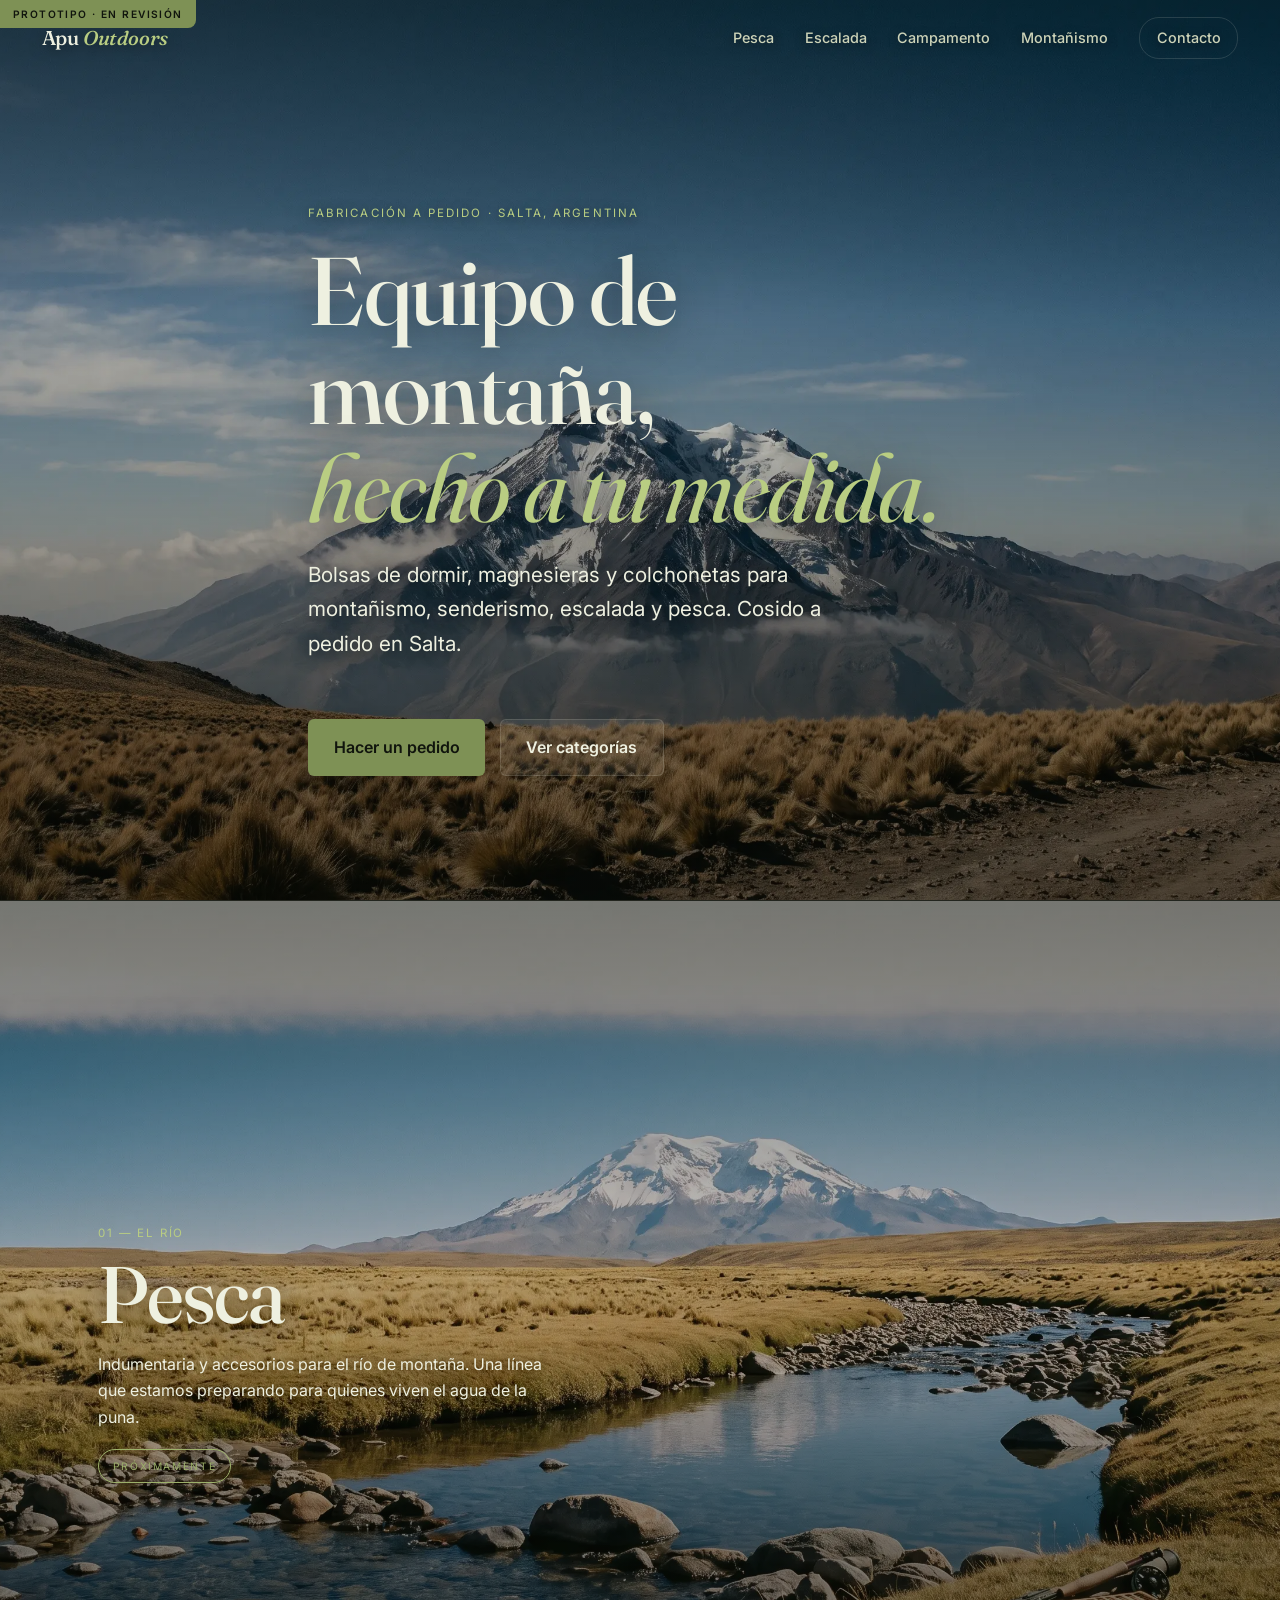
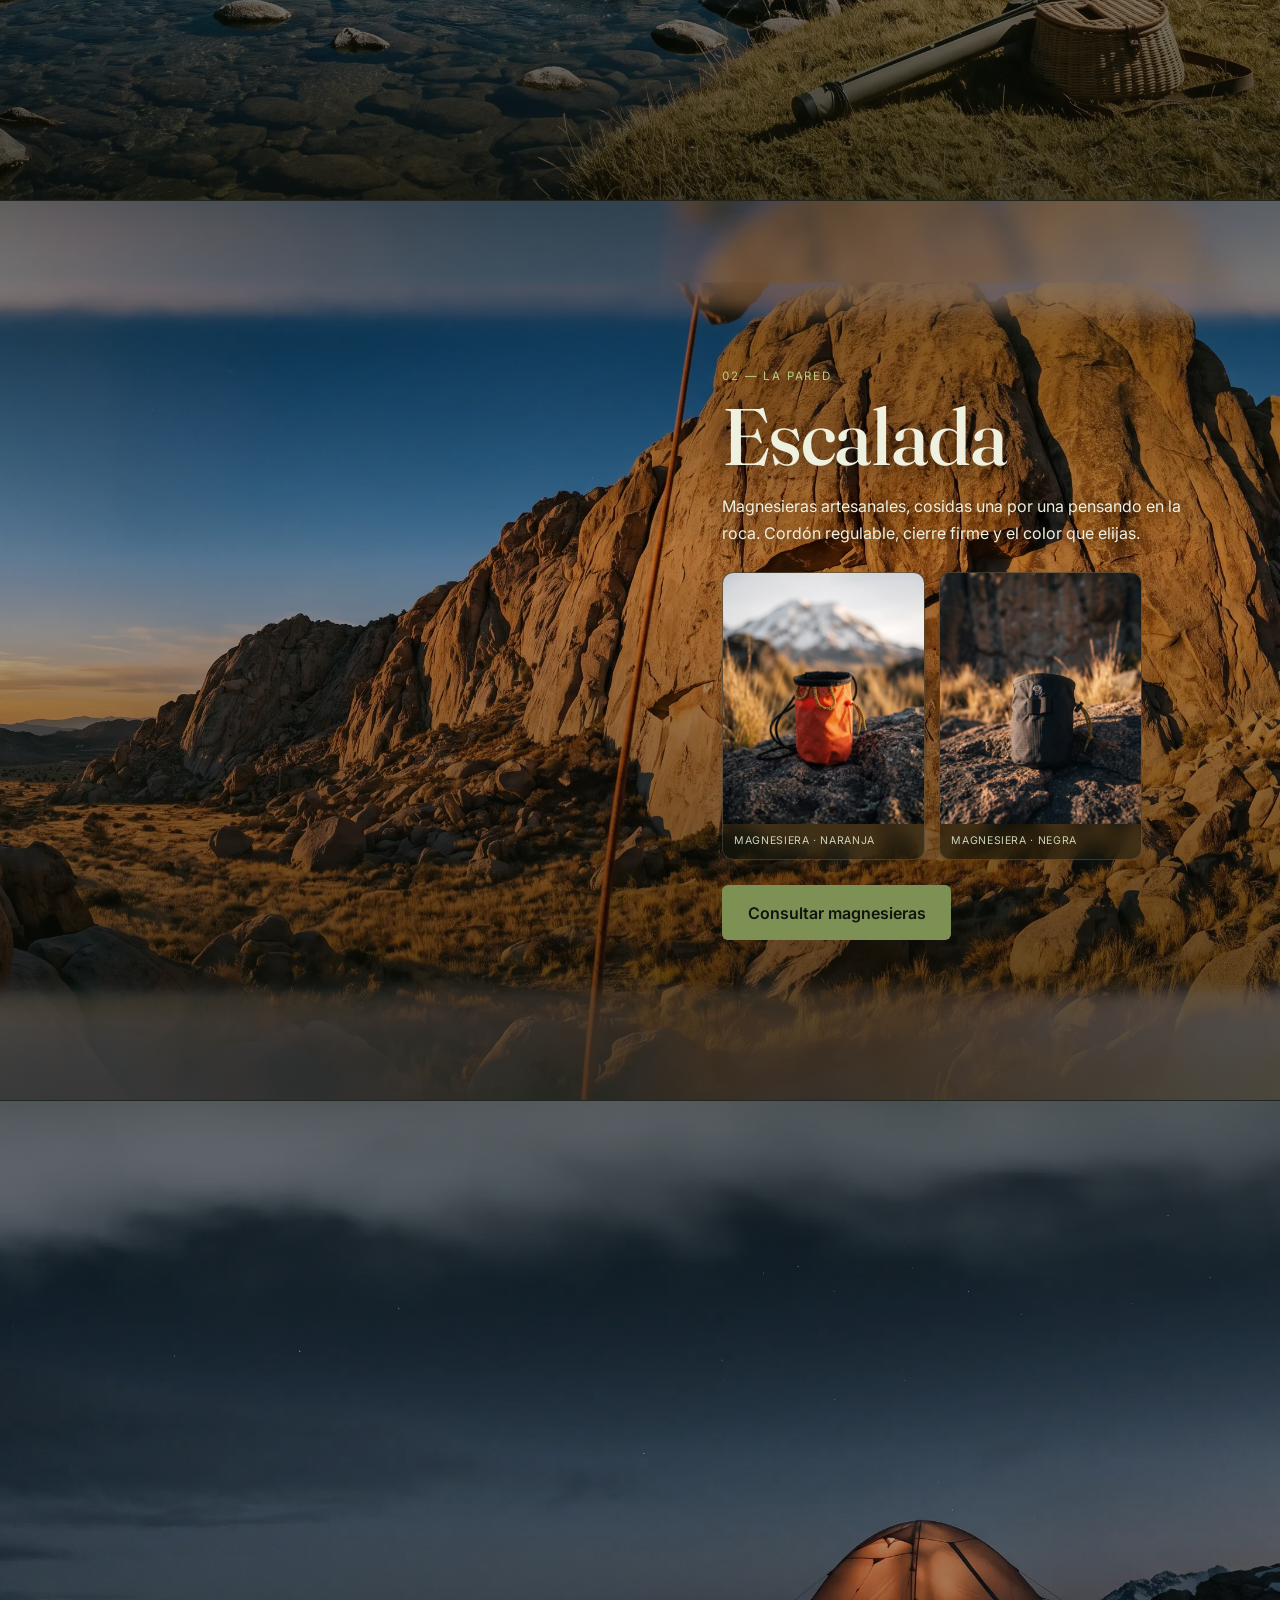
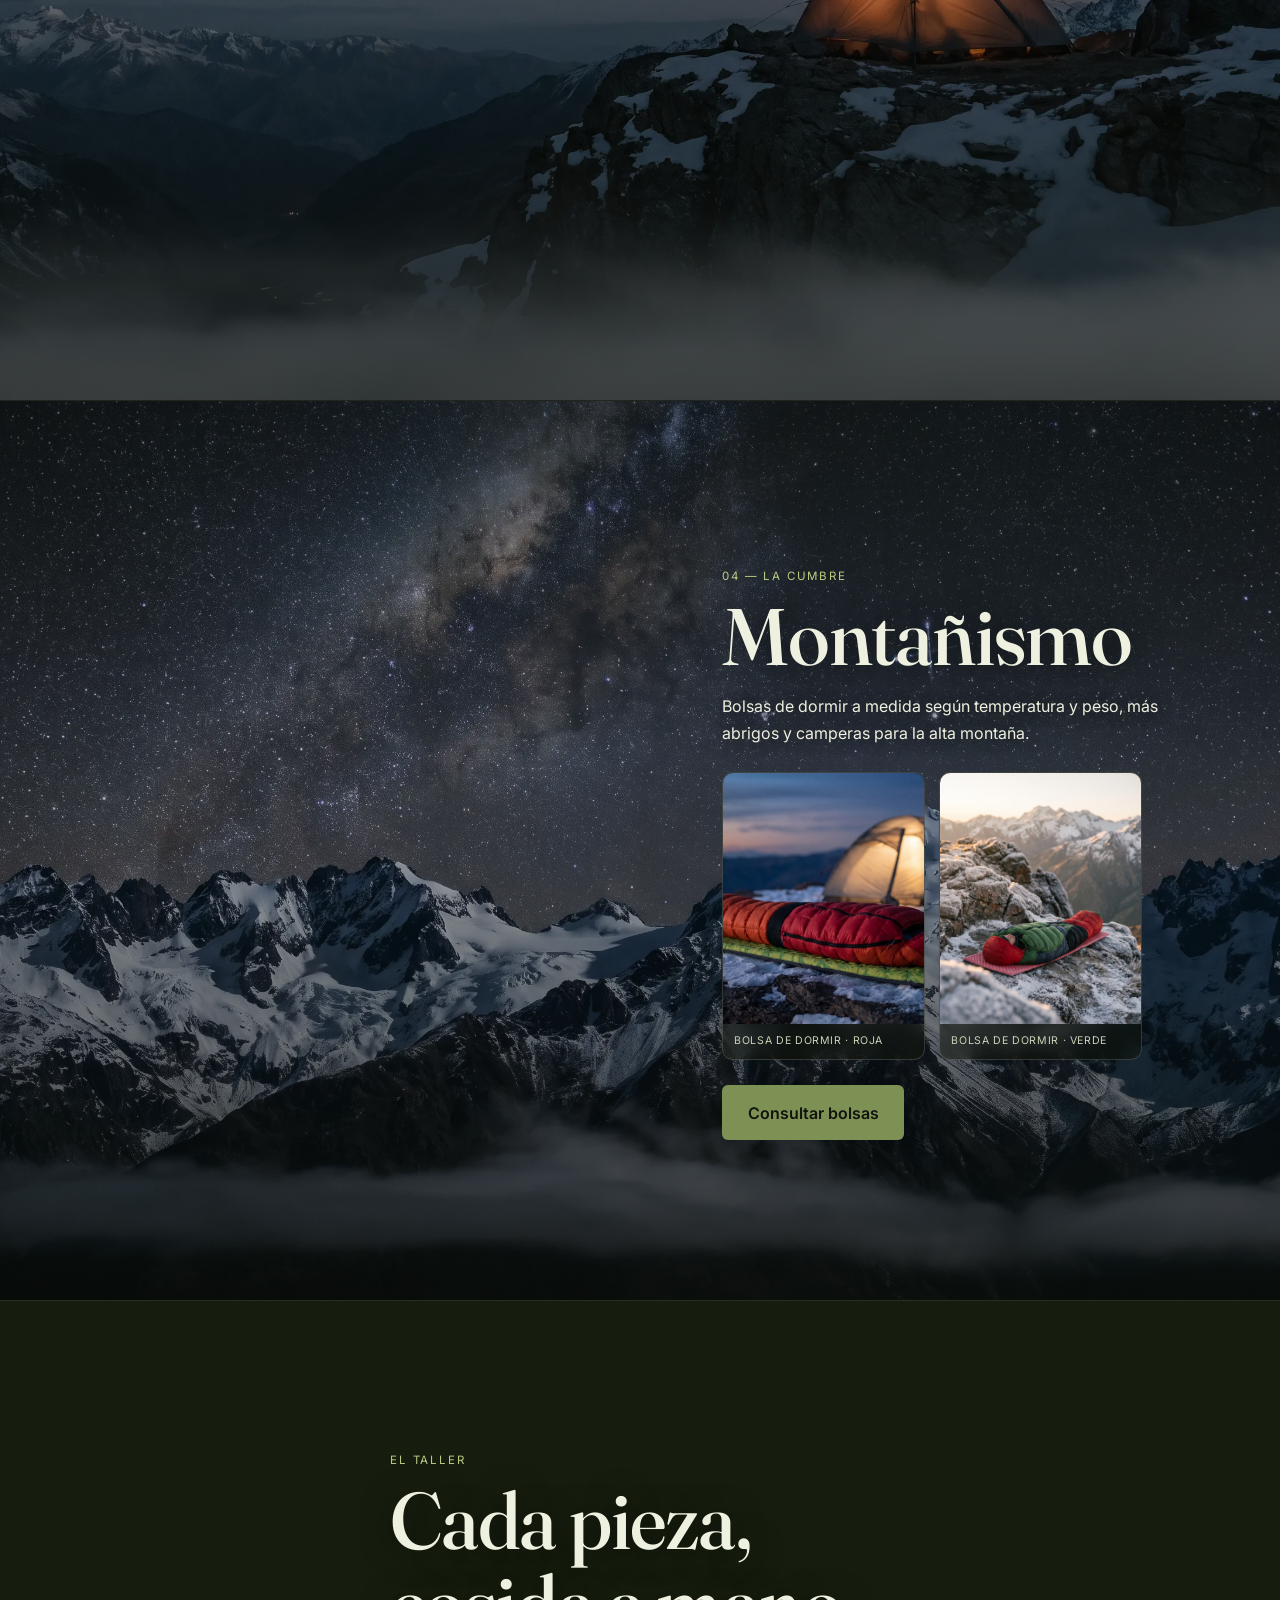
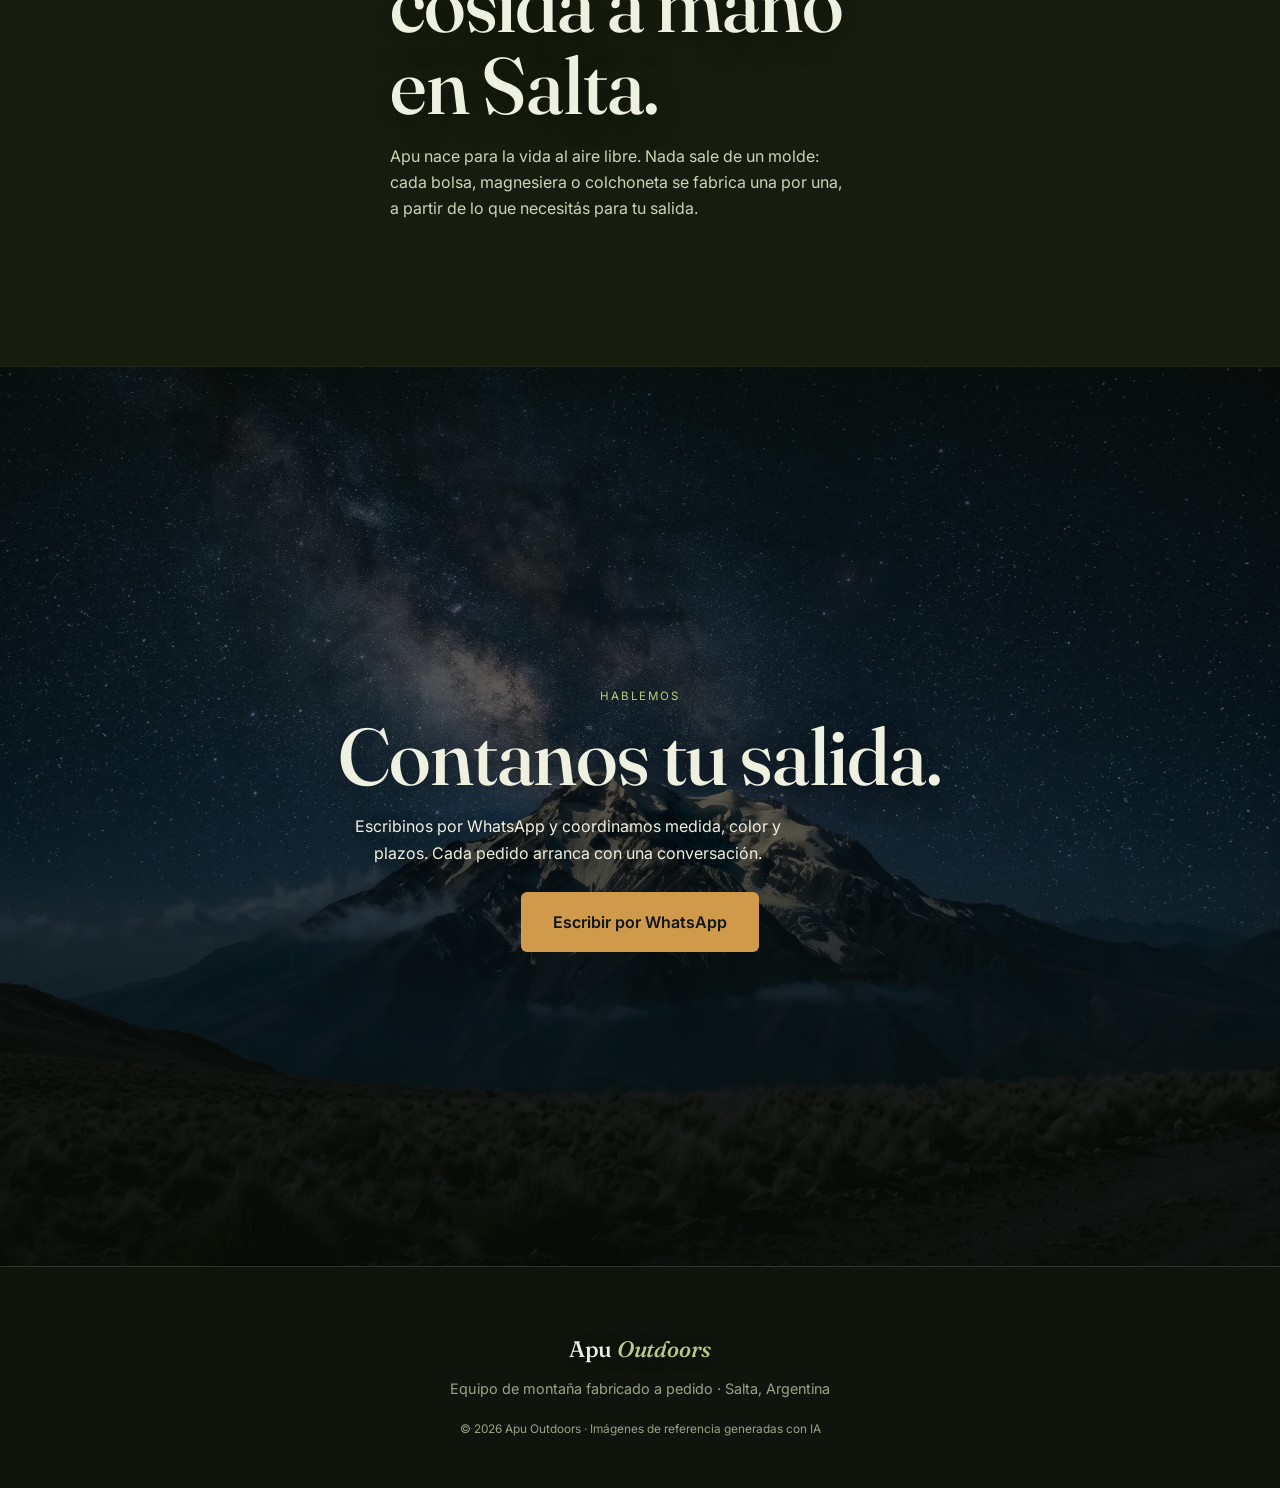
==== commit 7f1ee7f2: "Prototipo v6: página web NORMAL dividida en secciones, cada una con su propio fondo, nav con anclas," ====
--- a/prototipo/index.html
+++ b/prototipo/index.html
@@ -3,132 +3,145 @@
 <head>
 <meta charset="utf-8">
 <meta name="viewport" content="width=device-width, initial-scale=1">
-<title>Apu Outdoors — El ascenso</title>
+<title>Apu Outdoors — Equipo de montaña a pedido en Salta</title>
 <link rel="preconnect" href="https://fonts.googleapis.com">
 <link rel="preconnect" href="https://fonts.gstatic.com" crossorigin>
 <link rel="stylesheet" href="https://fonts.googleapis.com/css2?family=Fraunces:ital,opsz,wght@0,9..144,400;0,9..144,500;0,9..144,600;1,9..144,400;1,9..144,500&family=Inter:wght@400;500;600&display=swap">
-<link rel="preload" as="image" href="../assets/zonas/1-pesca.webp" fetchpriority="high">
-<link rel="stylesheet" href="proto.css?v=5">
+<link rel="preload" as="image" href="../assets/hero/day.webp" fetchpriority="high">
+<link rel="stylesheet" href="proto.css?v=6">
 </head>
 <body>
 
 <div class="proto-flag">Prototipo · en revisión</div>
 
-<!-- Mapa lateral del ascenso -->
-<aside class="route" aria-hidden="true">
-  <svg class="route-svg" viewBox="0 0 120 1000" preserveAspectRatio="xMidYMid meet">
-    <path id="routePath" data-route
-      d="M 80 968 C 30 912, 30 852, 78 802 C 126 752, 22 700, 70 632 C 112 574, 34 522, 82 452 C 124 390, 40 342, 66 262 C 86 198, 52 152, 60 44"
-      fill="none" stroke="rgba(156,176,106,.25)" stroke-width="2.5" stroke-linecap="round"/>
-    <path data-route-fill
-      d="M 80 968 C 30 912, 30 852, 78 802 C 126 752, 22 700, 70 632 C 112 574, 34 522, 82 452 C 124 390, 40 342, 66 262 C 86 198, 52 152, 60 44"
-      fill="none" stroke="#9cb06a" stroke-width="2.5" stroke-linecap="round"/>
-    <g data-route-nodes></g>
-    <circle data-route-marker r="6.5" fill="#b9cd82" stroke="#10140d" stroke-width="2.5"/>
-  </svg>
-  <div class="route-labels" data-route-labels></div>
-</aside>
-
-<!-- Altímetro -->
-<div class="altimetro" aria-hidden="true">
-  <span class="alt-top">Cumbre · 6.380 m</span>
-  <span class="alt-bar"><span class="alt-fill" data-alt-fill></span></span>
-  <span class="alt-read"><b data-alt-value>1.187</b> m</span>
-</div>
-
+<!-- Nav normal con enlaces a secciones -->
 <nav class="nav" data-nav>
-  <span class="nav-brand">Apu <em>Outdoors</em></span>
-  <span class="nav-zone" data-nav-zone>Río · Pesca</span>
+  <a href="#top" class="brand">Apu <em>Outdoors</em></a>
+  <button class="burger" data-burger aria-expanded="false" aria-controls="menu"><span></span><span></span><span></span></button>
+  <div class="menu" id="menu" data-menu>
+    <a href="#pesca">Pesca</a>
+    <a href="#escalada">Escalada</a>
+    <a href="#campamento">Campamento</a>
+    <a href="#montanismo">Montañismo</a>
+    <a href="#contacto" class="menu-cta">Contacto</a>
+  </div>
 </nav>
 
+<!-- Hero -->
+<header class="hero" id="top">
+  <div class="bg" style="background-image:url('../assets/hero/day.webp')"></div>
+  <div class="scrim scrim-hero"></div>
+  <div class="wrap hero-wrap" data-reveal>
+    <p class="eyebrow">Fabricación a pedido · Salta, Argentina</p>
+    <h1 class="display">Equipo de montaña,<br><em>hecho a tu medida.</em></h1>
+    <p class="lede">Bolsas de dormir, magnesieras y colchonetas para montañismo, senderismo, escalada y pesca. Cosido a pedido en Salta.</p>
+    <div class="cta-row">
+      <a class="btn" href="https://wa.me/5493875330545?text=Hola%20Apu%20Outdoors%2C%20quiero%20hacer%20una%20consulta." target="_blank" rel="noopener">Hacer un pedido</a>
+      <a class="btn btn-ghost" href="#pesca">Ver categorías</a>
+    </div>
+  </div>
+</header>
+
 <main>
-  <!-- Portada sobre la 1ra zona -->
-  <header class="hero">
-    <div class="hero-bg" style="background-image:url('../assets/zonas/1-pesca.webp')"></div>
-    <div class="hero-grade"></div>
-    <div class="hero-inner">
-      <p class="eyebrow">Fabricación a pedido · Salta, Argentina</p>
-      <h1 class="display">Apu <em>Outdoors</em></h1>
-      <p class="lede">Una montaña, cuatro terrenos. Subí y descubrí el equipo de cada uno — todo hecho a pedido.</p>
-      <span class="hint" data-hint>Empezá a subir ↓</span>
-    </div>
-  </header>
-
-  <!-- Zona 1: Pesca -->
-  <section class="zone" data-zone="0">
-    <div class="zone-bg" style="background-image:url('../assets/zonas/1-pesca.webp')"></div>
-    <div class="zone-flow">
-      <div class="panel" data-reveal>
-        <span class="p-alt">1.187 m · El río</span>
+  <!-- Sección Pesca -->
+  <section class="sec" id="pesca">
+    <div class="bg" style="background-image:url('../assets/zonas/1-pesca.webp')"></div>
+    <div class="scrim"></div>
+    <div class="wrap sec-wrap">
+      <div class="sec-text" data-reveal>
+        <span class="sec-num">01 — El río</span>
         <h2 class="display">Pesca</h2>
-        <p>Donde nace el camino. Indumentaria y accesorios para el río de montaña de la puna salteña.</p>
+        <p>Indumentaria y accesorios para el río de montaña. Una línea que estamos preparando para quienes viven el agua de la puna.</p>
         <span class="chip">Próximamente</span>
       </div>
     </div>
   </section>
 
-  <!-- Zona 2: Escalada -->
-  <section class="zone" data-zone="1">
-    <div class="zone-bg" style="background-image:url('../assets/zonas/2-escalada.webp')"></div>
-    <div class="zone-flow zone-flow-right">
-      <div class="panel" data-reveal>
-        <span class="p-alt">4.200 m · La pared</span>
+  <!-- Sección Escalada -->
+  <section class="sec" id="escalada">
+    <div class="bg" style="background-image:url('../assets/zonas/2-escalada.webp')"></div>
+    <div class="scrim"></div>
+    <div class="wrap sec-wrap">
+      <div class="sec-text" data-reveal>
+        <span class="sec-num">02 — La pared</span>
         <h2 class="display">Escalada</h2>
-        <p>Magnesieras artesanales, cosidas una por una pensando en la roca. Cordón regulable y tu color.</p>
-        <div class="gallery">
-          <figure><img src="../assets/products/magnesiera-pro.webp" alt="Magnesiera Apu naranja" loading="lazy"><figcaption>Naranja</figcaption></figure>
-          <figure><img src="../assets/products/magnesiera-negra.webp" alt="Magnesiera Apu negra" loading="lazy"><figcaption>Negra</figcaption></figure>
+        <p>Magnesieras artesanales, cosidas una por una pensando en la roca. Cordón regulable, cierre firme y el color que elijas.</p>
+        <div class="cards" data-reveal>
+          <figure class="pcard"><img src="../assets/products/magnesiera-pro.webp" alt="Magnesiera Apu naranja"><figcaption>Magnesiera · Naranja</figcaption></figure>
+          <figure class="pcard"><img src="../assets/products/magnesiera-negra.webp" alt="Magnesiera Apu negra"><figcaption>Magnesiera · Negra</figcaption></figure>
         </div>
         <a class="btn" href="https://wa.me/5493875330545?text=Hola%20Apu%2C%20quiero%20consultar%20por%20una%20magnesiera." target="_blank" rel="noopener">Consultar magnesieras</a>
       </div>
     </div>
   </section>
 
-  <!-- Zona 3: Campamento -->
-  <section class="zone" data-zone="2">
-    <div class="zone-bg" style="background-image:url('../assets/zonas/3-campamento.webp')"></div>
-    <div class="zone-flow">
-      <div class="panel" data-reveal>
-        <span class="p-alt">5.100 m · El campamento</span>
+  <!-- Sección Campamento -->
+  <section class="sec" id="campamento">
+    <div class="bg" style="background-image:url('../assets/zonas/3-campamento.webp')"></div>
+    <div class="scrim"></div>
+    <div class="wrap sec-wrap">
+      <div class="sec-text" data-reveal>
+        <span class="sec-num">03 — El campamento</span>
         <h2 class="display">Campamento</h2>
-        <p>Cae la noche. Carpas y colchonetas a medida para dormir en altura, livianas y firmes.</p>
-        <div class="gallery gallery-1">
-          <figure><img src="../assets/images/camp-base.webp" alt="Campamento base al anochecer" loading="lazy"><figcaption>Carpas y colchonetas · a pedido</figcaption></figure>
+        <p>Carpas y colchonetas a medida para dormir en altura: livianas, firmes y pensadas para la noche andina.</p>
+        <div class="cards cards-1" data-reveal>
+          <figure class="pcard"><img src="../assets/images/camp-base.webp" alt="Campamento base al anochecer"><figcaption>Carpas y colchonetas · a pedido</figcaption></figure>
         </div>
         <a class="btn" href="https://wa.me/5493875330545?text=Hola%20Apu%2C%20quiero%20consultar%20por%20equipo%20de%20acampe." target="_blank" rel="noopener">Consultar acampe</a>
       </div>
     </div>
   </section>
 
-  <!-- Zona 4: Montañismo -->
-  <section class="zone" data-zone="3">
-    <div class="zone-bg" style="background-image:url('../assets/zonas/4-montanismo.webp')"></div>
-    <div class="zone-flow zone-flow-right">
-      <div class="panel" data-reveal>
-        <span class="p-alt">6.380 m · La cumbre</span>
+  <!-- Sección Montañismo -->
+  <section class="sec" id="montanismo">
+    <div class="bg" style="background-image:url('../assets/zonas/4-montanismo.webp')"></div>
+    <div class="scrim"></div>
+    <div class="wrap sec-wrap">
+      <div class="sec-text" data-reveal>
+        <span class="sec-num">04 — La cumbre</span>
         <h2 class="display">Montañismo</h2>
-        <p>Para la noche andina: bolsas de dormir a medida según temperatura y peso, más abrigos y camperas.</p>
-        <div class="gallery">
-          <figure><img src="../assets/products/bolsa-pro.webp" alt="Bolsa de dormir Apu roja" loading="lazy"><figcaption>Roja</figcaption></figure>
-          <figure><img src="../assets/products/bolsa-amanecer.webp" alt="Bolsa de dormir Apu verde" loading="lazy"><figcaption>Verde</figcaption></figure>
+        <p>Bolsas de dormir a medida según temperatura y peso, más abrigos y camperas para la alta montaña.</p>
+        <div class="cards" data-reveal>
+          <figure class="pcard"><img src="../assets/products/bolsa-pro.webp" alt="Bolsa de dormir Apu roja"><figcaption>Bolsa de dormir · Roja</figcaption></figure>
+          <figure class="pcard"><img src="../assets/products/bolsa-amanecer.webp" alt="Bolsa de dormir Apu verde"><figcaption>Bolsa de dormir · Verde</figcaption></figure>
         </div>
         <a class="btn" href="https://wa.me/5493875330545?text=Hola%20Apu%2C%20quiero%20consultar%20por%20una%20bolsa%20de%20dormir." target="_blank" rel="noopener">Consultar bolsas</a>
       </div>
     </div>
   </section>
 
-  <!-- Cierre -->
-  <footer class="closing">
-    <div class="zone-bg" style="background-image:url('../assets/zonas/4-montanismo.webp')"></div>
-    <div class="closing-grade"></div>
-    <div class="closing-inner">
-      <h2 class="display">Vos elegís la salida.<br><em>Nosotros cosemos el resto.</em></h2>
-      <a class="btn btn-lg" href="https://wa.me/5493875330545?text=Hola%20Apu%20Outdoors%2C%20quiero%20hacer%20un%20pedido." target="_blank" rel="noopener">Empezar un pedido por WhatsApp</a>
-      <p class="foot">Apu Outdoors · Salta, Argentina · Fabricación a pedido</p>
+  <!-- Sección Taller / marca -->
+  <section class="sec sec-solid" id="taller">
+    <div class="wrap sec-wrap-center">
+      <div class="sec-text" data-reveal>
+        <span class="sec-num">El taller</span>
+        <h2 class="display">Cada pieza, cosida a mano en Salta.</h2>
+        <p>Apu nace para la vida al aire libre. Nada sale de un molde: cada bolsa, magnesiera o colchoneta se fabrica una por una, a partir de lo que necesitás para tu salida.</p>
+      </div>
     </div>
-  </footer>
+  </section>
+
+  <!-- Sección Contacto -->
+  <section class="sec" id="contacto">
+    <div class="bg" style="background-image:url('../assets/hero/night.webp')"></div>
+    <div class="scrim scrim-strong"></div>
+    <div class="wrap sec-wrap-center">
+      <div class="sec-text sec-text-center" data-reveal>
+        <span class="sec-num">Hablemos</span>
+        <h2 class="display">Contanos tu salida.</h2>
+        <p>Escribinos por WhatsApp y coordinamos medida, color y plazos. Cada pedido arranca con una conversación.</p>
+        <a class="btn btn-lg" href="https://wa.me/5493875330545?text=Hola%20Apu%20Outdoors%2C%20quiero%20hacer%20un%20pedido." target="_blank" rel="noopener">Escribir por WhatsApp</a>
+      </div>
+    </div>
+  </section>
 </main>
 
-<script defer src="proto.js?v=5"></script>
+<footer class="footer">
+  <span class="brand">Apu <em>Outdoors</em></span>
+  <p>Equipo de montaña fabricado a pedido · Salta, Argentina</p>
+  <p class="fine">© 2026 Apu Outdoors · Imágenes de referencia generadas con IA</p>
+</footer>
+
+<script defer src="proto.js?v=6"></script>
 </body>
 </html>
--- a/prototipo/proto.css
+++ b/prototipo/proto.css
@@ -1,95 +1,101 @@
-/* ============ Apu Outdoors — prototipo v5 (imágenes por zona + mapa lateral, verde puna) ============ */
+/* ============ Apu Outdoors — prototipo v6 (web normal, secciones con fondo propio, verde puna) ============ */
 :root{
-  --ink:#10140d; --bg-2:#19210f; --warm:#20260f;
+  --ink:#10140d; --ink-2:#161d0e; --warm:#20260f;
   --cream:#eef0e0; --cream-2:#cdd3b8; --cream-3:#9aa384;
   --moss:#7e9155; --moss-2:#9cb06a; --moss-3:#b9cd82; --ocher:#cf9a4a; --ocher-2:#e2b56a;
-  --line:rgba(238,240,224,.14); --panel:rgba(15,19,10,.46); --panel-line:rgba(238,240,224,.16);
+  --line:rgba(238,240,224,.14); --panel-line:rgba(238,240,224,.16);
   --serif:"Fraunces",Georgia,serif; --sans:"Inter",system-ui,sans-serif;
   --ease:cubic-bezier(.16,1,.3,1);
 }
 *,*::before,*::after{ box-sizing:border-box; margin:0; }
 html{ scroll-behavior:smooth; }
+@media (prefers-reduced-motion:reduce){ html{ scroll-behavior:auto; } }
 body{ font-family:var(--sans); color:var(--cream); background:var(--ink); line-height:1.65; -webkit-font-smoothing:antialiased; overflow-x:clip; }
 img{ display:block; max-width:100%; height:auto; }
 a{ color:inherit; text-decoration:none; }
-.display{ font-family:var(--serif); font-weight:500; line-height:1.02; letter-spacing:-.015em; }
+.display{ font-family:var(--serif); font-weight:500; line-height:1.03; letter-spacing:-.015em; }
 .display em{ font-style:italic; font-weight:400; color:var(--moss-3); }
 
 .proto-flag{ position:fixed; top:0; left:0; z-index:200; background:var(--moss); color:#10140d; font-weight:600; font-size:.64rem; letter-spacing:.14em; text-transform:uppercase; padding:.35rem .8rem; border-bottom-right-radius:8px; }
 
-/* ===== Mapa lateral ===== */
-.route{ position:fixed; left:1.3rem; top:0; height:100vh; width:120px; z-index:6; pointer-events:none; display:none; }
-@media (min-width:1000px){ .route{ display:block; } }
-.route-svg{ position:absolute; inset:0; width:100%; height:100%; filter:drop-shadow(0 2px 8px rgba(0,0,0,.5)); }
-.route-labels{ position:absolute; inset:0; }
-.route-labels span{ position:absolute; left:72px; transform:translateY(-50%); font-size:.56rem; letter-spacing:.1em; text-transform:uppercase; color:var(--cream-3); white-space:nowrap; text-shadow:0 2px 8px rgba(0,0,0,.6); transition:color .3s; }
-.route-labels span.is-active{ color:var(--moss-3); }
+/* ===== Nav normal ===== */
+.nav{ position:fixed; top:0; inset-inline:0; z-index:100; display:flex; justify-content:space-between; align-items:center; padding:1.05rem clamp(1.2rem,4vw,2.6rem); transition:background .4s, backdrop-filter .4s, padding .3s; }
+.nav.scrolled{ background:rgba(16,20,13,.72); backdrop-filter:blur(14px) saturate(140%); -webkit-backdrop-filter:blur(14px) saturate(140%); padding-block:.65rem; box-shadow:0 1px 0 var(--line); }
+.brand{ font-family:var(--serif); font-weight:500; font-size:1.25rem; letter-spacing:-.01em; text-shadow:0 2px 14px rgba(0,0,0,.5); }
+.brand em{ font-style:italic; color:var(--moss-3); }
+.menu{ display:flex; align-items:center; gap:clamp(1.1rem,2.4vw,2rem); }
+.menu a{ font-size:.9rem; font-weight:500; color:var(--cream-2); position:relative; text-shadow:0 2px 10px rgba(0,0,0,.5); }
+.menu a:not(.menu-cta)::after{ content:""; position:absolute; left:0; right:0; bottom:-4px; height:1px; background:var(--moss-3); transform:scaleX(0); transform-origin:right; transition:transform .35s var(--ease); }
+.menu a:not(.menu-cta):hover::after{ transform:scaleX(1); transform-origin:left; }
+.menu-cta{ padding:.5rem 1.05rem; border:1px solid var(--line); border-radius:20px; }
+.menu-cta:hover{ border-color:var(--moss-3); color:var(--moss-3); }
+.burger{ display:none; flex-direction:column; gap:5px; padding:.5rem; background:none; border:0; cursor:pointer; z-index:110; }
+.burger span{ width:22px; height:2px; background:var(--cream); transition:transform .3s, opacity .3s; }
 
-/* ===== Altímetro ===== */
-.altimetro{ position:fixed; right:1.4rem; top:50%; transform:translateY(-50%); z-index:6; display:none; flex-direction:column; align-items:center; gap:.6rem; font-size:.58rem; letter-spacing:.1em; text-transform:uppercase; color:var(--cream-2); text-align:center; text-shadow:0 2px 10px rgba(0,0,0,.7); }
-@media (min-width:1000px){ .altimetro{ display:flex; } }
-.alt-bar{ position:relative; width:2px; height:32vh; background:rgba(238,240,224,.22); border-radius:2px; }
-.alt-fill{ position:absolute; left:0; right:0; bottom:0; height:0%; background:linear-gradient(0deg,var(--moss),var(--moss-3)); border-radius:2px; }
-.alt-read{ color:var(--moss-3); font-size:.72rem; } .alt-read b{ font-weight:500; }
+/* ===== Fondos de sección ===== */
+.bg{ position:absolute; inset:0; z-index:-2; background-size:cover; background-position:center; }
+.scrim{ position:absolute; inset:0; z-index:-1; background:linear-gradient(180deg, rgba(9,12,6,.55) 0%, rgba(9,12,6,.25) 40%, rgba(9,12,6,.72) 100%); }
+.scrim-hero{ background:linear-gradient(180deg, rgba(9,12,6,.5) 0%, rgba(9,12,6,.2) 35%, rgba(9,12,6,.55) 100%); }
+.scrim-strong{ background:linear-gradient(180deg, rgba(9,12,6,.8), rgba(9,12,6,.6) 45%, rgba(9,12,6,.88)); }
 
-/* ===== Nav ===== */
-.nav{ position:fixed; top:0; inset-inline:0; z-index:100; display:flex; justify-content:space-between; align-items:center; padding:1.1rem clamp(1.2rem,4vw,2.4rem); }
-.nav-brand{ font-family:var(--serif); font-weight:500; font-size:1.2rem; text-shadow:0 2px 14px rgba(0,0,0,.5); }
-.nav-brand em{ font-style:italic; color:var(--moss-3); }
-.nav-zone{ font-size:.7rem; letter-spacing:.14em; text-transform:uppercase; color:var(--moss-3); text-shadow:0 2px 12px rgba(0,0,0,.6); }
+.wrap{ position:relative; width:100%; max-width:1180px; margin-inline:auto; padding-inline:clamp(1.5rem,5vw,3rem); }
 
 /* ===== Hero ===== */
-.hero{ position:relative; min-height:100vh; display:flex; align-items:center; padding:8rem clamp(1.5rem,7vw,7rem) 6rem; overflow:hidden; }
-.hero-bg{ position:absolute; inset:0; z-index:-2; background-size:cover; background-position:center; animation:kenburns 26s ease-in-out infinite alternate; }
-.hero-grade{ position:absolute; inset:0; z-index:-1; background:linear-gradient(180deg, rgba(9,12,6,.5) 0%, rgba(9,12,6,.15) 35%, rgba(9,12,6,.55) 100%); }
-.hero-inner{ max-width:640px; }
+.hero{ position:relative; min-height:100vh; display:flex; align-items:center; overflow:hidden; }
+.hero-wrap{ max-width:760px; padding-top:5rem; }
 .eyebrow{ font-size:.72rem; letter-spacing:.18em; text-transform:uppercase; color:var(--moss-3); margin-bottom:1.1rem; text-shadow:0 2px 12px rgba(0,0,0,.6); }
-h1.display{ font-size:clamp(3rem,12vw,8rem); text-shadow:0 6px 40px rgba(0,0,0,.5); }
-.lede{ margin-top:1.3rem; font-size:clamp(1.05rem,1.8vw,1.35rem); color:var(--cream); max-width:36ch; text-shadow:0 2px 16px rgba(0,0,0,.55); }
-.hint{ display:inline-block; margin-top:2.4rem; font-size:.72rem; letter-spacing:.16em; text-transform:uppercase; color:var(--cream-2); text-shadow:0 2px 10px rgba(0,0,0,.6); transition:opacity .4s; }
-@keyframes kenburns{ 0%{ transform:scale(1.03) translate(0,0); } 100%{ transform:scale(1.12) translate(-1.5%,-1%); } }
+h1.display{ font-size:clamp(2.8rem,8vw,6rem); text-shadow:0 6px 40px rgba(0,0,0,.5); }
+.lede{ margin-top:1.3rem; font-size:clamp(1.05rem,1.7vw,1.3rem); color:var(--cream); max-width:44ch; text-shadow:0 2px 16px rgba(0,0,0,.55); }
+.cta-row{ margin-top:2rem; display:flex; flex-wrap:wrap; gap:.9rem; }
 
-/* ===== Zonas: imagen STICKY que se queda fija en su zona ===== */
-.zone{ position:relative; }
-.zone-bg{
-  position:sticky; top:0; height:100vh; width:100%;
-  background-size:cover; background-position:center;
-  animation:kenburns 30s ease-in-out infinite alternate;
+/* ===== Secciones ===== */
+.sec{ position:relative; min-height:100vh; display:flex; align-items:center; padding:12vh 0; overflow:hidden; border-top:1px solid rgba(238,240,224,.08); }
+.sec-solid{ background:var(--ink-2); min-height:auto; padding:16vh 0; }
+.sec-wrap{ display:flex; }
+.sec-wrap-center{ display:flex; justify-content:center; text-align:left; }
+.sec:nth-of-type(even) .sec-wrap{ justify-content:flex-end; }
+.sec-text{ max-width:500px; }
+.sec-text-center{ text-align:center; max-width:640px; }
+.sec-num{ font-size:.72rem; letter-spacing:.16em; text-transform:uppercase; color:var(--moss-3); }
+.sec h2.display{ font-size:clamp(2.6rem,7vw,5rem); margin:.5rem 0 1rem; text-shadow:0 4px 30px rgba(0,0,0,.5); }
+.sec p{ color:var(--cream); max-width:46ch; text-shadow:0 2px 14px rgba(0,0,0,.5); }
+.sec-solid p{ color:var(--cream-2); text-shadow:none; }
+
+.chip{ display:inline-block; margin-top:1.2rem; font-size:.64rem; letter-spacing:.16em; text-transform:uppercase; padding:.45rem .85rem; border:1px solid var(--moss-2); border-radius:20px; color:var(--moss-2); }
+
+.cards{ display:grid; grid-template-columns:1fr 1fr; gap:.9rem; margin-top:1.6rem; max-width:420px; }
+.cards-1{ grid-template-columns:1fr; max-width:280px; }
+.pcard{ border-radius:11px; overflow:hidden; border:1px solid var(--panel-line); background:rgba(16,20,11,.5); backdrop-filter:blur(8px); -webkit-backdrop-filter:blur(8px); }
+.pcard img{ width:100%; aspect-ratio:4/5; object-fit:cover; transition:transform .7s var(--ease); }
+.pcard:hover img{ transform:scale(1.06); }
+.pcard figcaption{ padding:.55rem .7rem; font-size:.66rem; letter-spacing:.06em; text-transform:uppercase; color:var(--cream-2); }
+
+/* ===== Botones ===== */
+.btn{ display:inline-flex; align-items:center; gap:.5rem; margin-top:1.6rem; padding:.9rem 1.6rem; background:var(--moss); color:#10140d; font-weight:600; border-radius:6px; transition:transform .35s var(--ease), background .3s; }
+.btn:hover{ transform:translateY(-3px); background:var(--moss-2); }
+.btn-ghost{ background:rgba(238,240,224,.08); color:var(--cream); border:1px solid var(--line); }
+.btn-ghost:hover{ background:rgba(238,240,224,.14); }
+.btn-lg{ padding:1.05rem 2rem; background:var(--ocher); }
+.btn-lg:hover{ background:var(--ocher-2); }
+
+/* ===== Reveal ===== */
+[data-reveal]{ opacity:0; transform:translateY(30px); transition:opacity .8s var(--ease), transform .8s var(--ease); }
+[data-reveal].is-in{ opacity:1; transform:none; }
+
+/* ===== Footer ===== */
+.footer{ background:var(--ink); text-align:center; padding:4rem clamp(1.5rem,6vw,5rem) 3rem; border-top:1px solid var(--line); }
+.footer .brand{ font-size:1.4rem; }
+.footer p{ color:var(--cream-3); margin-top:.6rem; font-size:.9rem; }
+.footer .fine{ font-size:.74rem; margin-top:1.2rem; }
+
+/* ===== Mobile ===== */
+@media (max-width:719px){
+  .burger{ display:flex; }
+  .menu{ position:fixed; inset:0; flex-direction:column; justify-content:center; align-items:center; gap:1.8rem; background:rgba(13,17,9,.97); backdrop-filter:blur(10px); clip-path:inset(0 0 100% 0); transition:clip-path .5s var(--ease); }
+  .menu.open{ clip-path:inset(0); }
+  .menu a{ font-size:1.3rem; }
+  .burger.open span:nth-child(1){ transform:translateY(7px) rotate(45deg); }
+  .burger.open span:nth-child(2){ opacity:0; }
+  .burger.open span:nth-child(3){ transform:translateY(-7px) rotate(-45deg); }
+  .sec:nth-of-type(even) .sec-wrap{ justify-content:flex-start; }
 }
-/* velo para legibilidad, del lado del panel */
-.zone-bg::after{ content:""; position:absolute; inset:0; background:linear-gradient(180deg, rgba(9,12,6,.35) 0%, transparent 30%, rgba(9,12,6,.35) 70%, rgba(9,12,6,.6) 100%); }
-.zone-flow{ position:relative; margin-top:-100vh; min-height:200vh; display:flex; align-items:center; padding:14vh clamp(1.5rem,7vw,7rem); }
-.zone-flow-right{ justify-content:flex-end; }
-
-.panel{ position:relative; max-width:440px; padding:2rem 2.1rem 2.2rem; border-radius:14px; background:var(--panel); border:1px solid var(--panel-line); backdrop-filter:blur(18px) saturate(125%); -webkit-backdrop-filter:blur(18px) saturate(125%); box-shadow:0 30px 70px -30px rgba(0,0,0,.65); opacity:0; transform:translateY(34px); transition:opacity .8s var(--ease), transform .8s var(--ease); }
-@supports not ((backdrop-filter:blur(10px)) or (-webkit-backdrop-filter:blur(10px))){ .panel{ background:rgba(14,18,9,.9); } }
-.panel.is-in{ opacity:1; transform:none; }
-.p-alt{ font-size:.7rem; letter-spacing:.14em; text-transform:uppercase; color:var(--moss-3); }
-h2.display{ font-size:clamp(2.4rem,6vw,4rem); margin:.4rem 0 .8rem; }
-.panel p{ color:var(--cream-2); }
-.chip{ display:inline-block; margin-top:1rem; font-size:.64rem; letter-spacing:.16em; text-transform:uppercase; padding:.42rem .8rem; border:1px solid var(--moss-2); border-radius:20px; color:var(--moss-2); }
-.gallery{ display:grid; grid-template-columns:1fr 1fr; gap:.7rem; margin-top:1.3rem; }
-.gallery-1{ grid-template-columns:1fr; max-width:260px; }
-.gallery figure{ border-radius:9px; overflow:hidden; border:1px solid var(--line); background:var(--warm); }
-.gallery img{ width:100%; aspect-ratio:4/5; object-fit:cover; transition:transform .7s var(--ease); }
-.gallery figure:hover img{ transform:scale(1.06); }
-.gallery figcaption{ padding:.5rem .65rem; font-size:.64rem; letter-spacing:.06em; text-transform:uppercase; color:var(--cream-3); }
-.btn{ display:inline-flex; align-items:center; gap:.5rem; margin-top:1.3rem; padding:.85rem 1.5rem; background:var(--moss); color:#10140d; font-weight:600; border-radius:6px; transition:transform .35s var(--ease), background .3s; }
-.btn:hover{ transform:translateY(-3px); background:var(--moss-2); }
-
-/* ===== Cierre ===== */
-.closing{ position:relative; min-height:100vh; display:flex; flex-direction:column; justify-content:center; align-items:center; text-align:center; padding:8vh clamp(1.5rem,6vw,5rem); gap:1.6rem; overflow:hidden; }
-.closing .zone-bg{ position:absolute; inset:0; height:100%; z-index:-2; animation:none; }
-.closing-grade{ position:absolute; inset:0; z-index:-1; background:linear-gradient(180deg, rgba(9,12,6,.75), rgba(9,12,6,.5) 50%, rgba(9,12,6,.85)); }
-.closing-inner{ display:flex; flex-direction:column; align-items:center; gap:1.4rem; }
-.closing h2.display{ font-size:clamp(2rem,5.5vw,3.8rem); text-shadow:0 4px 30px rgba(0,0,0,.55); }
-.btn-lg{ padding:1.05rem 2rem; background:var(--ocher); color:#10140d; }
-.btn-lg:hover{ background:var(--ocher-2); }
-.foot{ font-size:.74rem; color:var(--cream-3); margin-top:.4rem; }
-
-@media (prefers-reduced-motion:reduce){ .hero-bg,.zone-bg{ animation:none; } }
-@media (max-width:719px){
-  .zone-flow, .zone-flow-right{ justify-content:center; padding-inline:1.2rem; }
-  .panel{ max-width:100%; }
-  .gallery img{ aspect-ratio:1/1; }
-}
